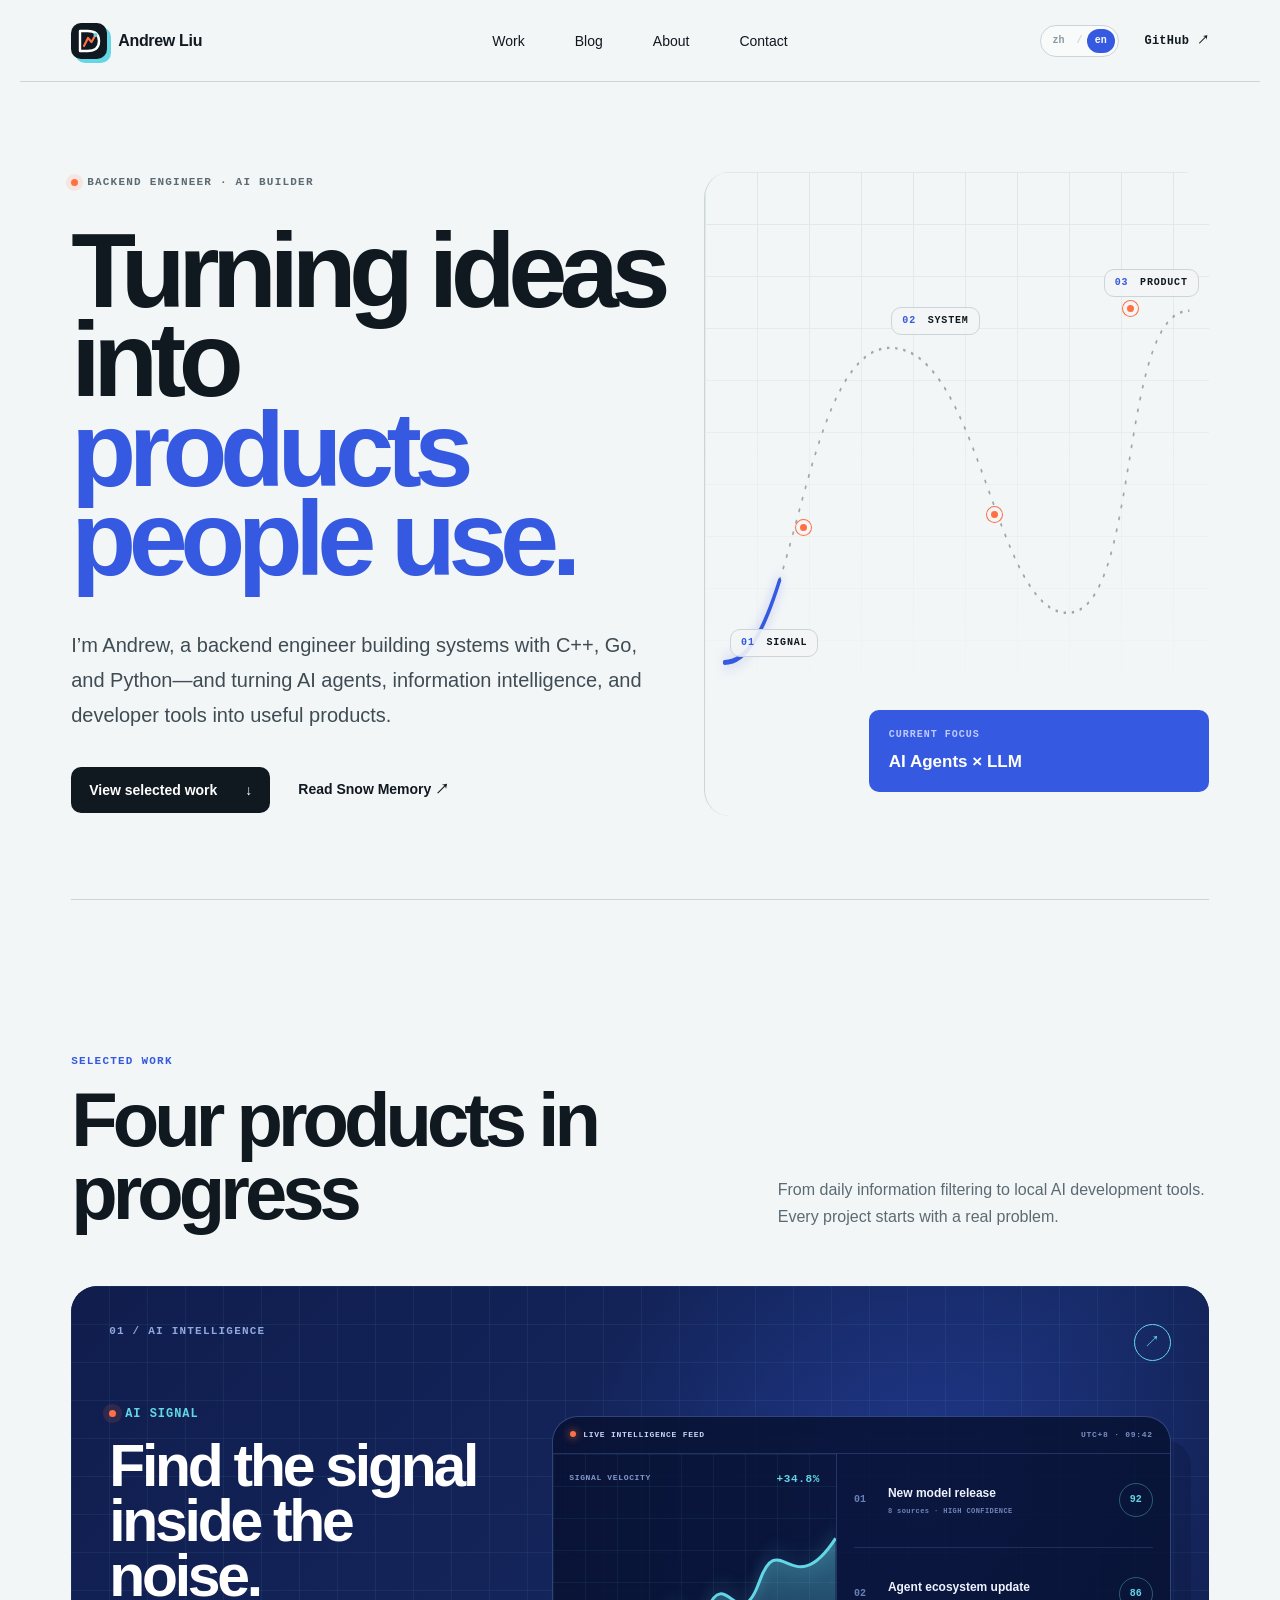
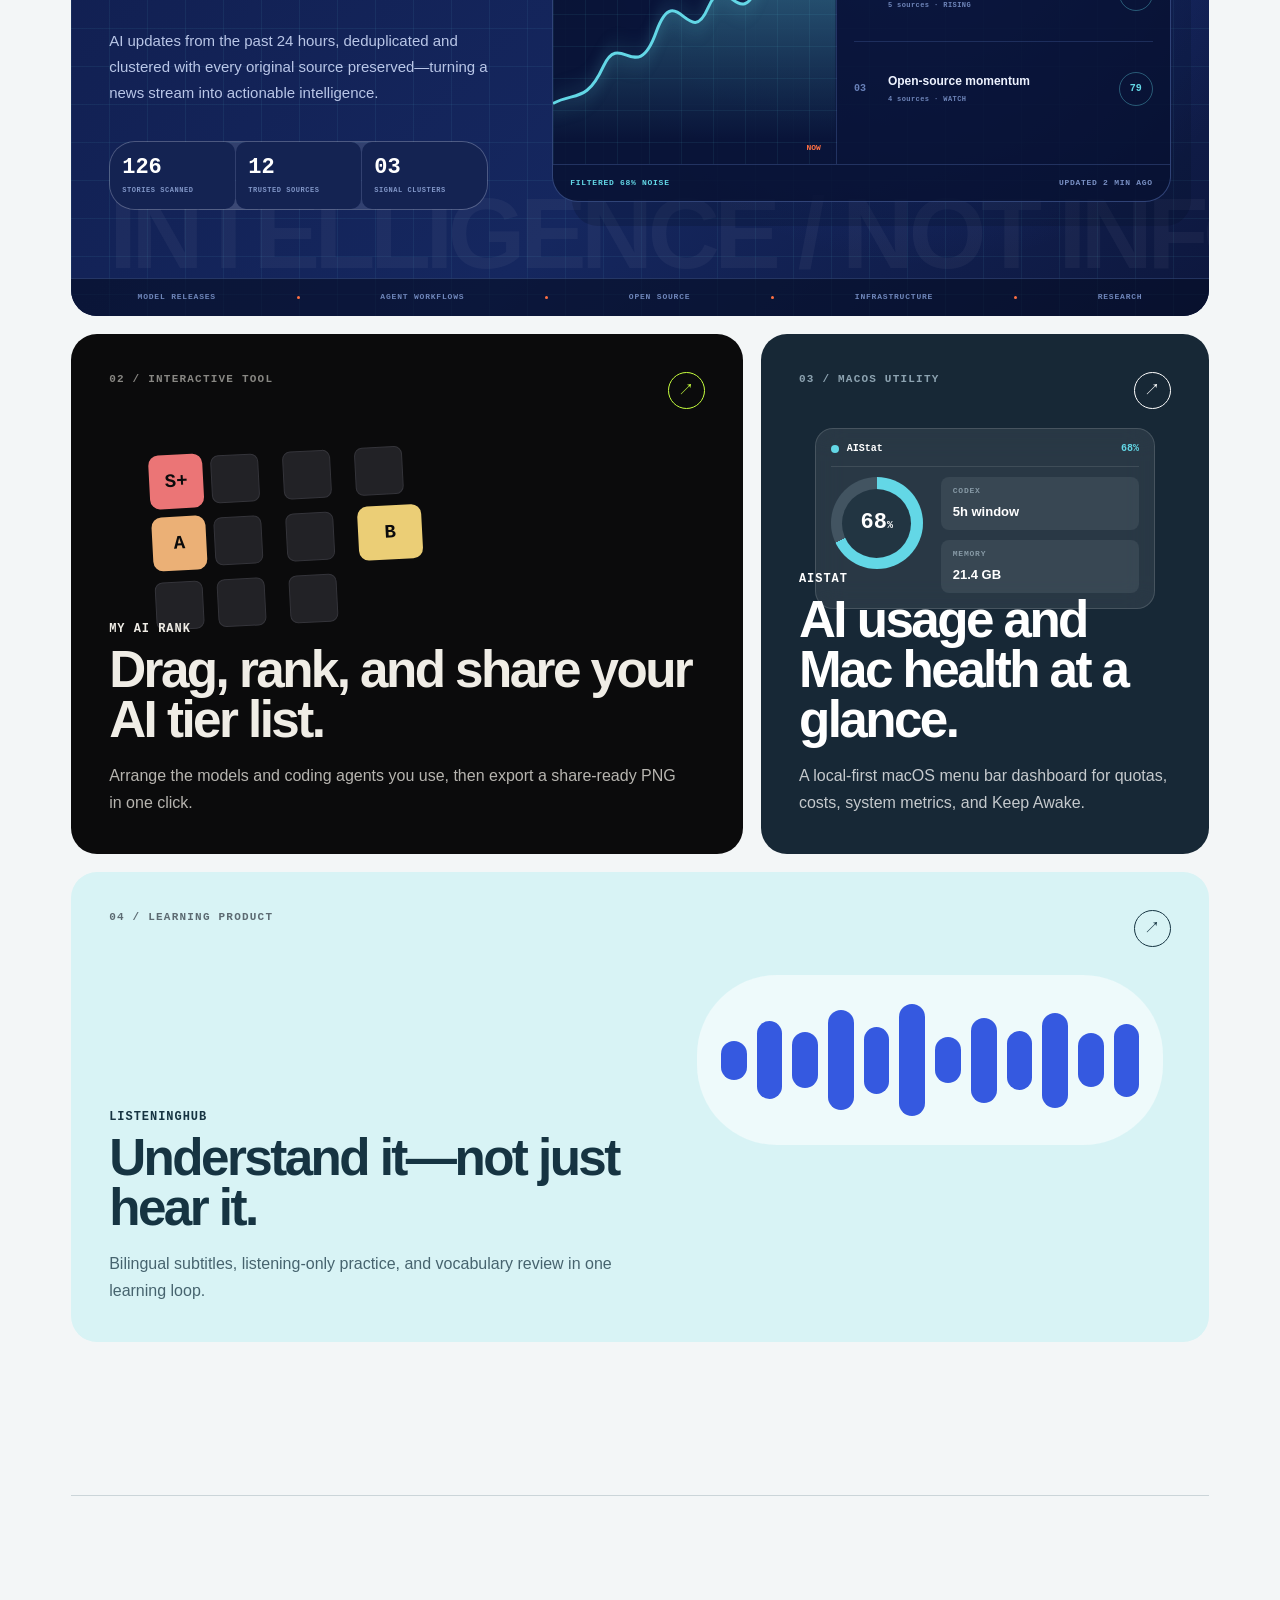
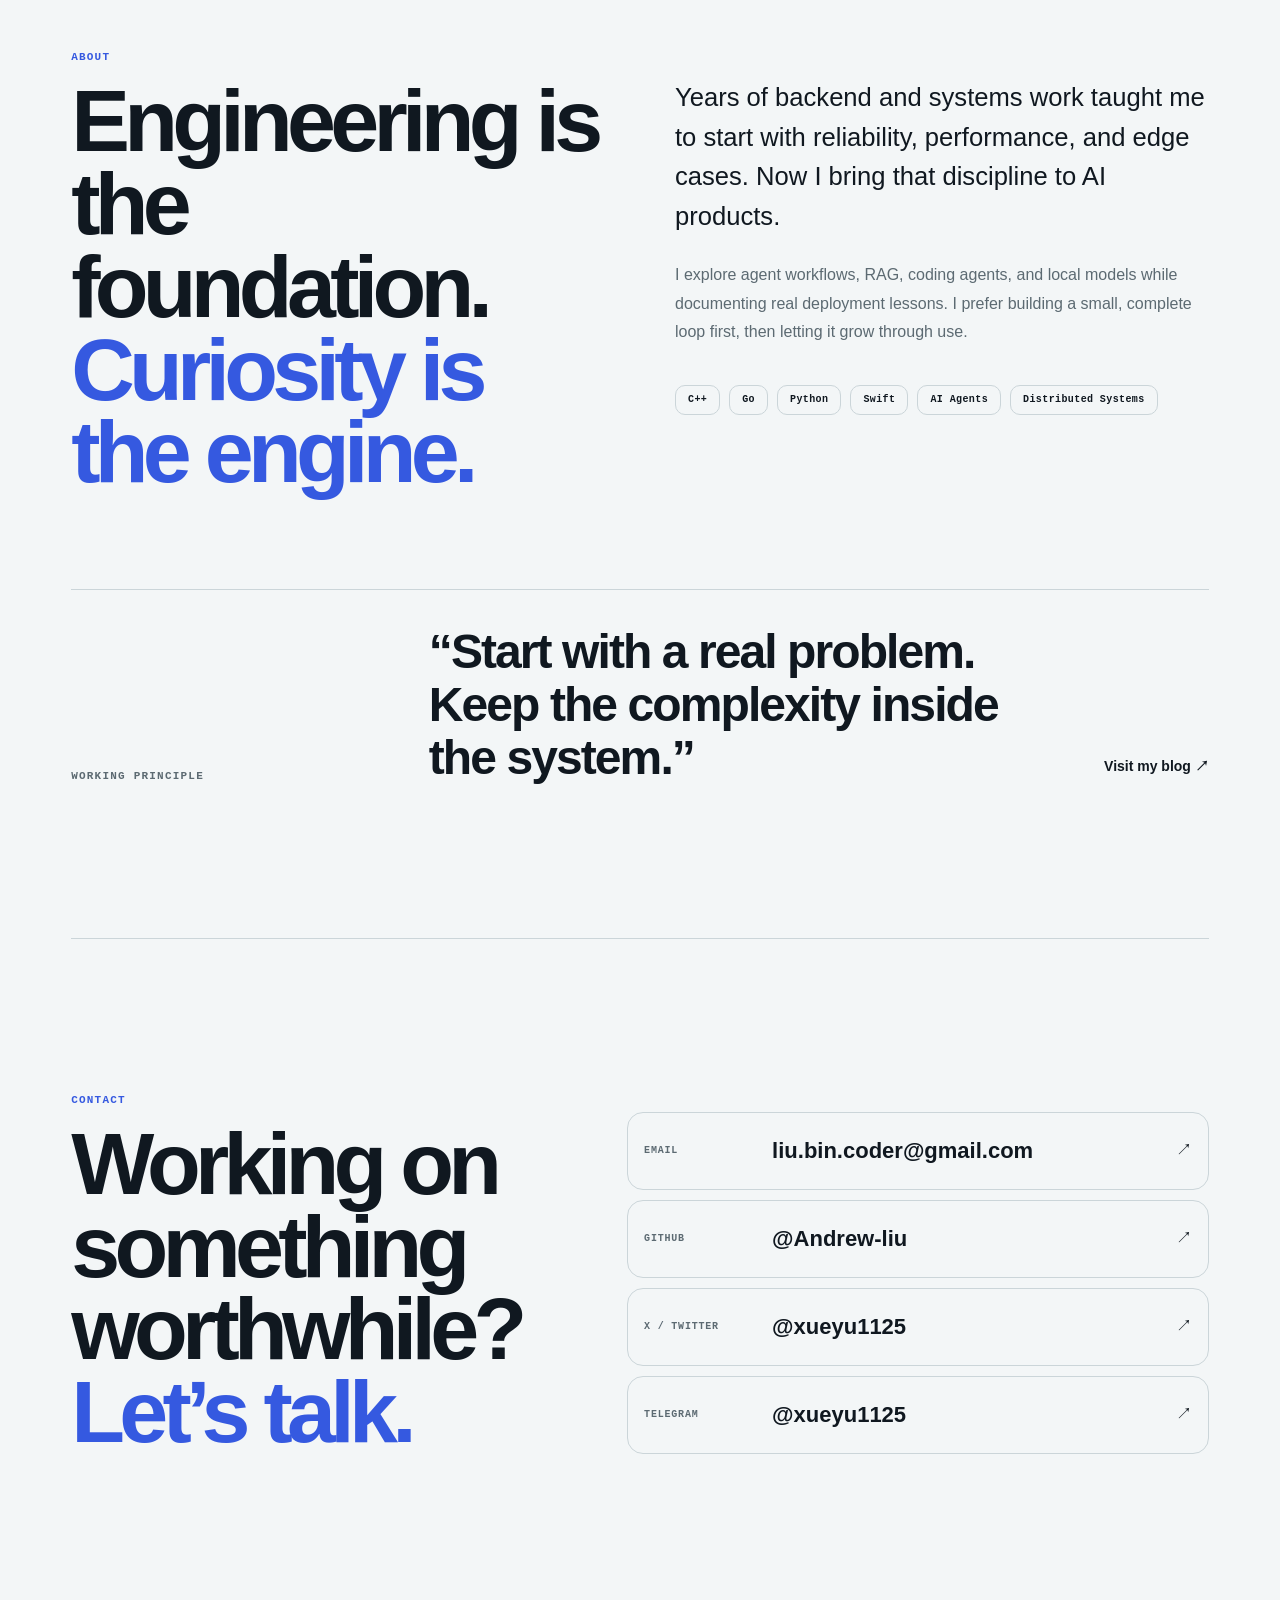
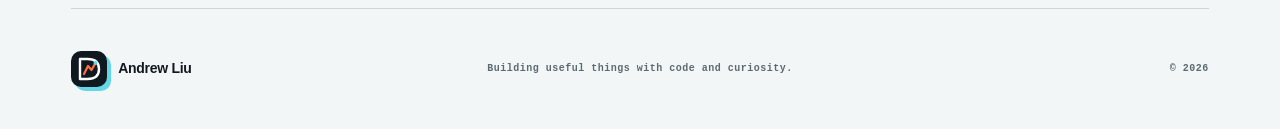
==== index.html @ 3fca2c78 "Deploy portfolio to GitHub Pages" ====
<!doctype html>
<html lang="zh-CN">
<head>
  <meta charset="UTF-8">
  <meta name="viewport" content="width=device-width, initial-scale=1">
  <meta name="description" content="Andrew Liu 的个人作品集：AI 产品、系统工程与技术写作。">
  <meta name="theme-color" content="#f3f6f7">
  <title>Andrew Liu — Builder of AI Tools</title>
  <link rel="icon" href="assets/favicon.svg?v=2" type="image/svg+xml" sizes="any">
  <link rel="shortcut icon" href="assets/favicon.svg?v=2" type="image/svg+xml">
  <link rel="stylesheet" href="styles.css">
  <script src="script.js" defer></script>
</head>
<body>
  <a class="skip-link" href="#main">跳到主要内容</a>
  <div class="progress" aria-hidden="true"><span id="progressBar"></span></div>

  <header class="site-header">
    <a class="brand" href="#top" aria-label="Andrew Liu 首页">
      <span class="brand-mark" aria-hidden="true">
        <svg viewBox="0 0 36 36" focusable="false">
          <path class="brand-d" d="M9 8h7.5C24 8 28 11.7 28 18s-4 10-11.5 10H9V8Z"/>
          <path class="brand-signal" d="m13 23 4-8 3.5 4 4-7"/>
          <circle cx="24.5" cy="12" r="2"/>
        </svg>
      </span>
      <span>Andrew Liu</span>
    </a>
    <nav class="main-nav" aria-label="主导航">
      <a href="#work">项目</a>
      <a href="https://blog.dinosaurliu.com/" target="_blank" rel="noopener noreferrer">博客</a>
      <a href="#about">关于</a>
      <a href="#contact">联系</a>
    </nav>
    <div class="header-actions">
      <div class="language-switch" role="group" aria-label="选择语言">
        <button type="button" data-language="zh" aria-pressed="true">zh</button>
        <span aria-hidden="true">/</span>
        <button type="button" data-language="en" aria-pressed="false">en</button>
      </div>
      <a class="header-link" href="https://github.com/Andrew-liu" target="_blank" rel="noopener noreferrer">GitHub <span aria-hidden="true">↗</span></a>
    </div>
  </header>

  <main id="main">
    <section class="hero" id="top" aria-labelledby="hero-title">
      <div class="hero-copy reveal">
        <p class="eyebrow"><span class="status-dot"></span> Backend engineer · AI builder</p>
        <h1 id="hero-title">把想法做成<br><span>能用的产品。</span></h1>
        <p class="hero-intro">我是 Andrew，一名后端工程师。用 C++、Go 和 Python 构建系统，也把 AI Agent、信息聚合与开发者工具做成真正可用的产品。</p>
        <div class="hero-actions">
          <a class="button button-primary" href="#work">查看作品 <span aria-hidden="true">↓</span></a>
          <a class="text-link" href="https://blog.dinosaurliu.com/" target="_blank" rel="noopener noreferrer">阅读 Snow Memory <span aria-hidden="true">↗</span></a>
        </div>
      </div>

      <div class="hero-stage reveal" aria-label="从信号到产品的工程路径">
        <div class="signal-map" aria-hidden="true">
          <svg viewBox="0 0 620 520" preserveAspectRatio="none">
            <path class="track track-base" d="M24 396 C112 396 118 142 228 142 S356 356 446 356 S508 112 596 112"/>
            <path class="track track-live" d="M24 396 C112 396 118 142 228 142 S356 356 446 356 S508 112 596 112"/>
          </svg>
          <span class="node node-one"><b>01</b> SIGNAL</span>
          <span class="node node-two"><b>02</b> SYSTEM</span>
          <span class="node node-three"><b>03</b> PRODUCT</span>
          <span class="pulse pulse-one"></span>
          <span class="pulse pulse-two"></span>
          <span class="pulse pulse-three"></span>
        </div>
        <div class="hero-note">
          <span>Current focus</span>
          <strong>AI Agents × LLM</strong>
        </div>
      </div>

      <div class="hero-meta reveal">
        <span>Shenzhen · China</span>
        <span>C++ / Go / Python / Swift</span>
        <span>Open source since 2014</span>
      </div>
    </section>

    <section class="work section" id="work" aria-labelledby="work-title">
      <div class="section-heading reveal">
        <div>
          <p class="section-kicker">Selected work</p>
          <h2 id="work-title">四个正在生长的产品</h2>
        </div>
        <p>从每天的信息筛选，到本地设备上的 AI 开发体验。每个项目都从一个真实问题开始。</p>
      </div>

      <div class="project-grid">
        <a class="project-card project-signal reveal" href="https://news.dinosaurliu.com/" target="_blank" rel="noopener noreferrer" aria-label="访问 AI Signal">
          <div class="project-topline">
            <span class="project-index">01 / AI intelligence</span>
            <span class="project-arrow" aria-hidden="true">↗</span>
          </div>
          <div class="signal-layout">
            <div class="signal-intro">
              <p class="project-label"><span></span> AI Signal</p>
              <h3>从信息洪流中，<br>识别真正的信号。</h3>
              <p>聚合过去 24 小时 AI 动态，合并重复报道，保留原始信源，把新闻流变成可判断的信号。</p>
              <div class="signal-stats" aria-hidden="true">
                <span><b>126</b><small>STORIES SCANNED</small></span>
                <span><b>12</b><small>TRUSTED SOURCES</small></span>
                <span><b>03</b><small>SIGNAL CLUSTERS</small></span>
              </div>
            </div>
            <div class="signal-console" aria-hidden="true">
              <div class="console-head">
                <span><i></i> LIVE INTELLIGENCE FEED</span>
                <span>UTC+8 · 09:42</span>
              </div>
              <div class="console-main">
                <div class="trend-chart">
                  <div class="chart-label"><span>SIGNAL VELOCITY</span><b>+34.8%</b></div>
                  <svg viewBox="0 0 460 150" preserveAspectRatio="none">
                    <defs><linearGradient id="signalFill" x1="0" y1="0" x2="0" y2="1"><stop offset="0" stop-color="#63d7e6" stop-opacity=".42"/><stop offset="1" stop-color="#63d7e6" stop-opacity="0"/></linearGradient></defs>
                    <path class="chart-area" d="M0 126 C36 118 54 126 82 101 S136 115 168 78 S222 91 252 62 S303 82 336 44 S389 60 460 15 L460 150 L0 150Z"/>
                    <path class="chart-line" d="M0 126 C36 118 54 126 82 101 S136 115 168 78 S222 91 252 62 S303 82 336 44 S389 60 460 15"/>
                  </svg>
                  <span class="chart-now">NOW</span>
                </div>
                <ol class="signal-feed">
                  <li><b>01</b><span><strong>New model release</strong><small>8 sources · HIGH CONFIDENCE</small></span><em>92</em></li>
                  <li><b>02</b><span><strong>Agent ecosystem update</strong><small>5 sources · RISING</small></span><em>86</em></li>
                  <li><b>03</b><span><strong>Open-source momentum</strong><small>4 sources · WATCH</small></span><em>79</em></li>
                </ol>
              </div>
              <div class="console-foot"><span>FILTERED 68% NOISE</span><span>UPDATED 2 MIN AGO</span></div>
            </div>
          </div>
          <div class="signal-ticker" aria-hidden="true"><span>MODEL RELEASES</span><i></i><span>AGENT WORKFLOWS</span><i></i><span>OPEN SOURCE</span><i></i><span>INFRASTRUCTURE</span><i></i><span>RESEARCH</span></div>
        </a>

        <a class="project-card project-rank reveal" href="https://airank.dinosaurliu.com/" target="_blank" rel="noopener noreferrer" aria-label="访问 My AI Rank">
          <div class="project-topline">
            <span class="project-index">02 / Interactive tool</span>
            <span class="project-arrow" aria-hidden="true">↗</span>
          </div>
          <div class="tier-preview" aria-hidden="true">
            <span class="tier tier-s">S+</span><i></i><i></i><i></i>
            <span class="tier tier-a">A</span><i></i><i></i>
            <span class="tier tier-b">B</span><i></i><i></i><i></i>
          </div>
          <div class="project-copy">
            <p class="project-label">My AI Rank</p>
            <h3>拖一拖，排出你的 AI 榜单。</h3>
            <p>排列常用模型与编程 Agent，并一键导出适合分享的 PNG。</p>
          </div>
        </a>

        <a class="project-card project-aistat reveal" href="https://github.com/Andrew-liu/AIStat" target="_blank" rel="noopener noreferrer" aria-label="访问 AIStat GitHub 仓库">
          <div class="project-topline">
            <span class="project-index">03 / macOS utility</span>
            <span class="project-arrow" aria-hidden="true">↗</span>
          </div>
          <div class="aistat-preview" aria-hidden="true">
            <div class="mac-pill"><span></span><b>AIStat</b><em>68%</em></div>
            <div class="usage-ring"><span>68<small>%</small></span></div>
            <div class="metric"><span>CODEX</span><b>5h window</b></div>
            <div class="metric"><span>MEMORY</span><b>21.4 GB</b></div>
          </div>
          <div class="project-copy">
            <p class="project-label">AIStat</p>
            <h3>AI 用量与 Mac 状态，一眼掌握。</h3>
            <p>本地优先的 macOS 菜单栏仪表盘，集中展示额度、成本、系统指标与 Keep Awake。</p>
          </div>
        </a>

        <a class="project-card project-listening reveal" href="https://eng.dinosaurliu.com/" target="_blank" rel="noopener noreferrer" aria-label="访问 ListeningHub">
          <div class="project-topline">
            <span class="project-index">04 / Learning product</span>
            <span class="project-arrow" aria-hidden="true">↗</span>
          </div>
          <div class="wave-preview" aria-hidden="true">
            <span style="--h:32%"></span><span style="--h:64%"></span><span style="--h:46%"></span><span style="--h:82%"></span><span style="--h:55%"></span><span style="--h:92%"></span><span style="--h:38%"></span><span style="--h:70%"></span><span style="--h:48%"></span><span style="--h:78%"></span><span style="--h:44%"></span><span style="--h:60%"></span>
          </div>
          <div class="project-copy">
            <p class="project-label">ListeningHub</p>
            <h3>听懂，而不只是听过。</h3>
            <p>把双语字幕、纯听模式与词汇复习放进同一个学习闭环。</p>
          </div>
        </a>
      </div>
    </section>

    <section class="about section" id="about" aria-labelledby="about-title">
      <div class="about-title reveal">
        <p class="section-kicker">About</p>
        <h2 id="about-title">工程是底色，<br><span>好奇心是驱动。</span></h2>
      </div>
      <div class="about-body reveal">
        <p class="about-lead">多年后端与系统开发经验，让我习惯从可靠性、性能和边界条件出发；现在，我把这套方法带进 AI 产品。</p>
        <p>我关注 Agent 工作流、RAG、Coding Agent 和本地模型，也持续记录真实的部署过程与踩坑经验。我更喜欢先做出一个小而完整的闭环，再让它在使用中长大。</p>
        <div class="skill-row" aria-label="技术栈">
          <span>C++</span><span>Go</span><span>Python</span><span>Swift</span><span>AI Agents</span><span>Distributed Systems</span>
        </div>
      </div>
      <aside class="about-aside reveal">
        <span class="aside-label">Working principle</span>
        <blockquote>“从真实问题出发，<br>把复杂留在系统里。”</blockquote>
        <a class="text-link" href="https://blog.dinosaurliu.com/" target="_blank" rel="noopener noreferrer">访问个人博客 <span aria-hidden="true">↗</span></a>
      </aside>
    </section>

    <section class="contact section" id="contact" aria-labelledby="contact-title">
      <div class="contact-copy reveal">
        <p class="section-kicker">Contact</p>
        <h2 id="contact-title">有值得做的事？<br><span>一起聊聊。</span></h2>
      </div>
      <div class="contact-links reveal">
        <a href="mailto:liu.bin.coder@gmail.com"><span>Email</span><strong>liu.bin.coder@gmail.com</strong><i aria-hidden="true">↗</i></a>
        <a href="https://github.com/Andrew-liu" target="_blank" rel="noopener noreferrer"><span>GitHub</span><strong>@Andrew-liu</strong><i aria-hidden="true">↗</i></a>
        <a href="https://x.com/xueyu1125" target="_blank" rel="noopener noreferrer"><span>X / Twitter</span><strong>@xueyu1125</strong><i aria-hidden="true">↗</i></a>
        <a href="https://t.me/xueyu1125" target="_blank" rel="noopener noreferrer"><span>Telegram</span><strong>@xueyu1125</strong><i aria-hidden="true">↗</i></a>
      </div>
    </section>
  </main>

  <footer class="site-footer">
    <a class="brand" href="#top" aria-label="Andrew Liu 首页">
      <span class="brand-mark" aria-hidden="true">
        <svg viewBox="0 0 36 36" focusable="false">
          <path class="brand-d" d="M9 8h7.5C24 8 28 11.7 28 18s-4 10-11.5 10H9V8Z"/>
          <path class="brand-signal" d="m13 23 4-8 3.5 4 4-7"/>
          <circle cx="24.5" cy="12" r="2"/>
        </svg>
      </span>
      <span>Andrew Liu</span>
    </a>
    <p>Building useful things with code and curiosity.</p>
    <span>© <span id="year">2026</span></span>
  </footer>

  <button class="back-to-top" id="backToTop" type="button" aria-label="回到页面顶部">
    <span aria-hidden="true">↑</span>
    <small>TOP</small>
  </button>
</body>
</html>
---- styles.css ----
:root {
  --paper: #f3f6f7;
  --paper-2: #e7edef;
  --ink: #101820;
  --muted: #5c6a72;
  --line: #cbd5d9;
  --blue: #3559e0;
  --cyan: #63d7e6;
  --orange: #ff7043;
  --lime: #c6ff3e;
  --white: #ffffff;
  --max: 1240px;
  --pad: clamp(20px, 4vw, 56px);
  --radius-sm: 10px;
  --radius-md: 16px;
  --radius-lg: 26px;
  --radius-pill: 999px;
  --display: "Arial Narrow", "Aptos Display", "PingFang SC", "Microsoft YaHei", sans-serif;
  --body: "Aptos", "Segoe UI", "PingFang SC", "Microsoft YaHei", sans-serif;
  --mono: "Cascadia Mono", "SFMono-Regular", Consolas, monospace;
}

* { box-sizing: border-box; }
html { scroll-behavior: smooth; }
body {
  margin: 0;
  color: var(--ink);
  background: var(--paper);
  font-family: var(--body);
  text-rendering: optimizeLegibility;
  overflow-x: hidden;
}
a { color: inherit; text-decoration: none; }
button, input { font: inherit; }
::selection { color: var(--white); background: var(--blue); }
.skip-link {
  position: fixed;
  z-index: 100;
  left: 16px;
  top: 12px;
  padding: 10px 14px;
  color: white;
  background: var(--ink);
  transform: translateY(-150%);
}
.skip-link:focus { transform: translateY(0); }
.progress { position: fixed; inset: 0 0 auto; z-index: 90; height: 3px; pointer-events: none; }
.progress span { display: block; width: 0; height: 100%; background: var(--orange); }

.site-header,
.site-footer {
  width: min(100%, var(--max));
  margin-inline: auto;
  padding-inline: var(--pad);
}
.site-header {
  height: 82px;
  display: grid;
  grid-template-columns: 1fr auto 1fr;
  align-items: center;
  border-bottom: 1px solid var(--line);
}
.brand { display: inline-flex; align-items: center; gap: 11px; width: max-content; font-weight: 750; letter-spacing: -.02em; }
.brand-mark {
  display: grid;
  width: 36px;
  height: 36px;
  place-items: center;
  border-radius: 11px 11px 11px 3px;
  color: white;
  background: var(--ink);
  box-shadow: 4px 4px 0 var(--cyan);
  transition: transform .25s ease, box-shadow .25s ease;
}
.brand:hover .brand-mark { transform: translate(-2px, -2px); box-shadow: 6px 6px 0 var(--orange); }
.brand-mark svg { display: block; width: 100%; height: 100%; overflow: visible; }
.brand-d { fill: none; stroke: var(--white); stroke-width: 2.4; stroke-linejoin: round; }
.brand-signal { fill: none; stroke: var(--orange); stroke-width: 2.2; stroke-linecap: round; stroke-linejoin: round; }
.brand-mark circle { fill: var(--cyan); }
.main-nav { display: flex; gap: clamp(22px, 4vw, 50px); font-size: 14px; }
.main-nav a, .header-link { position: relative; padding-block: 8px; }
.main-nav a::after, .header-link::after, .text-link::after {
  content: "";
  position: absolute;
  left: 0;
  right: 100%;
  bottom: 2px;
  height: 1px;
  background: currentColor;
  transition: right .25s ease;
}
.main-nav a:hover::after, .header-link:hover::after, .text-link:hover::after { right: 0; }
.header-actions { justify-self: end; display: flex; align-items: center; gap: clamp(16px, 2vw, 28px); }
.header-link { font: 650 12px/1 var(--mono); letter-spacing: .02em; }
.language-switch { display: flex; align-items: center; gap: 4px; padding: 3px; border: 1px solid var(--line); border-radius: var(--radius-pill); color: #8b989f; background: rgb(255 255 255 / .55); font: 700 10px/1 var(--mono); letter-spacing: .04em; }
.language-switch > span { color: var(--line); }
.language-switch button { padding: 7px 8px; border: 0; border-radius: var(--radius-pill); color: inherit; background: transparent; cursor: pointer; transition: color .2s ease, background .2s ease; }
.language-switch button:hover, .language-switch button[aria-pressed="true"] { color: white; background: var(--blue); }
.language-switch button:focus-visible { outline: 2px solid var(--orange); outline-offset: 2px; }
html[lang="en"] .hero h1 { letter-spacing: -.07em; }
html[lang="en"] .signal-intro h3 { max-width: 560px; }

.skip-link,
.button,
.node,
.hero-note,
.skill-row span { border-radius: var(--radius-sm); }

.brand-mark { border-radius: var(--radius-sm); }
.hero-stage,
.project-card,
.signal-console,
.signal-stats,
.aistat-preview,
.wave-preview { border-radius: var(--radius-lg); }
.hero-stage,
.signal-stats,
.signal-console { overflow: hidden; }
.project-card::before,
.project-card::after { border-radius: inherit; }
.signal-stats span,
.metric,
.tier-preview .tier,
.tier-preview i { border-radius: var(--radius-sm); }
.contact-links { display: grid; gap: 10px; border-top: 0; }
.contact-links a { border: 1px solid var(--line); border-radius: var(--radius-md); }
.contact-links a:hover { background: var(--white); }

main { width: min(100%, var(--max)); margin-inline: auto; padding-inline: var(--pad); }
.hero {
  min-height: calc(100vh - 82px);
  min-height: calc(100svh - 82px);
  display: grid;
  grid-template-columns: minmax(0, 1.08fr) minmax(350px, .92fr);
  grid-template-rows: 1fr auto;
  gap: 20px 40px;
  padding-block: clamp(66px, 10vh, 120px) 28px;
  border-bottom: 1px solid var(--line);
}
.hero-copy { align-self: center; position: relative; z-index: 2; }
.eyebrow, .section-kicker, .project-index, .aside-label {
  margin: 0;
  color: var(--muted);
  font: 650 11px/1.4 var(--mono);
  letter-spacing: .11em;
  text-transform: uppercase;
}
.eyebrow { display: flex; align-items: center; gap: 9px; margin-bottom: clamp(24px, 4vh, 44px); }
.status-dot { width: 7px; height: 7px; border-radius: 50%; background: var(--orange); box-shadow: 0 0 0 5px rgb(255 112 67 / .12); }
.hero h1, .section-heading h2, .about h2, .contact h2 {
  margin: 0;
  font-family: var(--display);
  font-weight: 800;
  letter-spacing: -.065em;
}
.hero h1 { font-size: clamp(58px, 8.3vw, 118px); line-height: .84; max-width: 760px; }
.hero h1 span { color: var(--blue); }
.hero-intro { max-width: 600px; margin: clamp(30px, 5vh, 54px) 0 0; color: #3f4c53; font-size: clamp(16px, 1.6vw, 20px); line-height: 1.75; }
.hero-actions { display: flex; align-items: center; gap: 28px; margin-top: 34px; }
.button { display: inline-flex; align-items: center; justify-content: space-between; gap: 28px; padding: 15px 18px; min-width: 158px; font-weight: 700; font-size: 14px; transition: transform .25s ease, background .25s ease; }
.button-primary { color: white; background: var(--ink); }
.button-primary:hover { transform: translateY(-3px); background: var(--blue); }
.text-link { position: relative; font-weight: 700; font-size: 14px; padding-block: 8px; }

.hero-stage { align-self: stretch; min-height: 520px; position: relative; border-left: 1px solid var(--line); overflow: hidden; }
.hero-stage::before {
  content: "";
  position: absolute;
  inset: 0;
  opacity: .48;
  background-image: linear-gradient(var(--line) 1px, transparent 1px), linear-gradient(90deg, var(--line) 1px, transparent 1px);
  background-size: 52px 52px;
  mask-image: linear-gradient(to bottom, black, transparent 90%);
}
.signal-map { position: absolute; inset: 0; }
.signal-map svg { width: 100%; height: 100%; overflow: visible; }
.track { fill: none; stroke-width: 2; }
.track-base { stroke: #9ba9af; stroke-dasharray: 3 7; }
.track-live { stroke: var(--blue); stroke-width: 4; stroke-linecap: round; stroke-dasharray: 100 1000; animation: signal 4s linear infinite; filter: drop-shadow(0 0 6px rgb(53 89 224 / .4)); }
.node { position: absolute; padding: 8px 10px; border: 1px solid var(--line); background: rgb(243 246 247 / .9); font: 650 10px/1 var(--mono); letter-spacing: .08em; }
.node b { color: var(--blue); margin-right: 5px; }
.node-one { left: 5%; top: 71%; }
.node-two { left: 37%; top: 21%; }
.node-three { right: 2%; top: 15%; }
.pulse { position: absolute; width: 15px; height: 15px; border: 4px solid var(--paper); border-radius: 50%; background: var(--orange); box-shadow: 0 0 0 1px var(--orange); }
.pulse-one { left: 18%; top: 54%; }
.pulse-two { left: 56%; top: 52%; }
.pulse-three { right: 14%; top: 20%; }
.hero-note { position: absolute; right: 0; bottom: 24px; width: min(84%, 340px); padding: 20px; color: white; background: var(--blue); }
.hero-note span { display: block; margin-bottom: 12px; color: #bfcbff; font: 600 10px/1 var(--mono); letter-spacing: .1em; text-transform: uppercase; }
.hero-note strong { font-size: 17px; }
.hero-meta { grid-column: 1 / -1; display: flex; justify-content: space-between; padding-top: 24px; border-top: 1px solid var(--line); color: var(--muted); font: 600 10px/1 var(--mono); letter-spacing: .07em; text-transform: uppercase; }
@keyframes signal { to { stroke-dashoffset: -1100; } }

.section { padding-block: clamp(90px, 12vw, 160px); border-bottom: 1px solid var(--line); }
.section-heading { display: grid; grid-template-columns: 1.2fr .8fr; gap: 60px; align-items: end; margin-bottom: 56px; }
.section-kicker { color: var(--blue); margin-bottom: 15px; }
.section-heading h2 { font-size: clamp(42px, 6vw, 76px); line-height: .96; }
.section-heading > p { max-width: 460px; justify-self: end; margin: 0; color: var(--muted); font-size: 16px; line-height: 1.7; }
.project-grid { display: grid; grid-template-columns: 1.2fr .8fr; gap: 18px; }
.project-card { position: relative; min-height: 520px; padding: clamp(24px, 3vw, 38px); overflow: hidden; transition: transform .35s cubic-bezier(.2,.8,.2,1), box-shadow .35s ease; }
.project-card:hover { transform: translateY(-6px); box-shadow: 0 18px 46px rgb(16 24 32 / .12); }
.project-card:focus-visible { outline: 3px solid var(--orange); outline-offset: 4px; }
.project-topline { display: flex; justify-content: space-between; position: relative; z-index: 3; }
.project-arrow { display: grid; place-items: center; width: 37px; height: 37px; border: 1px solid currentColor; border-radius: 50%; transition: transform .25s ease, color .25s ease, background .25s ease; }
.project-card:hover .project-arrow { transform: rotate(45deg); }
.project-copy { position: absolute; z-index: 2; left: clamp(24px, 3vw, 38px); right: clamp(24px, 3vw, 38px); bottom: clamp(24px, 3vw, 38px); }
.project-label { margin: 0 0 10px; font: 700 12px/1 var(--mono); letter-spacing: .08em; text-transform: uppercase; }
.project-copy h3 { max-width: 690px; margin: 0; font-family: var(--display); font-size: clamp(34px, 4vw, 56px); line-height: .98; letter-spacing: -.05em; }
.project-copy > p:last-child { max-width: 580px; margin: 18px 0 0; line-height: 1.65; opacity: .75; }
.project-signal {
  isolation: isolate;
  grid-column: 1 / -1;
  min-height: 630px;
  padding-bottom: 76px;
  color: white;
  background: #101d4d;
}
.project-signal::before {
  content: "";
  position: absolute;
  z-index: -2;
  inset: 0;
  background:
    linear-gradient(rgb(99 215 230 / .07) 1px, transparent 1px),
    linear-gradient(90deg, rgb(99 215 230 / .07) 1px, transparent 1px),
    radial-gradient(circle at 75% 35%, rgb(53 89 224 / .34), transparent 38%),
    linear-gradient(135deg, #101d4d, #15275f 58%, #0d173d);
  background-size: 38px 38px, 38px 38px, auto, auto;
}
.project-signal::after {
  content: "INTELLIGENCE / NOT INFORMATION";
  position: absolute;
  z-index: -1;
  left: 38px;
  bottom: 42px;
  color: rgb(255 255 255 / .045);
  font: 800 clamp(48px, 7.8vw, 106px)/.8 var(--display);
  letter-spacing: -.055em;
  white-space: nowrap;
}
.project-signal .project-index { color: #8fa8df; }
.project-signal .project-arrow { color: var(--cyan); }
.signal-layout { position: absolute; inset: 92px clamp(24px, 3vw, 38px) 76px; display: grid; grid-template-columns: minmax(280px, .76fr) minmax(480px, 1.24fr); gap: clamp(30px, 5vw, 70px); align-items: center; }
.signal-intro { position: relative; z-index: 2; }
.signal-intro .project-label { display: flex; align-items: center; gap: 9px; color: var(--cyan); }
.signal-intro .project-label span { width: 7px; height: 7px; border-radius: 50%; background: var(--orange); box-shadow: 0 0 0 6px rgb(255 112 67 / .13); }
.signal-intro h3 { max-width: 520px; margin: 18px 0 0; font-family: var(--display); font-size: clamp(40px, 4.6vw, 64px); line-height: .94; letter-spacing: -.055em; }
.signal-intro > p:last-of-type { max-width: 510px; margin: 24px 0 0; color: #b9c6e7; font-size: 15px; line-height: 1.75; }
.signal-stats { display: grid; grid-template-columns: repeat(3, 1fr); gap: 1px; margin-top: 34px; border: 1px solid rgb(255 255 255 / .13); background: rgb(255 255 255 / .13); }
.signal-stats span { display: grid; gap: 7px; padding: 15px 12px; background: #142352; }
.signal-stats b { color: white; font: 700 22px/1 var(--mono); }
.signal-stats small { color: #8196c7; font: 650 7px/1.2 var(--mono); letter-spacing: .08em; }
.signal-console { position: relative; z-index: 2; min-width: 0; border: 1px solid rgb(122 159 240 / .35); color: #d9e2f8; background: rgb(8 17 49 / .84); box-shadow: 20px 24px 0 rgb(4 10 31 / .2); transition: transform .35s ease, border-color .35s ease; }
.project-signal:hover .signal-console { transform: translateY(-6px); border-color: rgb(99 215 230 / .65); }
.console-head, .console-foot { display: flex; justify-content: space-between; gap: 18px; padding: 14px 17px; color: #7990c4; font: 650 8px/1 var(--mono); letter-spacing: .09em; }
.console-head { border-bottom: 1px solid rgb(122 159 240 / .22); }
.console-head span:first-child { color: #c7d4f2; }
.console-head i { display: inline-block; width: 6px; height: 6px; margin-right: 7px; border-radius: 50%; background: var(--orange); box-shadow: 0 0 8px var(--orange); }
.console-main { display: grid; grid-template-columns: .92fr 1.08fr; min-height: 310px; }
.trend-chart { position: relative; min-width: 0; padding: 20px 16px 17px; border-right: 1px solid rgb(122 159 240 / .22); overflow: hidden; background-image: linear-gradient(rgb(99 215 230 / .07) 1px, transparent 1px), linear-gradient(90deg, rgb(99 215 230 / .07) 1px, transparent 1px); background-size: 32px 32px; }
.chart-label { display: flex; justify-content: space-between; position: relative; z-index: 2; color: #8298c9; font: 650 8px/1 var(--mono); letter-spacing: .08em; }
.chart-label b { color: var(--cyan); font-size: 11px; }
.trend-chart svg { position: absolute; left: 0; right: 0; bottom: 25px; width: 100%; height: 72%; overflow: visible; }
.chart-area { fill: url(#signalFill); }
.chart-line { fill: none; stroke: var(--cyan); stroke-width: 3; vector-effect: non-scaling-stroke; filter: drop-shadow(0 0 7px rgb(99 215 230 / .52)); }
.chart-now { position: absolute; right: 15px; bottom: 12px; color: var(--orange); font: 700 8px/1 var(--mono); }
.signal-feed { list-style: none; margin: 0; padding: 0 17px; }
.signal-feed li { display: grid; grid-template-columns: 24px 1fr auto; gap: 10px; align-items: center; min-height: 94px; border-bottom: 1px solid rgb(122 159 240 / .18); }
.signal-feed li:last-child { border-bottom: 0; }
.signal-feed b, .signal-feed em { font: 700 10px/1 var(--mono); font-style: normal; }
.signal-feed b { color: #6881b9; }
.signal-feed em { display: grid; width: 34px; height: 34px; place-items: center; border: 1px solid rgb(99 215 230 / .36); border-radius: 50%; color: var(--cyan); }
.signal-feed span { display: grid; gap: 8px; min-width: 0; }
.signal-feed strong { overflow: hidden; color: #eef3ff; font-size: 12px; text-overflow: ellipsis; white-space: nowrap; }
.signal-feed small { color: #6f86ba; font: 600 7px/1 var(--mono); letter-spacing: .06em; }
.console-foot { border-top: 1px solid rgb(122 159 240 / .22); }
.console-foot span:first-child { color: var(--cyan); }
.signal-ticker { position: absolute; z-index: 3; left: 0; right: 0; bottom: 0; display: flex; justify-content: space-around; align-items: center; height: 38px; padding-inline: 26px; border-top: 1px solid rgb(122 159 240 / .24); color: #6f86ba; background: rgb(6 13 38 / .62); font: 650 8px/1 var(--mono); letter-spacing: .1em; }
.signal-ticker i { width: 3px; height: 3px; border-radius: 50%; background: var(--orange); }
.project-rank { color: #f0ede6; background: #0b0b0c; }
.project-rank .project-index { color: #888783; }
.project-rank .project-arrow { color: var(--lime); }
.tier-preview { position: absolute; top: 105px; left: 12%; right: -8%; display: grid; grid-template-columns: 54px repeat(3, 64px); grid-auto-rows: 54px; gap: 8px; align-items: center; transform: rotate(-3deg); opacity: .92; }
.tier-preview .tier { align-self: stretch; display: grid; place-items: center; color: #0b0b0c; font: 900 19px/1 var(--mono); }
.tier-s { background: #ff7f7f; }
.tier-a { background: #ffbf7f; }
.tier-b { background: #ffdf7f; }
.tier-preview i { width: 48px; height: 48px; border-radius: 8px; background: #242429; border: 1px solid #38383e; }
.project-aistat { color: white; background: #172836; }
.project-aistat .project-index { color: #8da3b1; }
.aistat-preview { position: absolute; top: 94px; left: 12%; right: 12%; display: grid; grid-template-columns: 100px 1fr; gap: 10px; padding: 15px; border: 1px solid rgb(255 255 255 / .14); border-radius: 18px; background: rgb(255 255 255 / .08); backdrop-filter: blur(14px); }
.mac-pill { grid-column: 1 / -1; display: flex; align-items: center; gap: 8px; padding-bottom: 12px; border-bottom: 1px solid rgb(255 255 255 / .1); font: 600 10px/1 var(--mono); }
.mac-pill span { width: 8px; height: 8px; border-radius: 50%; background: var(--cyan); }
.mac-pill em { margin-left: auto; color: var(--cyan); font-style: normal; }
.usage-ring { grid-row: span 2; display: grid; place-items: center; width: 92px; height: 92px; border-radius: 50%; background: conic-gradient(var(--cyan) 0 68%, #425461 68%); }
.usage-ring::before { content: ""; position: absolute; width: 69px; height: 69px; border-radius: 50%; background: #223542; }
.usage-ring span { position: relative; font: 700 22px/1 var(--mono); }
.usage-ring small { font-size: 10px; }
.metric { padding: 10px 12px; border-radius: 8px; background: rgb(255 255 255 / .07); }
.metric span { display: block; margin-bottom: 7px; color: #879aa6; font: 600 8px/1 var(--mono); letter-spacing: .1em; }
.metric b { font-size: 13px; }
.project-listening { grid-column: 1 / -1; min-height: 470px; color: #163442; background: #d8f3f5; }
.project-listening .project-copy { right: 48%; }
.wave-preview { position: absolute; right: 4%; top: 22%; width: 41%; height: 170px; display: flex; align-items: center; gap: clamp(4px, .8vw, 10px); padding: 24px; border-radius: 80px; background: #eefafb; }
.wave-preview span { flex: 1; height: var(--h); border-radius: 20px; background: var(--blue); transform-origin: center; animation: wave 1.8s ease-in-out infinite alternate; animation-delay: calc(var(--h) * -0.02); }
@keyframes wave { to { transform: scaleY(.55); opacity: .65; } }

.about { display: grid; grid-template-columns: 1fr 1fr; gap: 70px; }
.about-title h2, .contact h2 { font-size: clamp(48px, 7vw, 88px); line-height: .94; }
.about-title h2 span, .contact h2 span { color: var(--blue); }
.about-body { padding-top: 28px; }
.about-body p { margin: 0 0 24px; color: var(--muted); font-size: 16px; line-height: 1.8; }
.about-body .about-lead { color: var(--ink); font-size: clamp(20px, 2vw, 26px); line-height: 1.55; }
.skill-row { display: flex; flex-wrap: wrap; gap: 9px; margin-top: 38px; }
.skill-row span { padding: 9px 12px; border: 1px solid var(--line); font: 600 10px/1 var(--mono); letter-spacing: .04em; }
.about-aside { grid-column: 1 / -1; display: grid; grid-template-columns: 1fr 2fr auto; gap: 40px; align-items: end; margin-top: 25px; padding: 36px 0 0; border-top: 1px solid var(--line); }
.about-aside blockquote { margin: 0; font-family: var(--display); font-size: clamp(30px, 4vw, 48px); font-weight: 750; line-height: 1.1; letter-spacing: -.04em; }

.contact { display: grid; grid-template-columns: .9fr 1.1fr; gap: 80px; align-items: end; }
.contact-links { display: grid; gap: 10px; }
.contact-links a { display: grid; grid-template-columns: 110px 1fr auto; gap: 18px; align-items: center; padding: 25px 16px; border: 1px solid var(--line); border-radius: var(--radius-md); transition: padding .25s ease, color .25s ease, background .25s ease; }
.contact-links a:hover { padding-inline: 22px; color: var(--blue); background: var(--white); }
.contact-links span { color: var(--muted); font: 600 10px/1 var(--mono); letter-spacing: .08em; text-transform: uppercase; }
.contact-links strong { font-size: clamp(16px, 2vw, 22px); overflow-wrap: anywhere; }
.contact-links i { font-style: normal; }
.site-footer { min-height: 120px; display: grid; grid-template-columns: 1fr auto 1fr; align-items: center; gap: 20px; color: var(--muted); font: 600 10px/1.4 var(--mono); letter-spacing: .05em; }
.site-footer > span { justify-self: end; }
.site-footer .brand { color: var(--ink); font-family: var(--body); font-size: 14px; }
.back-to-top {
  position: fixed;
  z-index: 80;
  right: clamp(18px, 3vw, 38px);
  bottom: clamp(18px, 3vw, 38px);
  display: grid;
  width: 54px;
  height: 54px;
  padding: 7px 0 6px;
  place-items: center;
  border: 1px solid rgb(255 255 255 / .3);
  border-radius: 50%;
  color: white;
  background: var(--ink);
  box-shadow: 0 10px 30px rgb(16 24 32 / .2);
  cursor: pointer;
  opacity: 0;
  pointer-events: none;
  transform: translateY(16px) scale(.9);
  transition: opacity .25s ease, transform .25s ease, background .25s ease;
}
.back-to-top.is-visible { opacity: 1; pointer-events: auto; transform: none; }
.back-to-top:hover { background: var(--blue); transform: translateY(-3px); }
.back-to-top:focus-visible { outline: 3px solid var(--orange); outline-offset: 3px; }
.back-to-top span { font: 500 20px/.8 var(--mono); }
.back-to-top small { font: 700 7px/1 var(--mono); letter-spacing: .1em; }

.reveal { opacity: 0; transform: translateY(22px); transition: opacity .7s ease, transform .7s cubic-bezier(.2,.8,.2,1); }
.reveal.is-visible { opacity: 1; transform: none; }

@media (max-width: 900px) {
  .site-header { grid-template-columns: 1fr auto; }
  .main-nav { display: none; }
  .hero { grid-template-columns: 1fr; padding-top: 74px; }
  .hero-stage { min-height: 420px; border-left: 0; border-top: 1px solid var(--line); }
  .hero-meta { gap: 18px; flex-wrap: wrap; }
  .section-heading, .about, .contact { grid-template-columns: 1fr; }
  .section-heading > p { justify-self: start; }
  .project-grid { grid-template-columns: 1fr; }
  .project-signal, .project-listening { grid-column: auto; }
  .project-listening .project-copy { right: clamp(24px, 3vw, 38px); }
  .project-signal { min-height: 820px; }
  .signal-layout { grid-template-columns: 1fr; gap: 34px; align-content: start; }
  .signal-intro > p:last-of-type { max-width: 620px; }
  .signal-console { width: 100%; }
  .project-listening { padding-bottom: 250px; }
  .wave-preview { top: auto; bottom: 32px; width: 50%; opacity: .5; }
  .about-aside { grid-template-columns: 1fr; align-items: start; }
  .contact { align-items: start; }
}

@media (max-width: 600px) {
  :root { --pad: 20px; }
  .site-header { position: relative; height: 70px; }
  .header-actions { position: absolute; top: 50%; right: var(--pad); gap: 0; transform: translateY(-50%); }
  .header-link { display: none; }
  .language-switch { gap: 5px; }
  .language-switch button { padding-inline: 3px; }
  .brand > span:last-child { font-size: 14px; }
  .hero { min-height: auto; padding-top: 66px; }
  .hero-copy { min-width: 0; overflow: hidden; }
  .hero h1 { font-size: clamp(48px, 15.5vw, 66px); line-height: .88; letter-spacing: -.075em; }
  .hero-intro { max-width: 100%; font-size: 15px; line-height: 1.72; overflow-wrap: anywhere; word-break: break-word; }
  .hero-actions { align-items: flex-start; flex-direction: column; gap: 13px; }
  .hero-stage { min-height: 340px; }
  .node-two { left: 30%; }
  .hero-meta { display: grid; }
  .section { padding-block: 86px; }
  .section-heading { gap: 24px; margin-bottom: 34px; }
  .project-card { min-height: 500px; }
  .project-signal { min-height: 910px; padding-bottom: 64px; }
  .project-signal::after { display: none; }
  .signal-layout { inset: 82px 20px 58px; gap: 26px; }
  .signal-intro h3 { font-size: 39px; }
  .signal-intro > p:last-of-type { margin-top: 18px; font-size: 14px; }
  .signal-stats { margin-top: 24px; }
  .signal-stats span { padding: 12px 8px; }
  .signal-stats b { font-size: 18px; }
  .signal-stats small { font-size: 6px; }
  .console-head span:last-child, .console-foot span:last-child { display: none; }
  .console-main { grid-template-columns: 1fr; }
  .trend-chart { min-height: 205px; border-right: 0; border-bottom: 1px solid rgb(122 159 240 / .22); }
  .signal-feed li { min-height: 76px; }
  .signal-ticker { justify-content: space-between; padding-inline: 16px; }
  .signal-ticker span:nth-of-type(n+4), .signal-ticker i:nth-of-type(n+3) { display: none; }
  .back-to-top { width: 48px; height: 48px; }
  .project-copy h3 { font-size: 38px; }
  .project-listening { min-height: 490px; }
  .wave-preview { left: 24px; right: 24px; width: auto; opacity: .45; }
  .about { gap: 38px; }
  .contact { gap: 44px; }
  .contact-links a { grid-template-columns: 80px 1fr auto; }
  .site-footer { grid-template-columns: 1fr auto; padding-block: 30px; }
  .site-footer p { grid-column: 1 / -1; grid-row: 2; }
}

@media (prefers-reduced-motion: reduce) {
  html { scroll-behavior: auto; }
  *, *::before, *::after { animation-duration: .01ms !important; animation-iteration-count: 1 !important; transition-duration: .01ms !important; }
  .reveal { opacity: 1; transform: none; }
}
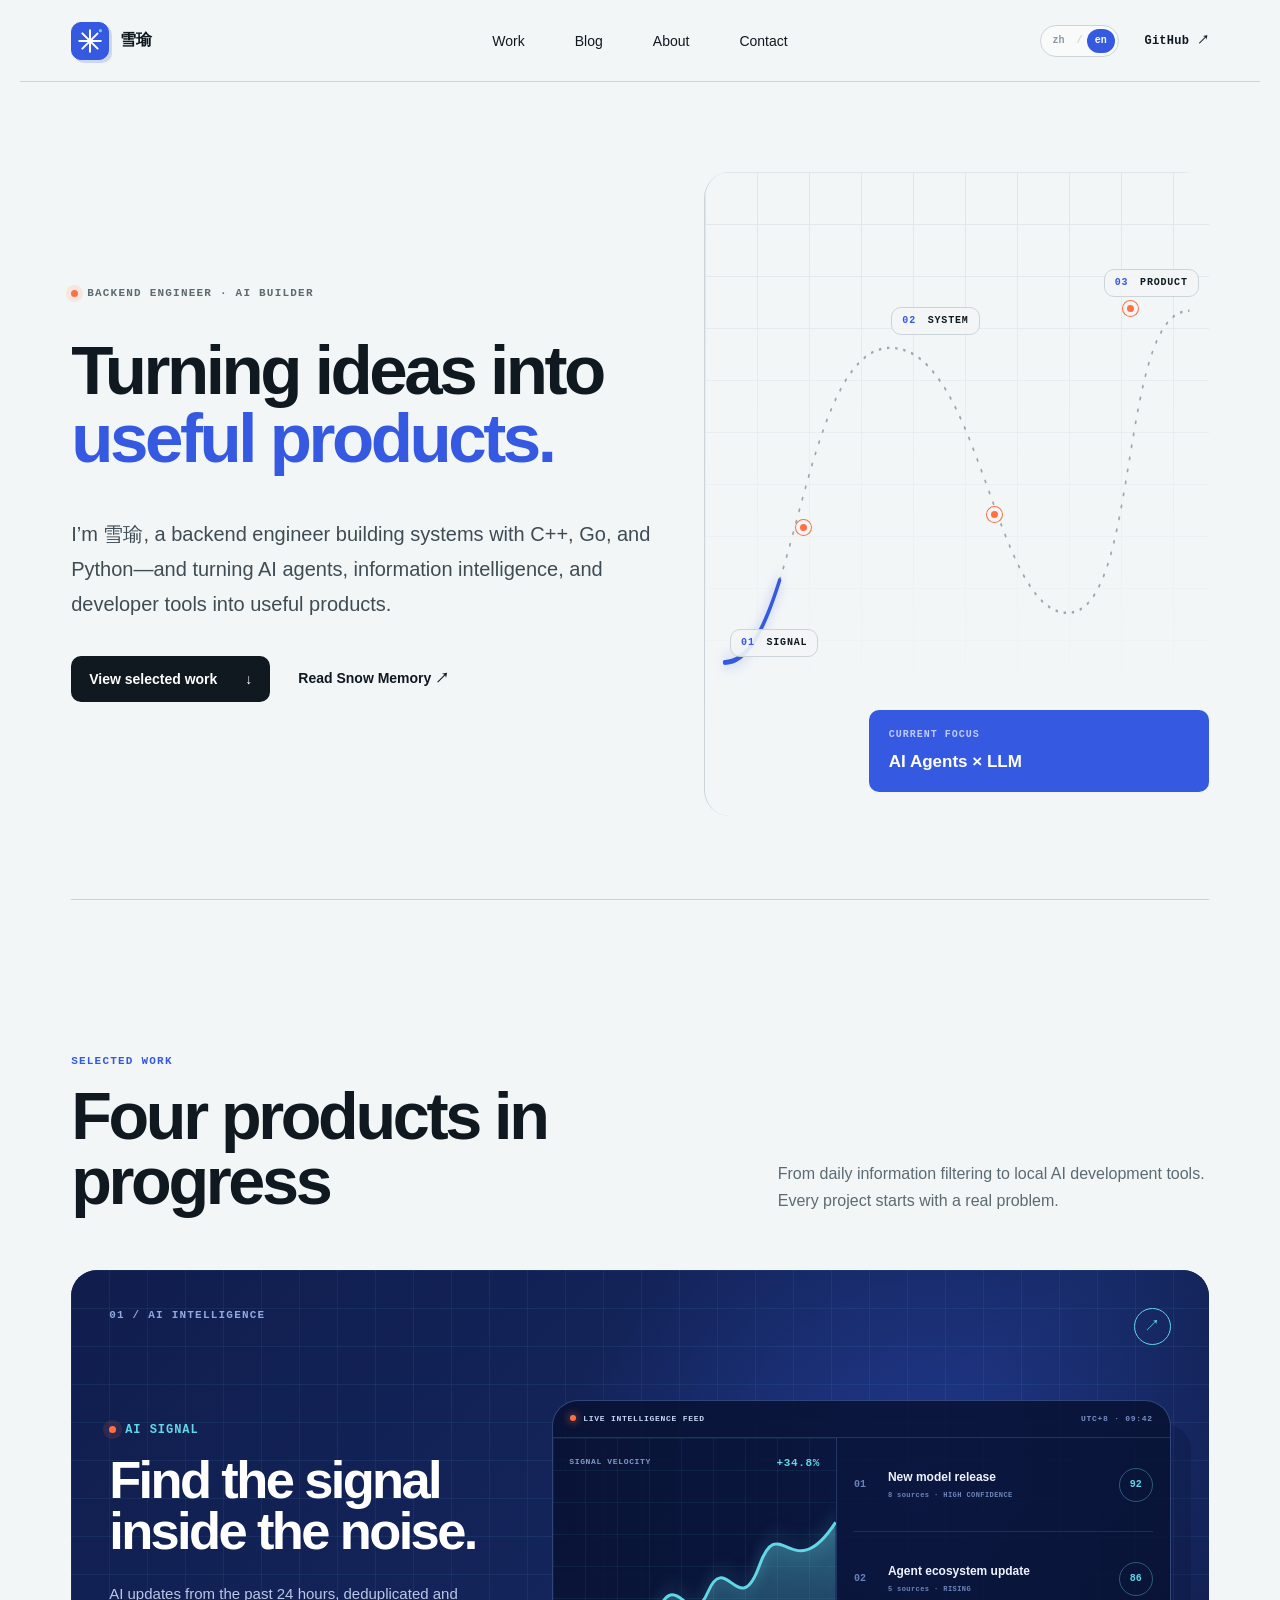
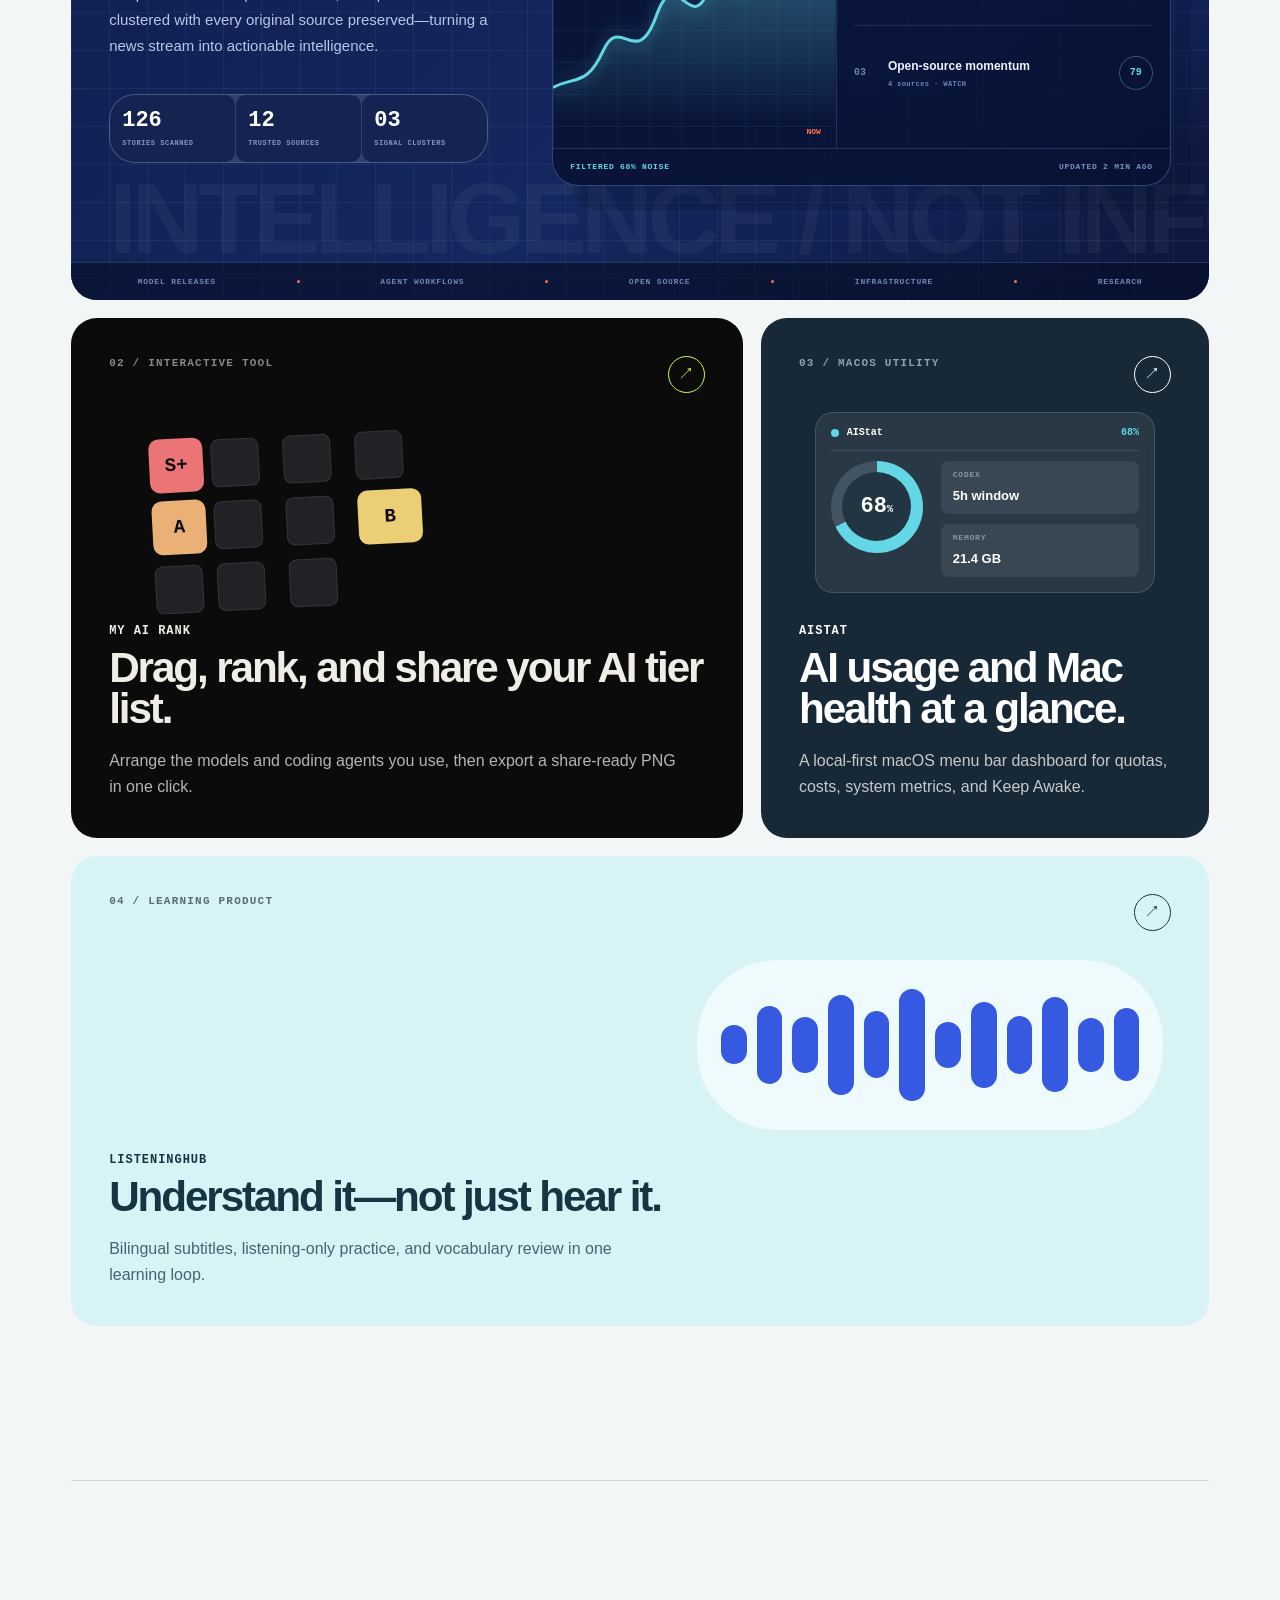
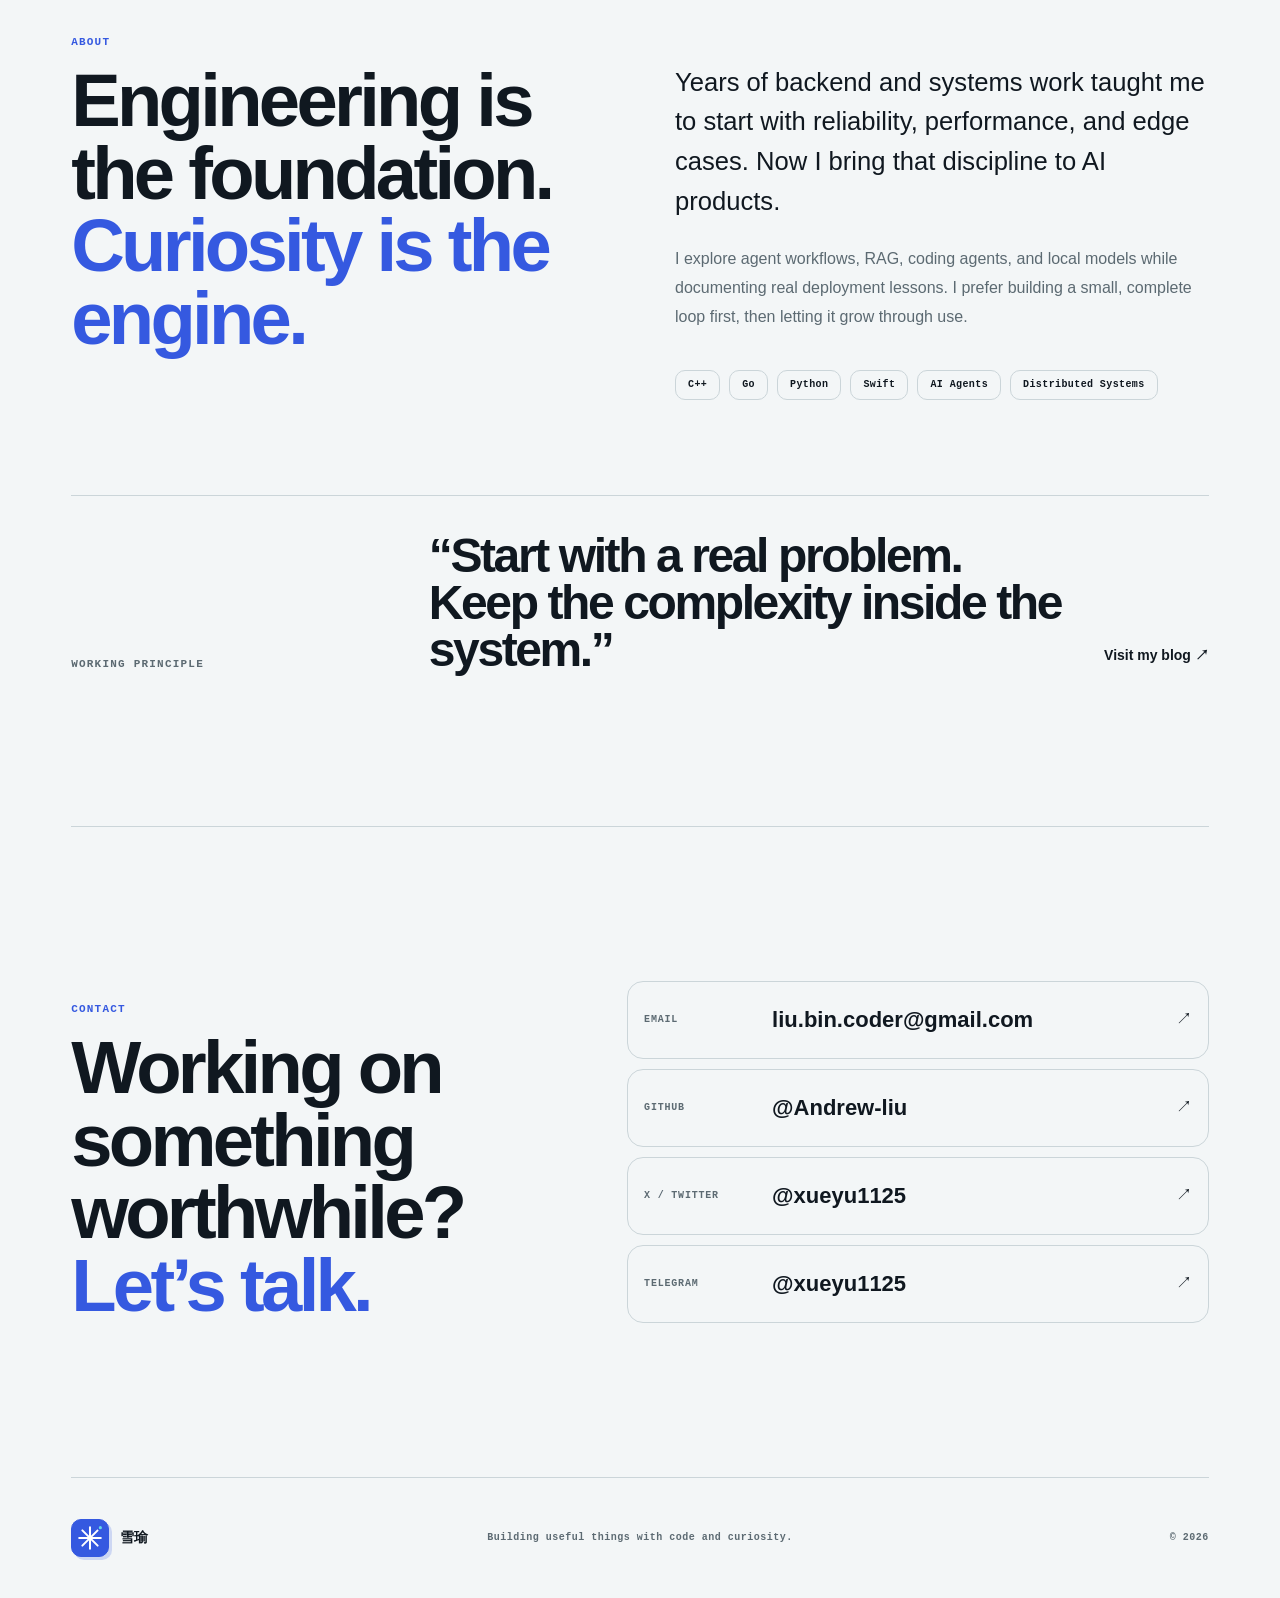
==== commit 41fba2a6: "refine portfolio branding and typography" ====
--- a/index.html
+++ b/index.html
@@ -3,11 +3,11 @@
 <head>
   <meta charset="UTF-8">
   <meta name="viewport" content="width=device-width, initial-scale=1">
-  <meta name="description" content="Andrew Liu 的个人作品集：AI 产品、系统工程与技术写作。">
+  <meta name="description" content="雪瑜的个人作品集：AI 产品、系统工程与技术写作。">
   <meta name="theme-color" content="#f3f6f7">
-  <title>Andrew Liu — Builder of AI Tools</title>
-  <link rel="icon" href="assets/favicon.svg?v=2" type="image/svg+xml" sizes="any">
-  <link rel="shortcut icon" href="assets/favicon.svg?v=2" type="image/svg+xml">
+  <title>雪瑜 — Builder of AI Tools</title>
+  <link rel="icon" href="assets/favicon.svg?v=4" type="image/svg+xml" sizes="any">
+  <link rel="shortcut icon" href="assets/favicon.svg?v=4" type="image/svg+xml">
   <link rel="stylesheet" href="styles.css">
   <script src="script.js" defer></script>
 </head>
@@ -16,15 +16,14 @@
   <div class="progress" aria-hidden="true"><span id="progressBar"></span></div>
 
   <header class="site-header">
-    <a class="brand" href="#top" aria-label="Andrew Liu 首页">
+    <a class="brand" href="#top" aria-label="雪瑜首页">
       <span class="brand-mark" aria-hidden="true">
-        <svg viewBox="0 0 36 36" focusable="false">
-          <path class="brand-d" d="M9 8h7.5C24 8 28 11.7 28 18s-4 10-11.5 10H9V8Z"/>
-          <path class="brand-signal" d="m13 23 4-8 3.5 4 4-7"/>
-          <circle cx="24.5" cy="12" r="2"/>
+        <svg viewBox="0 0 40 40" focusable="false">
+          <path class="brand-spark" d="M20 8v24M8 20h24M11.5 11.5l17 17M28.5 11.5l-17 17"/>
+          <circle cx="31.5" cy="8.5" r="2.5"/>
         </svg>
       </span>
-      <span>Andrew Liu</span>
+      <span>雪瑜</span>
     </a>
     <nav class="main-nav" aria-label="主导航">
       <a href="#work">项目</a>
@@ -47,7 +46,7 @@
       <div class="hero-copy reveal">
         <p class="eyebrow"><span class="status-dot"></span> Backend engineer · AI builder</p>
         <h1 id="hero-title">把想法做成<br><span>能用的产品。</span></h1>
-        <p class="hero-intro">我是 Andrew，一名后端工程师。用 C++、Go 和 Python 构建系统，也把 AI Agent、信息聚合与开发者工具做成真正可用的产品。</p>
+        <p class="hero-intro">我是雪瑜，一名后端工程师。用 C++、Go 和 Python 构建系统，也把 AI Agent、信息聚合与开发者工具做成真正可用的产品。</p>
         <div class="hero-actions">
           <a class="button button-primary" href="#work">查看作品 <span aria-hidden="true">↓</span></a>
           <a class="text-link" href="https://blog.dinosaurliu.com/" target="_blank" rel="noopener noreferrer">阅读 Snow Memory <span aria-hidden="true">↗</span></a>
@@ -219,15 +218,14 @@
   </main>
 
   <footer class="site-footer">
-    <a class="brand" href="#top" aria-label="Andrew Liu 首页">
+    <a class="brand" href="#top" aria-label="雪瑜首页">
       <span class="brand-mark" aria-hidden="true">
-        <svg viewBox="0 0 36 36" focusable="false">
-          <path class="brand-d" d="M9 8h7.5C24 8 28 11.7 28 18s-4 10-11.5 10H9V8Z"/>
-          <path class="brand-signal" d="m13 23 4-8 3.5 4 4-7"/>
-          <circle cx="24.5" cy="12" r="2"/>
+        <svg viewBox="0 0 40 40" focusable="false">
+          <path class="brand-spark" d="M20 8v24M8 20h24M11.5 11.5l17 17M28.5 11.5l-17 17"/>
+          <circle cx="31.5" cy="8.5" r="2.5"/>
         </svg>
       </span>
-      <span>Andrew Liu</span>
+      <span>雪瑜</span>
     </a>
     <p>Building useful things with code and curiosity.</p>
     <span>© <span id="year">2026</span></span>
--- a/styles.css
+++ b/styles.css
@@ -63,20 +63,19 @@
 .brand { display: inline-flex; align-items: center; gap: 11px; width: max-content; font-weight: 750; letter-spacing: -.02em; }
 .brand-mark {
   display: grid;
-  width: 36px;
-  height: 36px;
+  width: 38px;
+  height: 38px;
   place-items: center;
-  border-radius: 11px 11px 11px 3px;
+  border: 1px solid var(--blue);
   color: white;
-  background: var(--ink);
-  box-shadow: 4px 4px 0 var(--cyan);
+  background: var(--blue);
+  box-shadow: 3px 3px 0 rgb(53 89 224 / .2);
   transition: transform .25s ease, box-shadow .25s ease;
 }
-.brand:hover .brand-mark { transform: translate(-2px, -2px); box-shadow: 6px 6px 0 var(--orange); }
+.brand:hover .brand-mark { transform: translate(-2px, -2px); box-shadow: 5px 5px 0 var(--cyan); }
 .brand-mark svg { display: block; width: 100%; height: 100%; overflow: visible; }
-.brand-d { fill: none; stroke: var(--white); stroke-width: 2.4; stroke-linejoin: round; }
-.brand-signal { fill: none; stroke: var(--orange); stroke-width: 2.2; stroke-linecap: round; stroke-linejoin: round; }
-.brand-mark circle { fill: var(--cyan); }
+.brand-spark { fill: none; stroke: currentColor; stroke-width: 2.25; stroke-linecap: round; }
+.brand-mark circle { fill: var(--cyan); stroke: var(--blue); stroke-width: 1.5; }
 .main-nav { display: flex; gap: clamp(22px, 4vw, 50px); font-size: 14px; }
 .main-nav a, .header-link { position: relative; padding-block: 8px; }
 .main-nav a::after, .header-link::after, .text-link::after {
@@ -97,8 +96,30 @@
 .language-switch button { padding: 7px 8px; border: 0; border-radius: var(--radius-pill); color: inherit; background: transparent; cursor: pointer; transition: color .2s ease, background .2s ease; }
 .language-switch button:hover, .language-switch button[aria-pressed="true"] { color: white; background: var(--blue); }
 .language-switch button:focus-visible { outline: 2px solid var(--orange); outline-offset: 2px; }
-html[lang="en"] .hero h1 { letter-spacing: -.07em; }
-html[lang="en"] .signal-intro h3 { max-width: 560px; }
+html[lang="en"] .hero h1 {
+  max-width: 820px;
+  font-family: "Aptos Display", "Segoe UI Variable Display", "Segoe UI", sans-serif;
+  font-size: clamp(52px, 5.4vw, 78px);
+  line-height: .98;
+  letter-spacing: -.05em;
+  white-space: nowrap;
+}
+html[lang="en"] .section-heading h2,
+html[lang="en"] .about-title h2,
+html[lang="en"] .contact h2,
+html[lang="en"] .project-copy h3,
+html[lang="en"] .signal-intro h3,
+html[lang="en"] .about-aside blockquote {
+  font-family: "Aptos Display", "Segoe UI Variable Display", "Segoe UI", sans-serif;
+  font-weight: 800;
+  line-height: .98;
+  letter-spacing: -.05em;
+}
+html[lang="en"] .section-heading h2 { font-size: clamp(42px, 5.2vw, 68px); }
+html[lang="en"] .about-title h2,
+html[lang="en"] .contact h2 { font-size: clamp(46px, 5.8vw, 76px); }
+html[lang="en"] .project-copy h3 { font-size: clamp(32px, 3.3vw, 48px); }
+html[lang="en"] .signal-intro h3 { max-width: 560px; font-size: clamp(38px, 4.1vw, 58px); }
 
 .skip-link,
 .button,
@@ -153,8 +174,10 @@
   font-weight: 800;
   letter-spacing: -.065em;
 }
-.hero h1 { font-size: clamp(58px, 8.3vw, 118px); line-height: .84; max-width: 760px; }
+.hero h1 { font-size: clamp(56px, 7.2vw, 104px); line-height: .96; max-width: 760px; }
 .hero h1 span { color: var(--blue); }
+html[lang="en"] .hero h1 br,
+html[lang="en"] .hero h1 span { white-space: nowrap; }
 .hero-intro { max-width: 600px; margin: clamp(30px, 5vh, 54px) 0 0; color: #3f4c53; font-size: clamp(16px, 1.6vw, 20px); line-height: 1.75; }
 .hero-actions { display: flex; align-items: center; gap: 28px; margin-top: 34px; }
 .button { display: inline-flex; align-items: center; justify-content: space-between; gap: 28px; padding: 15px 18px; min-width: 158px; font-weight: 700; font-size: 14px; transition: transform .25s ease, background .25s ease; }
@@ -389,6 +412,7 @@
   .hero { min-height: auto; padding-top: 66px; }
   .hero-copy { min-width: 0; overflow: hidden; }
   .hero h1 { font-size: clamp(48px, 15.5vw, 66px); line-height: .88; letter-spacing: -.075em; }
+  html[lang="en"] .hero h1 { font-size: clamp(40px, 11.5vw, 52px); line-height: .98; letter-spacing: -.045em; white-space: normal; }
   .hero-intro { max-width: 100%; font-size: 15px; line-height: 1.72; overflow-wrap: anywhere; word-break: break-word; }
   .hero-actions { align-items: flex-start; flex-direction: column; gap: 13px; }
   .hero-stage { min-height: 340px; }
@@ -401,6 +425,7 @@
   .project-signal::after { display: none; }
   .signal-layout { inset: 82px 20px 58px; gap: 26px; }
   .signal-intro h3 { font-size: 39px; }
+  html[lang="en"] .signal-intro h3 { font-size: clamp(34px, 10.5vw, 42px); }
   .signal-intro > p:last-of-type { margin-top: 18px; font-size: 14px; }
   .signal-stats { margin-top: 24px; }
   .signal-stats span { padding: 12px 8px; }
@@ -414,6 +439,7 @@
   .signal-ticker span:nth-of-type(n+4), .signal-ticker i:nth-of-type(n+3) { display: none; }
   .back-to-top { width: 48px; height: 48px; }
   .project-copy h3 { font-size: 38px; }
+  html[lang="en"] .project-copy h3 { font-size: clamp(31px, 9.5vw, 38px); }
   .project-listening { min-height: 490px; }
   .wave-preview { left: 24px; right: 24px; width: auto; opacity: .45; }
   .about { gap: 38px; }
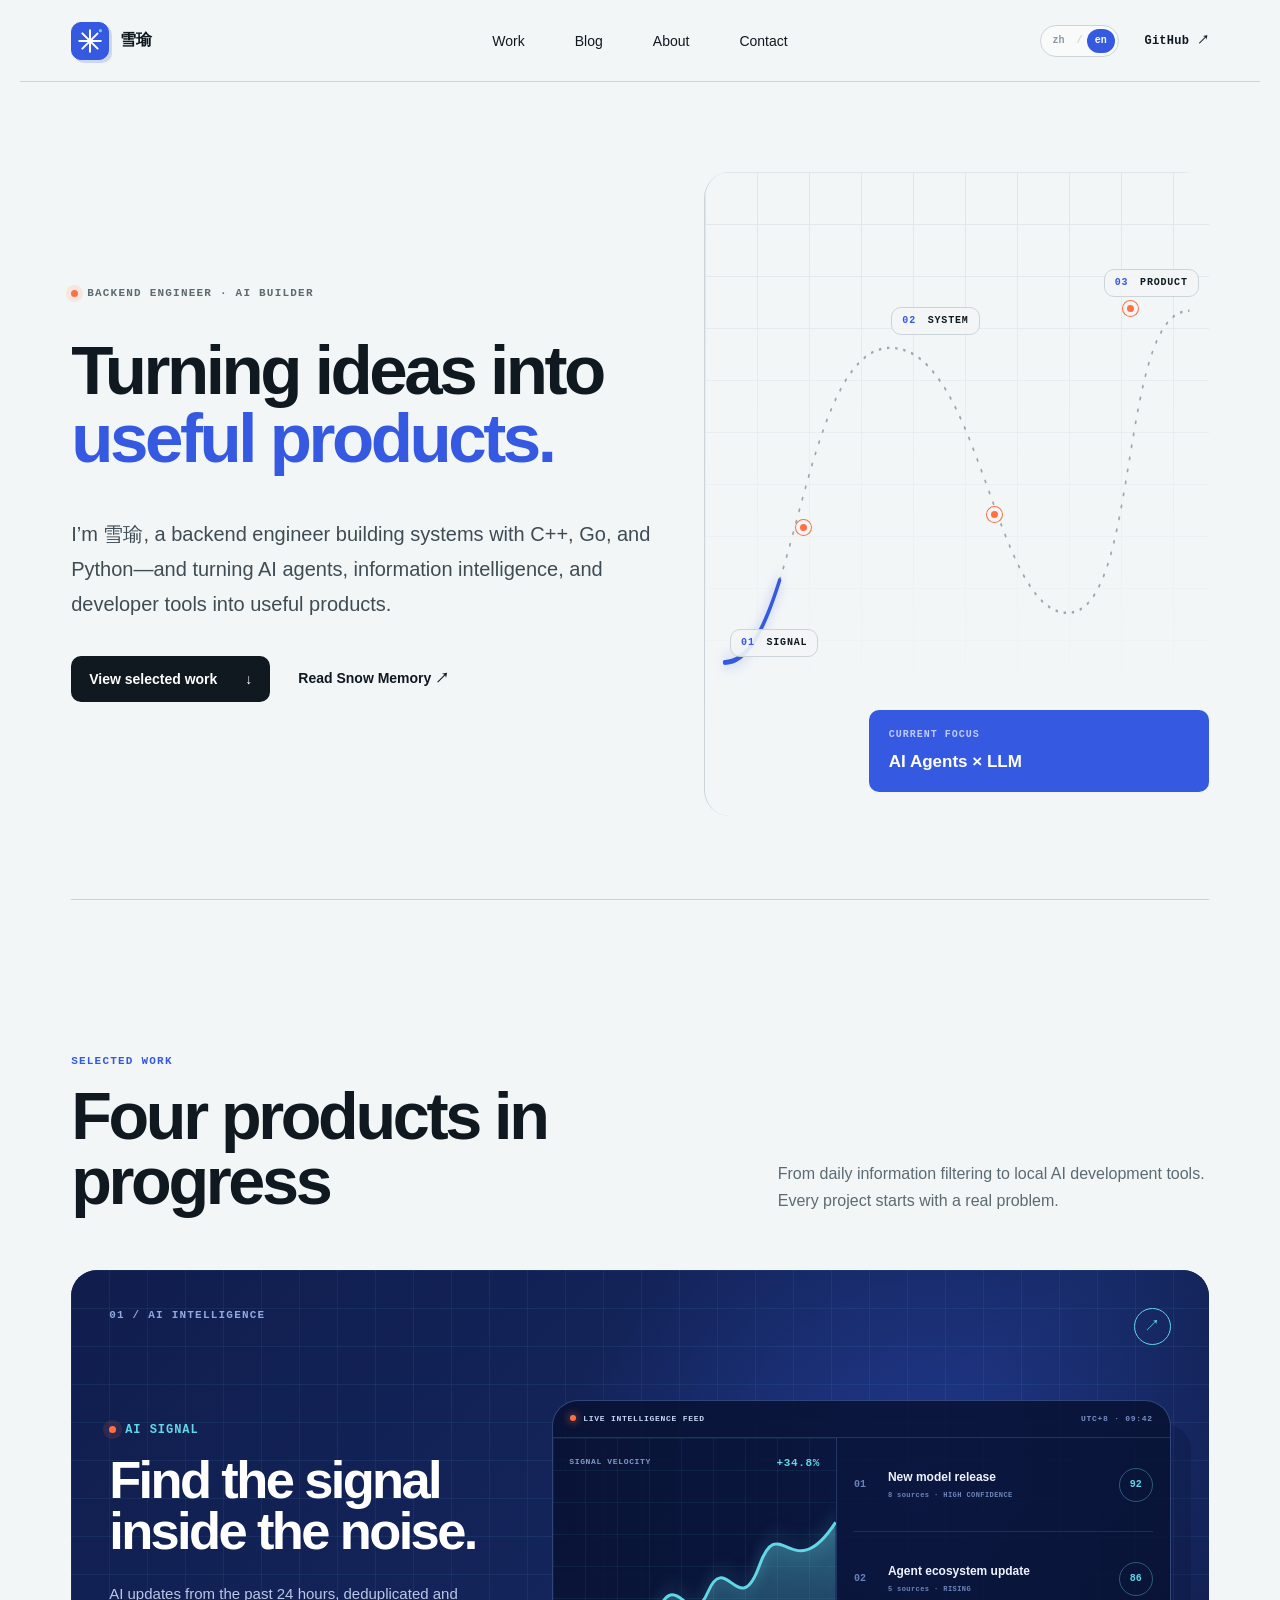
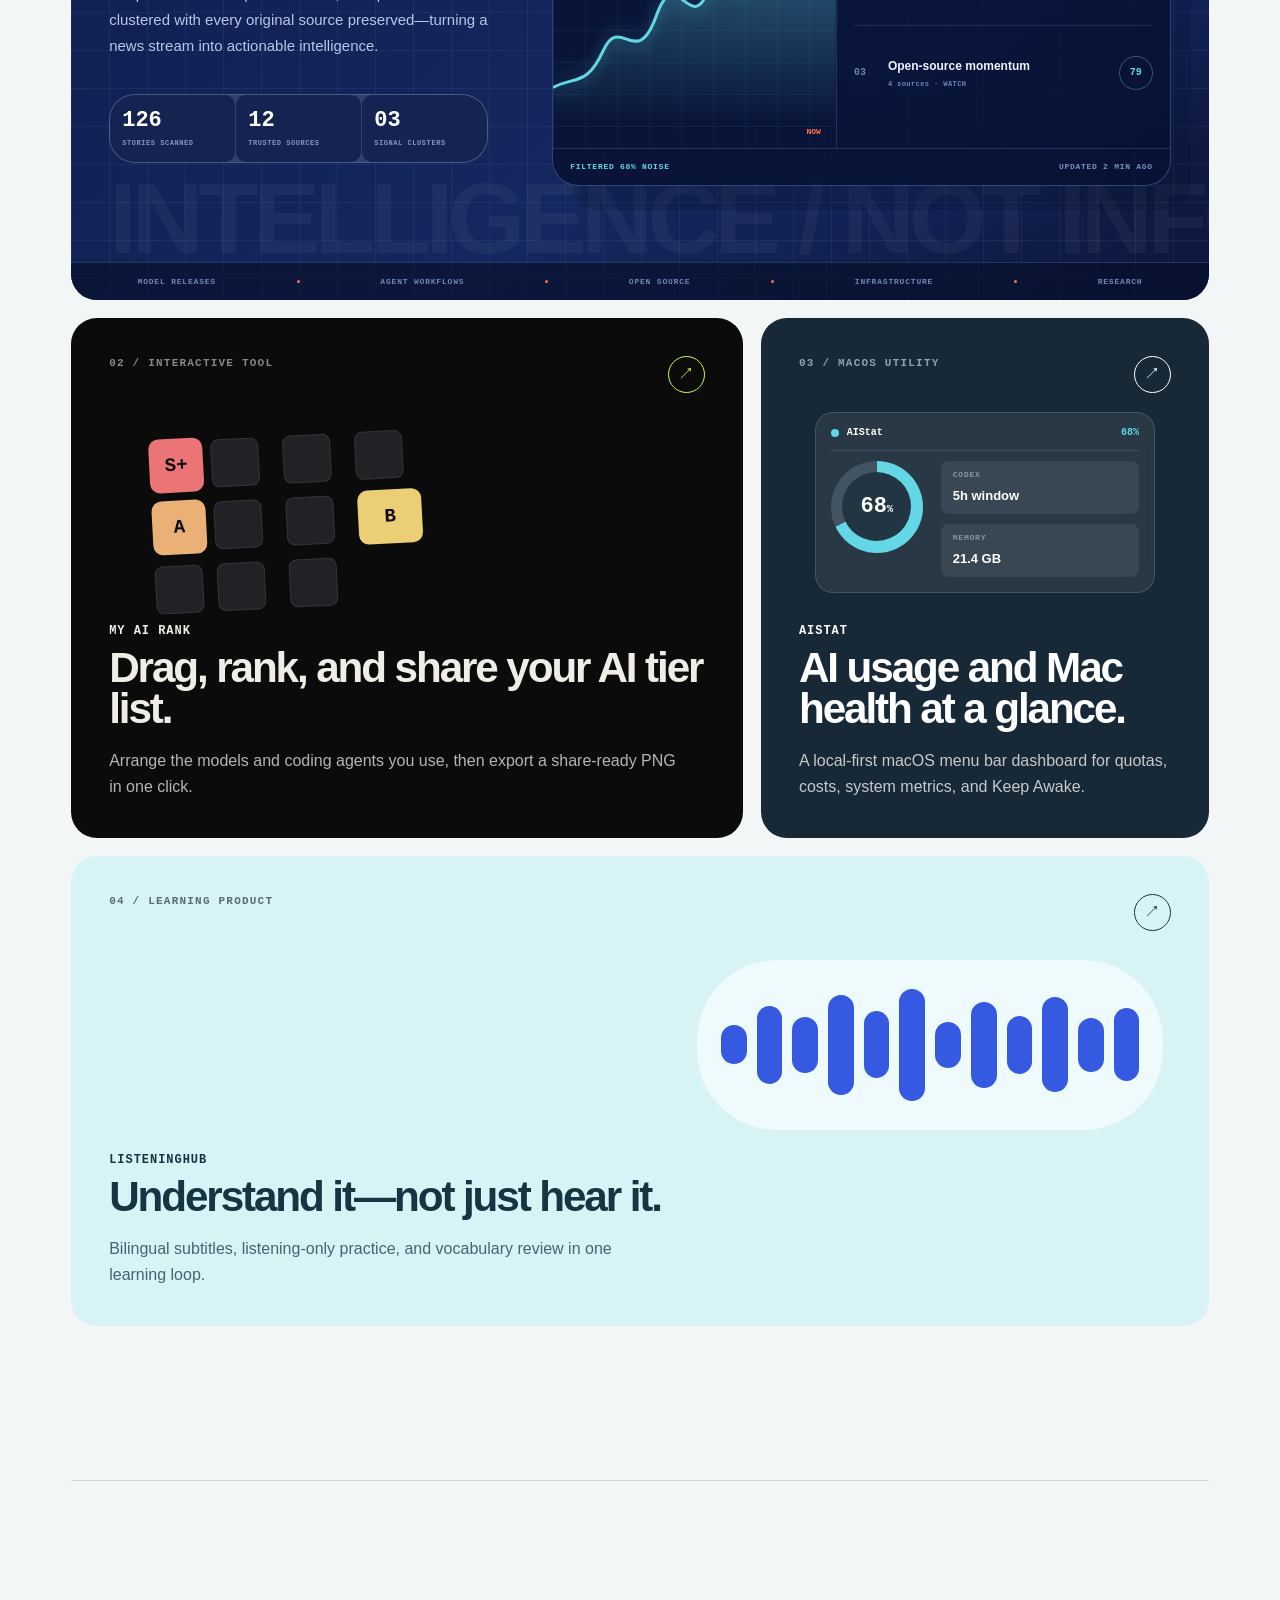
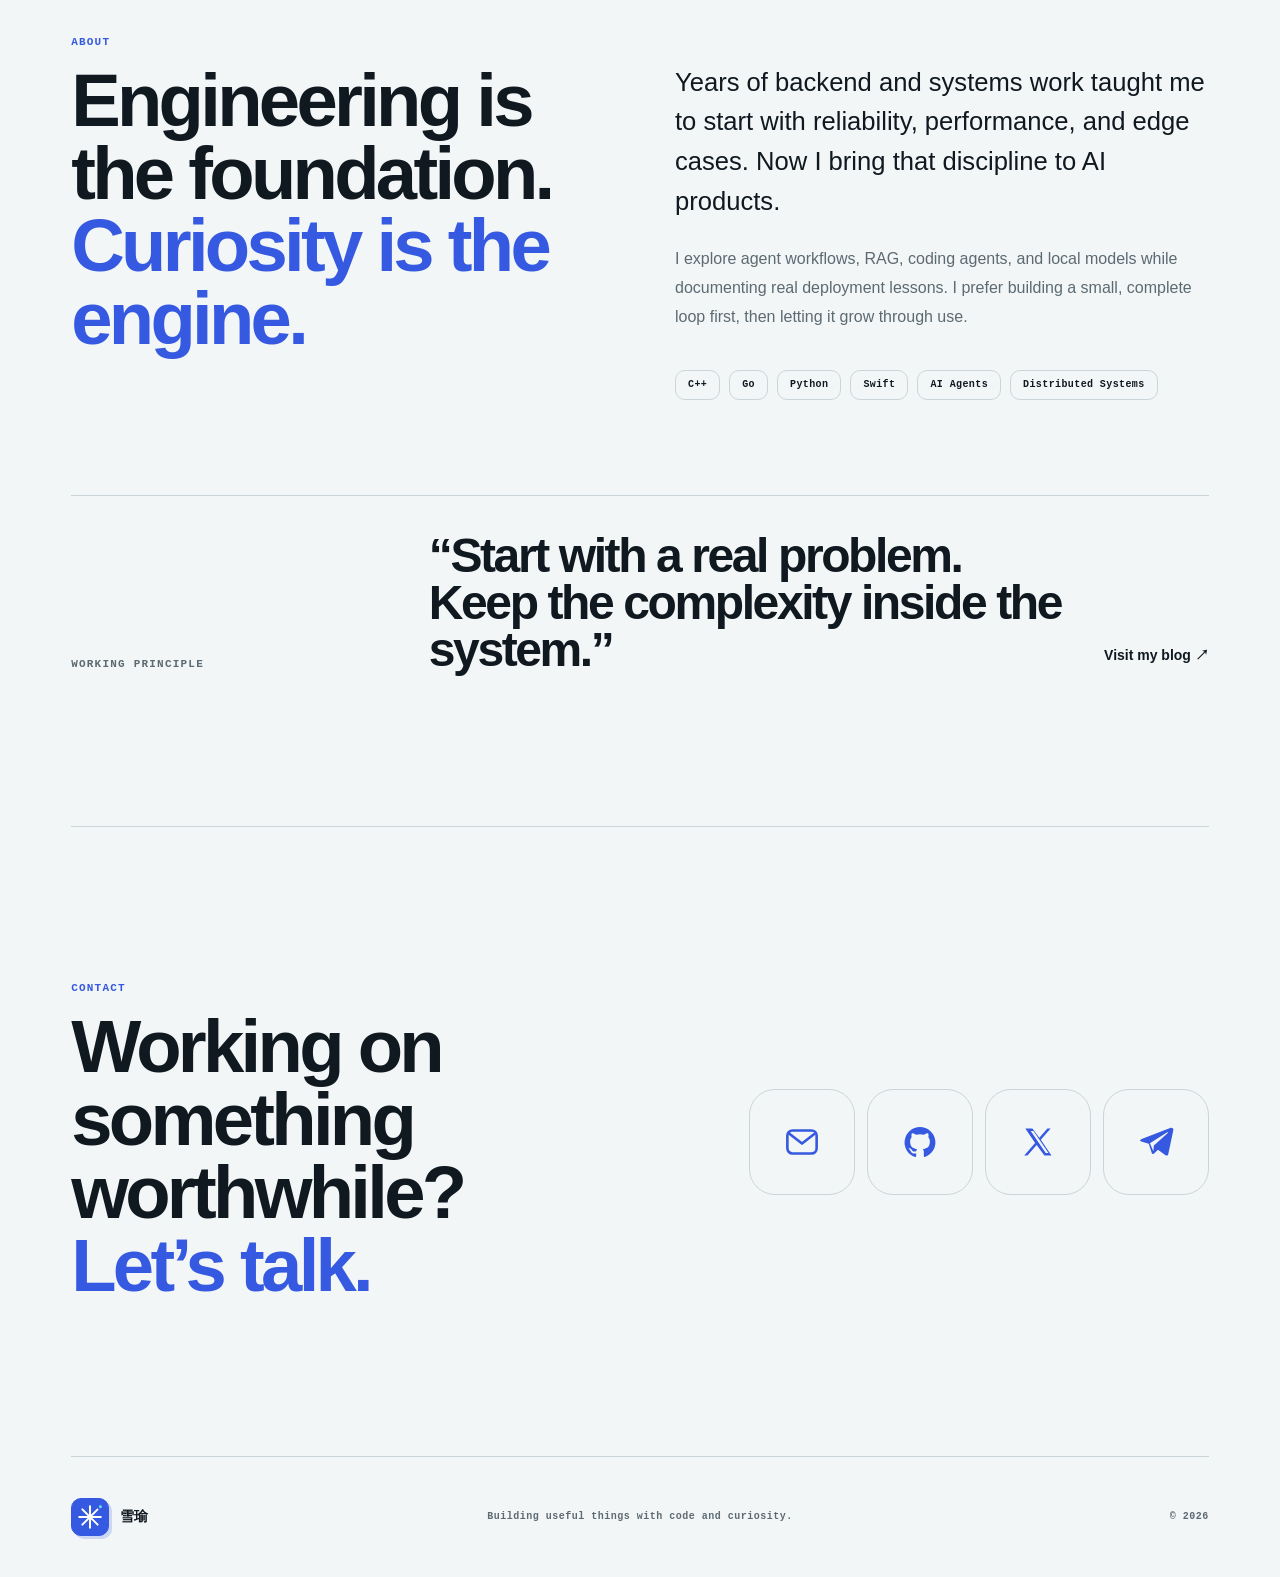
==== commit 75c9302b: "refine contact icon links" ====
--- a/index.html
+++ b/index.html
@@ -208,11 +208,28 @@
         <p class="section-kicker">Contact</p>
         <h2 id="contact-title">有值得做的事？<br><span>一起聊聊。</span></h2>
       </div>
-      <div class="contact-links reveal">
-        <a href="mailto:liu.bin.coder@gmail.com"><span>Email</span><strong>liu.bin.coder@gmail.com</strong><i aria-hidden="true">↗</i></a>
-        <a href="https://github.com/Andrew-liu" target="_blank" rel="noopener noreferrer"><span>GitHub</span><strong>@Andrew-liu</strong><i aria-hidden="true">↗</i></a>
-        <a href="https://x.com/xueyu1125" target="_blank" rel="noopener noreferrer"><span>X / Twitter</span><strong>@xueyu1125</strong><i aria-hidden="true">↗</i></a>
-        <a href="https://t.me/xueyu1125" target="_blank" rel="noopener noreferrer"><span>Telegram</span><strong>@xueyu1125</strong><i aria-hidden="true">↗</i></a>
+      <div class="contact-links reveal" aria-label="联系方式">
+        <a href="mailto:liu.bin.coder@gmail.com" aria-label="Email" title="Email">
+          <svg viewBox="0 0 24 24" aria-hidden="true" focusable="false">
+            <rect x="2.75" y="4.75" width="18.5" height="14.5" rx="3.25"></rect>
+            <path d="m4.25 7 7.75 6 7.75-6"></path>
+          </svg>
+        </a>
+        <a href="https://github.com/Andrew-liu" target="_blank" rel="noopener noreferrer" aria-label="GitHub" title="GitHub">
+          <svg viewBox="0 0 24 24" aria-hidden="true" focusable="false">
+            <path d="M12 2.5a9.75 9.75 0 0 0-3.08 19c.49.09.67-.21.67-.47v-1.86c-2.74.6-3.32-1.16-3.32-1.16-.45-1.14-1.09-1.44-1.09-1.44-.89-.61.07-.6.07-.6.99.07 1.51 1.01 1.51 1.01.88 1.51 2.3 1.07 2.86.82.09-.64.35-1.07.63-1.32-2.18-.25-4.48-1.09-4.48-4.82 0-1.07.38-1.94 1.01-2.62-.1-.25-.44-1.24.1-2.58 0 0 .82-.26 2.68 1a9.3 9.3 0 0 1 4.88 0c1.86-1.26 2.68-1 2.68-1 .54 1.34.2 2.33.1 2.58.63.68 1.01 1.55 1.01 2.62 0 3.74-2.3 4.57-4.49 4.81.35.31.67.91.67 1.83v2.72c0 .26.18.56.68.47A9.75 9.75 0 0 0 12 2.5Z"></path>
+          </svg>
+        </a>
+        <a href="https://x.com/xueyu1125" target="_blank" rel="noopener noreferrer" aria-label="X / Twitter" title="X / Twitter">
+          <svg viewBox="0 0 24 24" aria-hidden="true" focusable="false">
+            <path d="M4 3.5h4.45l4.37 5.84 5.1-5.84H20l-6.23 7.13L20.5 20.5h-4.44l-4.93-6.59-5.76 6.59H3.29l6.89-7.88L4 3.5Zm3.4 1.62 9.48 13.76h1.72L9.12 5.12H7.4Z"></path>
+          </svg>
+        </a>
+        <a href="https://t.me/xueyu1125" target="_blank" rel="noopener noreferrer" aria-label="Telegram" title="Telegram">
+          <svg viewBox="0 0 24 24" aria-hidden="true" focusable="false">
+            <path d="M21.35 3.04 2.92 10.15c-1.26.5-1.25 1.18-.23 1.49l4.73 1.48 1.81 5.56c.22.62.11.87.75.87.49 0 .71-.23.98-.49l2.3-2.24 4.78 3.53c.88.49 1.51.24 1.73-.82l3.13-14.75c.32-1.29-.49-1.88-1.55-1.74ZM8.16 12.78l10.67-6.73c.53-.32 1.01-.15.61.21l-8.8 7.94-.34 3.63-2.14-5.05Z"></path>
+          </svg>
+        </a>
       </div>
     </section>
   </main>
--- a/styles.css
+++ b/styles.css
@@ -143,9 +143,8 @@
 .metric,
 .tier-preview .tier,
 .tier-preview i { border-radius: var(--radius-sm); }
-.contact-links { display: grid; gap: 10px; border-top: 0; }
-.contact-links a { border: 1px solid var(--line); border-radius: var(--radius-md); }
-.contact-links a:hover { background: var(--white); }
+.contact-links { display: grid; gap: 14px; border-top: 0; }
+.contact-links a { border: 1px solid var(--line); border-radius: var(--radius-lg); }
 
 main { width: min(100%, var(--max)); margin-inline: auto; padding-inline: var(--pad); }
 .hero {
@@ -340,13 +339,31 @@
 .about-aside { grid-column: 1 / -1; display: grid; grid-template-columns: 1fr 2fr auto; gap: 40px; align-items: end; margin-top: 25px; padding: 36px 0 0; border-top: 1px solid var(--line); }
 .about-aside blockquote { margin: 0; font-family: var(--display); font-size: clamp(30px, 4vw, 48px); font-weight: 750; line-height: 1.1; letter-spacing: -.04em; }
 
-.contact { display: grid; grid-template-columns: .9fr 1.1fr; gap: 80px; align-items: end; }
-.contact-links { display: grid; gap: 10px; }
-.contact-links a { display: grid; grid-template-columns: 110px 1fr auto; gap: 18px; align-items: center; padding: 25px 16px; border: 1px solid var(--line); border-radius: var(--radius-md); transition: padding .25s ease, color .25s ease, background .25s ease; }
-.contact-links a:hover { padding-inline: 22px; color: var(--blue); background: var(--white); }
-.contact-links span { color: var(--muted); font: 600 10px/1 var(--mono); letter-spacing: .08em; text-transform: uppercase; }
-.contact-links strong { font-size: clamp(16px, 2vw, 22px); overflow-wrap: anywhere; }
-.contact-links i { font-style: normal; }
+.contact { display: grid; grid-template-columns: .9fr 1.1fr; gap: 80px; align-items: center; }
+.contact-links { display: grid; grid-template-columns: repeat(4, minmax(0, 1fr)); gap: 12px; width: 100%; max-width: 460px; justify-self: end; align-self: center; }
+.contact-links a {
+  position: relative;
+  display: grid;
+  aspect-ratio: 1;
+  place-items: center;
+  min-width: 0;
+  border: 1px solid var(--line);
+  border-radius: var(--radius-lg);
+  color: var(--blue);
+  background: transparent;
+  transition: color .25s ease, border-color .25s ease, box-shadow .25s ease, transform .25s ease;
+}
+.contact-links a:hover {
+  color: var(--blue);
+  border-color: var(--blue);
+  box-shadow: 5px 5px 0 rgb(53 89 224 / .14);
+  transform: translate(-3px, -3px);
+}
+.contact-links a:focus-visible { outline: 3px solid var(--orange); outline-offset: 4px; }
+.contact-links svg { display: block; width: clamp(28px, 3vw, 38px); height: auto; overflow: visible; }
+.contact-links rect,
+.contact-links path { stroke: currentColor; stroke-width: 1.65; stroke-linecap: round; stroke-linejoin: round; fill: none; }
+.contact-links a:nth-child(n+2) path { stroke: none; fill: currentColor; }
 .site-footer { min-height: 120px; display: grid; grid-template-columns: 1fr auto 1fr; align-items: center; gap: 20px; color: var(--muted); font: 600 10px/1.4 var(--mono); letter-spacing: .05em; }
 .site-footer > span { justify-self: end; }
 .site-footer .brand { color: var(--ink); font-family: var(--body); font-size: 14px; }
@@ -444,7 +461,8 @@
   .wave-preview { left: 24px; right: 24px; width: auto; opacity: .45; }
   .about { gap: 38px; }
   .contact { gap: 44px; }
-  .contact-links a { grid-template-columns: 80px 1fr auto; }
+  .contact-links { grid-template-columns: repeat(2, minmax(0, 1fr)); max-width: 320px; justify-self: start; }
+  .contact-links svg { width: 32px; }
   .site-footer { grid-template-columns: 1fr auto; padding-block: 30px; }
   .site-footer p { grid-column: 1 / -1; grid-row: 2; }
 }
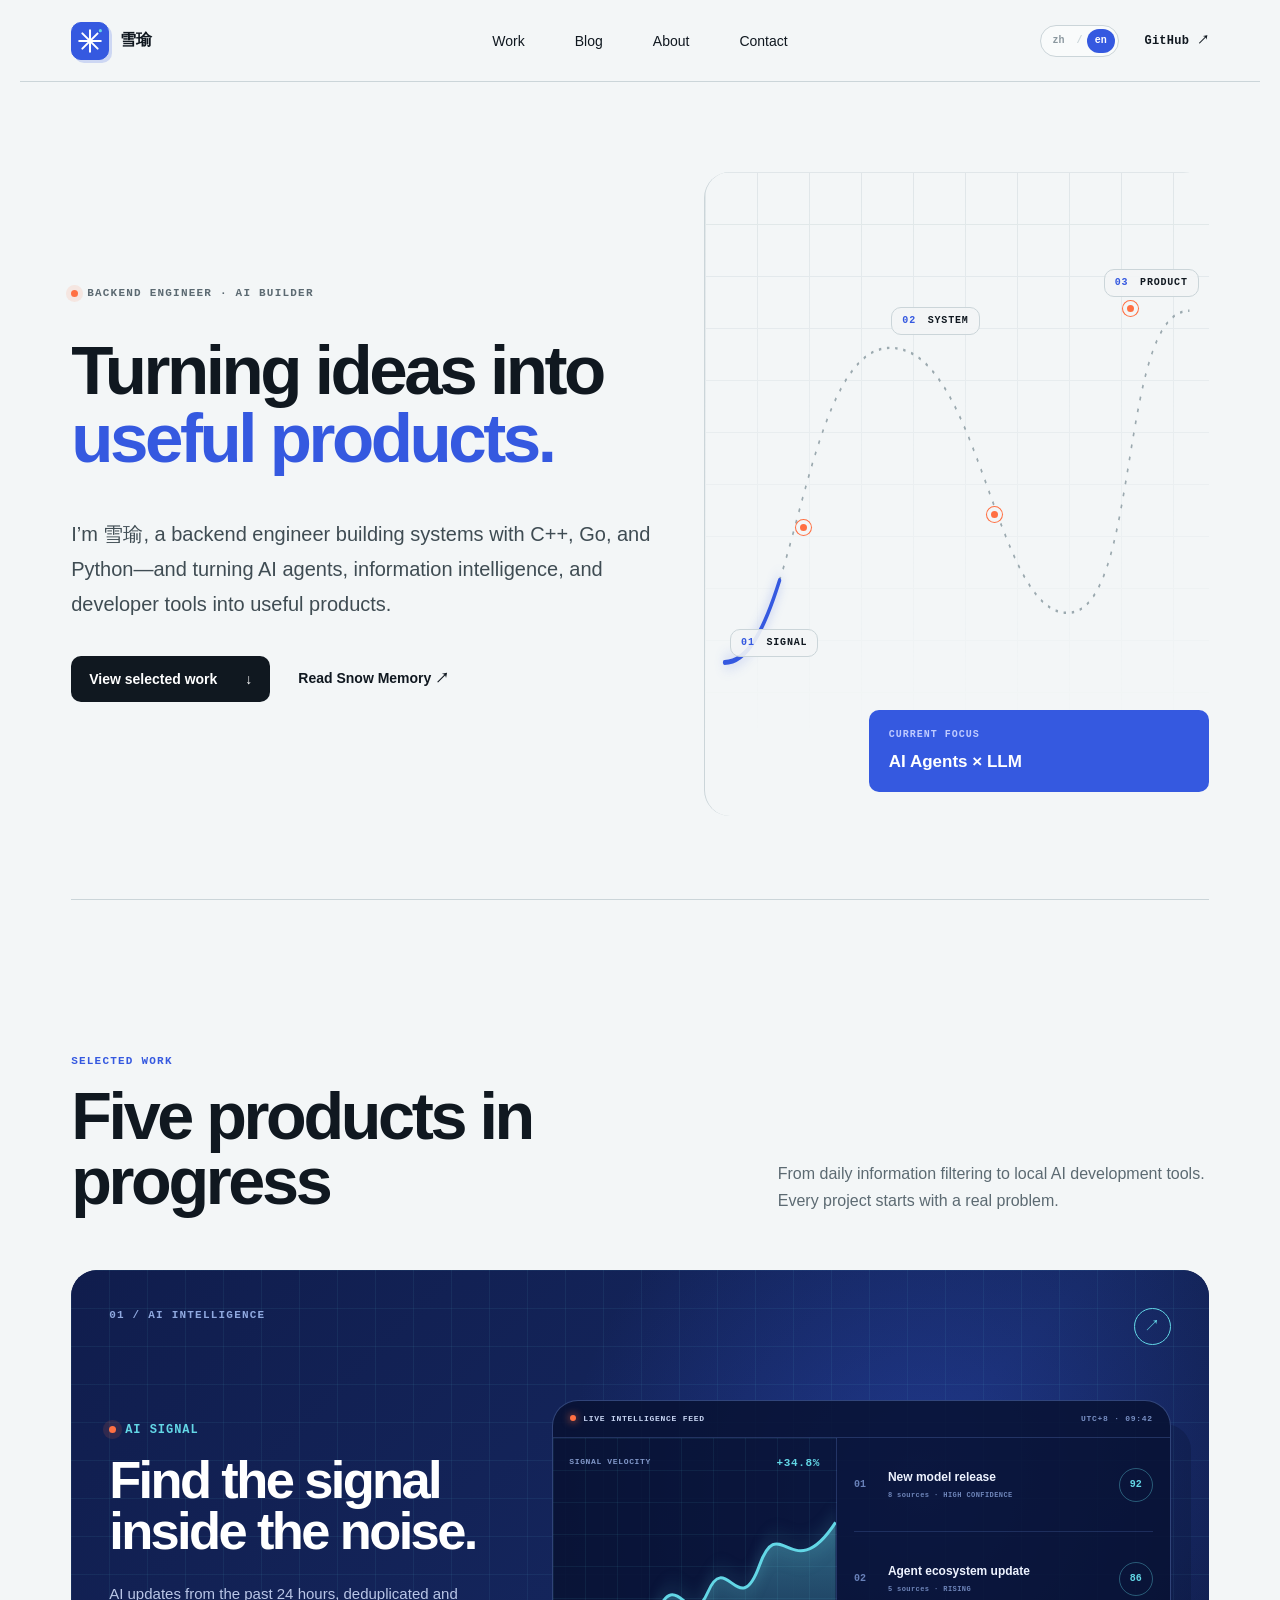
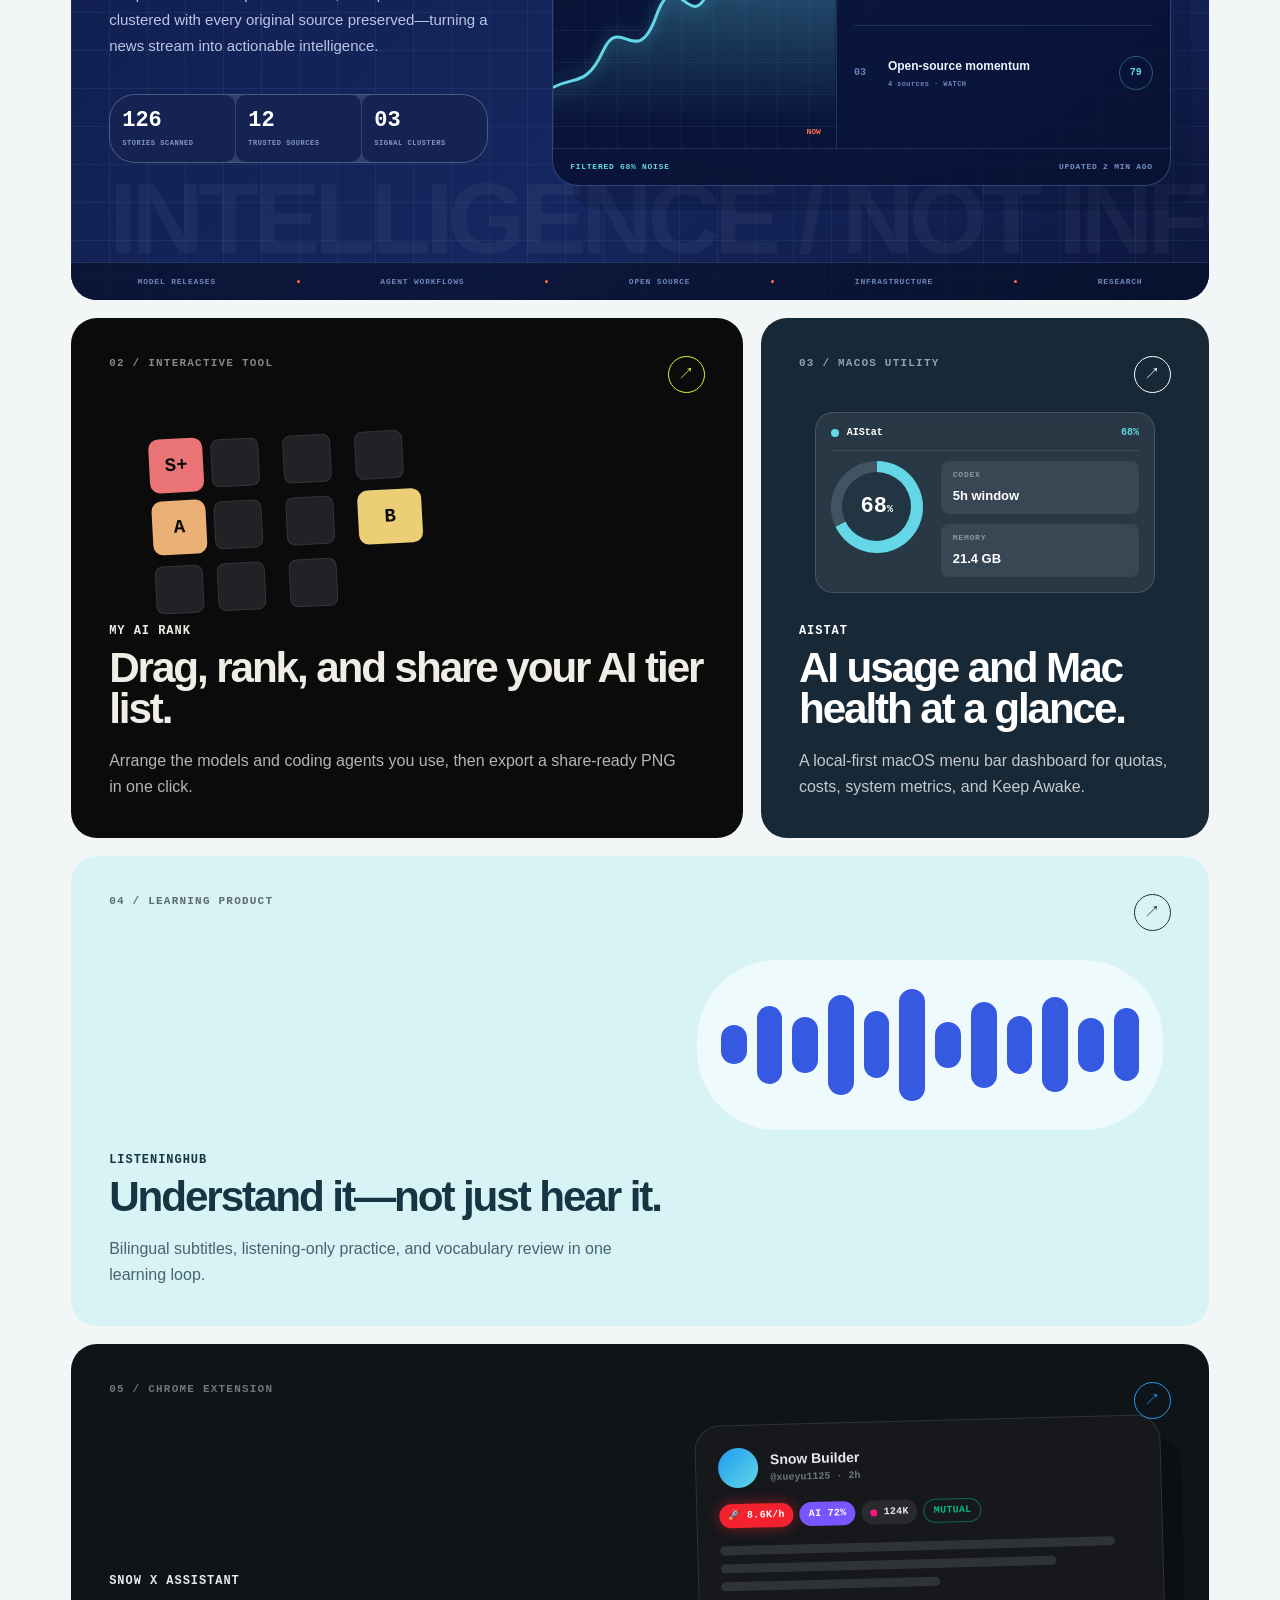
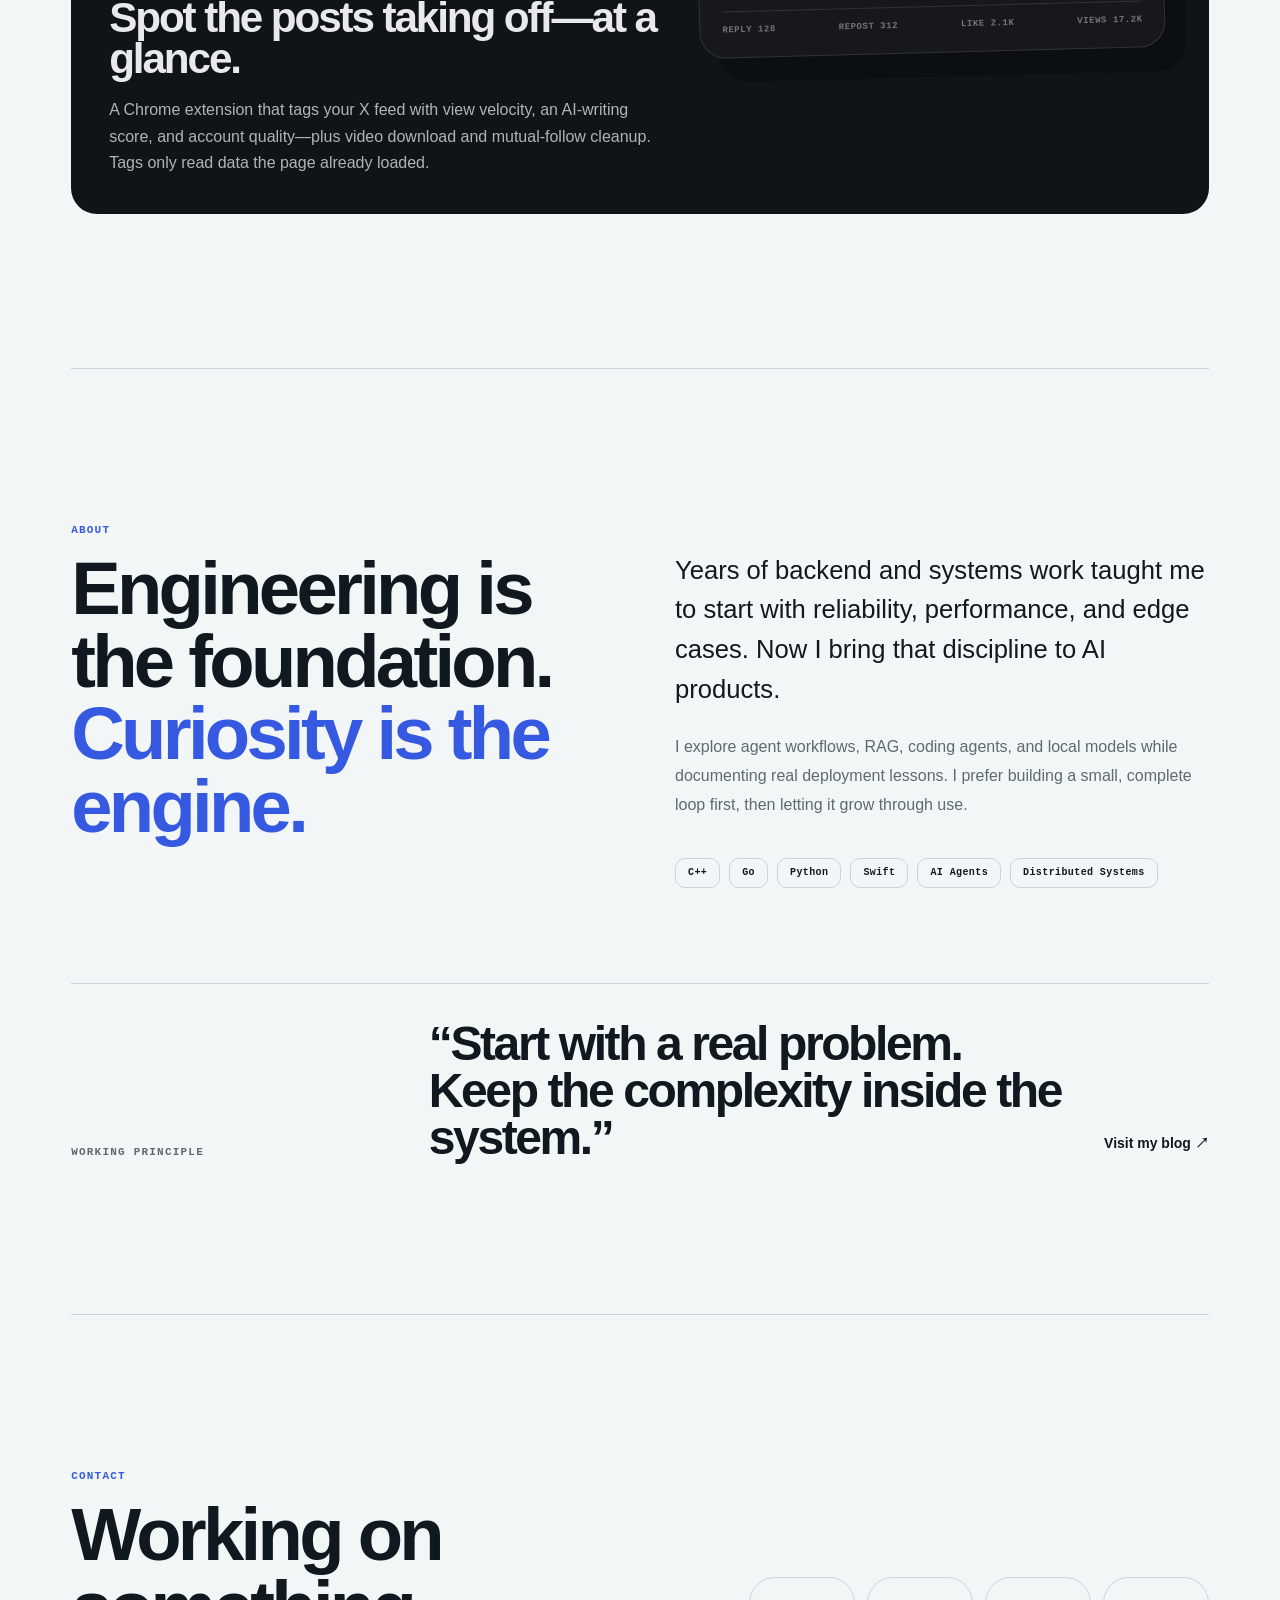
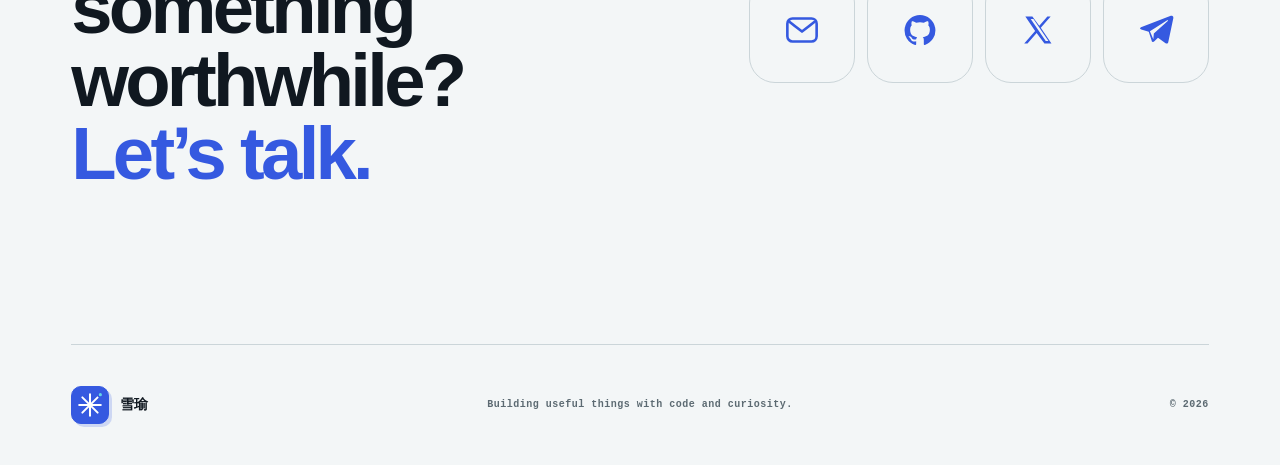
==== commit efd33838: "feat: 新增 Snow X Assistant 作品卡片与产品介绍页" ====
--- a/index.html
+++ b/index.html
@@ -83,7 +83,7 @@
       <div class="section-heading reveal">
         <div>
           <p class="section-kicker">Selected work</p>
-          <h2 id="work-title">四个正在生长的产品</h2>
+<h2 id="work-title">五个正在生长的产品</h2>
         </div>
         <p>从每天的信息筛选，到本地设备上的 AI 开发体验。每个项目都从一个真实问题开始。</p>
       </div>
@@ -181,6 +181,34 @@
             <p>把双语字幕、纯听模式与词汇复习放进同一个学习闭环。</p>
           </div>
         </a>
+
+<a class="project-card project-snowx reveal" href="snow-x-assistant/" aria-label="查看 Snow X Assistant 产品介绍">
+          <div class="project-topline">
+            <span class="project-index">05 / Chrome extension</span>
+            <span class="project-arrow" aria-hidden="true">↗</span>
+          </div>
+          <div class="snowx-preview" aria-hidden="true">
+            <div class="snowx-tweet">
+              <div class="tweet-head">
+                <span class="tweet-avatar"></span>
+                <span class="tweet-meta"><b>Snow Builder</b><small>@xueyu1125 · 2h</small></span>
+              </div>
+              <div class="tweet-badges">
+                <span class="badge-velocity">🚀 8.6K/h</span>
+                <span class="badge-ai">AI 72%</span>
+                <span class="badge-followers"><em></em>124K</span>
+                <span class="badge-tag">MUTUAL</span>
+              </div>
+              <div class="tweet-lines"><span style="--w:94%"></span><span style="--w:80%"></span><span style="--w:52%"></span></div>
+              <div class="tweet-actions"><span>REPLY 128</span><span>REPOST 312</span><span>LIKE 2.1K</span><span>VIEWS 17.2K</span></div>
+            </div>
+          </div>
+          <div class="project-copy">
+            <p class="project-label">Snow X Assistant</p>
+            <h3>看清哪条推文正在起飞。</h3>
+            <p>为 X 信息流标出推文流速、AI 腔指数与账号质量，附带视频下载和互关清理。标签只读页面已有数据，不额外请求接口。</p>
+          </div>
+        </a>
       </div>
     </section>
 
--- a/styles.css
+++ b/styles.css
@@ -327,6 +327,29 @@
 .wave-preview { position: absolute; right: 4%; top: 22%; width: 41%; height: 170px; display: flex; align-items: center; gap: clamp(4px, .8vw, 10px); padding: 24px; border-radius: 80px; background: #eefafb; }
 .wave-preview span { flex: 1; height: var(--h); border-radius: 20px; background: var(--blue); transform-origin: center; animation: wave 1.8s ease-in-out infinite alternate; animation-delay: calc(var(--h) * -0.02); }
 @keyframes wave { to { transform: scaleY(.55); opacity: .65; } }
+.project-snowx { grid-column: 1 / -1; min-height: 470px; color: #e7e9ea; background: #0f1419; }
+.project-snowx .project-index { color: #71767b; }
+.project-snowx .project-arrow { color: #1d9bf0; }
+.project-snowx .project-copy { right: 48%; }
+.snowx-preview { position: absolute; right: 4%; top: 16%; width: 41%; max-width: 520px; }
+.snowx-tweet { padding: 22px; border: 1px solid #2f3336; border-radius: var(--radius-lg); background: #16181c; box-shadow: 20px 24px 0 rgb(0 0 0 / .28); transform: rotate(-1.5deg); transition: transform .35s ease, border-color .35s ease; }
+.project-snowx:hover .snowx-tweet { transform: translateY(-6px) rotate(0); border-color: rgb(29 155 240 / .6); }
+.tweet-head { display: flex; align-items: center; gap: 12px; }
+.tweet-avatar { flex: none; width: 40px; height: 40px; border-radius: 50%; background: linear-gradient(135deg, #1d9bf0, var(--cyan)); }
+.tweet-meta { display: grid; gap: 6px; }
+.tweet-meta b { font-size: 14px; }
+.tweet-meta small { color: #71767b; font: 600 10px/1 var(--mono); }
+.tweet-badges { display: flex; flex-wrap: wrap; gap: 6px; margin-top: 16px; font: 700 10px/1 var(--mono); letter-spacing: .03em; }
+.tweet-badges > span { display: inline-flex; align-items: center; gap: 6px; padding: 6px 9px; border-radius: var(--radius-pill); }
+.badge-velocity { color: white; background: #f4212e; box-shadow: 0 0 14px rgb(244 33 46 / .5); animation: snowx-glow 2.2s ease-in-out infinite alternate; }
+.badge-ai { color: white; background: #7856ff; }
+.badge-followers { background: rgb(255 255 255 / .08); }
+.badge-followers em { width: 7px; height: 7px; border-radius: 50%; background: #f91880; }
+.badge-tag { color: #00ba7c; border: 1px solid rgb(0 186 124 / .5); }
+.tweet-lines { display: grid; gap: 9px; margin-top: 18px; }
+.tweet-lines span { width: var(--w); height: 9px; border-radius: 6px; background: #2f3336; }
+.tweet-actions { display: flex; justify-content: space-between; gap: 10px; margin-top: 20px; padding-top: 14px; border-top: 1px solid #2f3336; color: #71767b; font: 600 9px/1 var(--mono); letter-spacing: .06em; }
+@keyframes snowx-glow { to { box-shadow: 0 0 24px rgb(244 33 46 / .8); } }
 
 .about { display: grid; grid-template-columns: 1fr 1fr; gap: 70px; }
 .about-title h2, .contact h2 { font-size: clamp(48px, 7vw, 88px); line-height: .94; }
@@ -414,6 +437,9 @@
   .signal-console { width: 100%; }
   .project-listening { padding-bottom: 250px; }
   .wave-preview { top: auto; bottom: 32px; width: 50%; opacity: .5; }
+  .project-snowx { grid-column: auto; min-height: 660px; }
+  .project-snowx .project-copy { right: clamp(24px, 3vw, 38px); }
+  .snowx-preview { top: 96px; left: clamp(24px, 3vw, 38px); right: clamp(24px, 3vw, 38px); width: auto; }
   .about-aside { grid-template-columns: 1fr; align-items: start; }
   .contact { align-items: start; }
 }
@@ -459,6 +485,10 @@
   html[lang="en"] .project-copy h3 { font-size: clamp(31px, 9.5vw, 38px); }
   .project-listening { min-height: 490px; }
   .wave-preview { left: 24px; right: 24px; width: auto; opacity: .45; }
+  .project-snowx { min-height: 700px; }
+  .snowx-preview { top: 82px; left: 20px; right: 20px; }
+  .snowx-tweet { padding: 18px; }
+  .tweet-actions span:nth-child(n+3) { display: none; }
   .about { gap: 38px; }
   .contact { gap: 44px; }
   .contact-links { grid-template-columns: repeat(2, minmax(0, 1fr)); max-width: 320px; justify-self: start; }
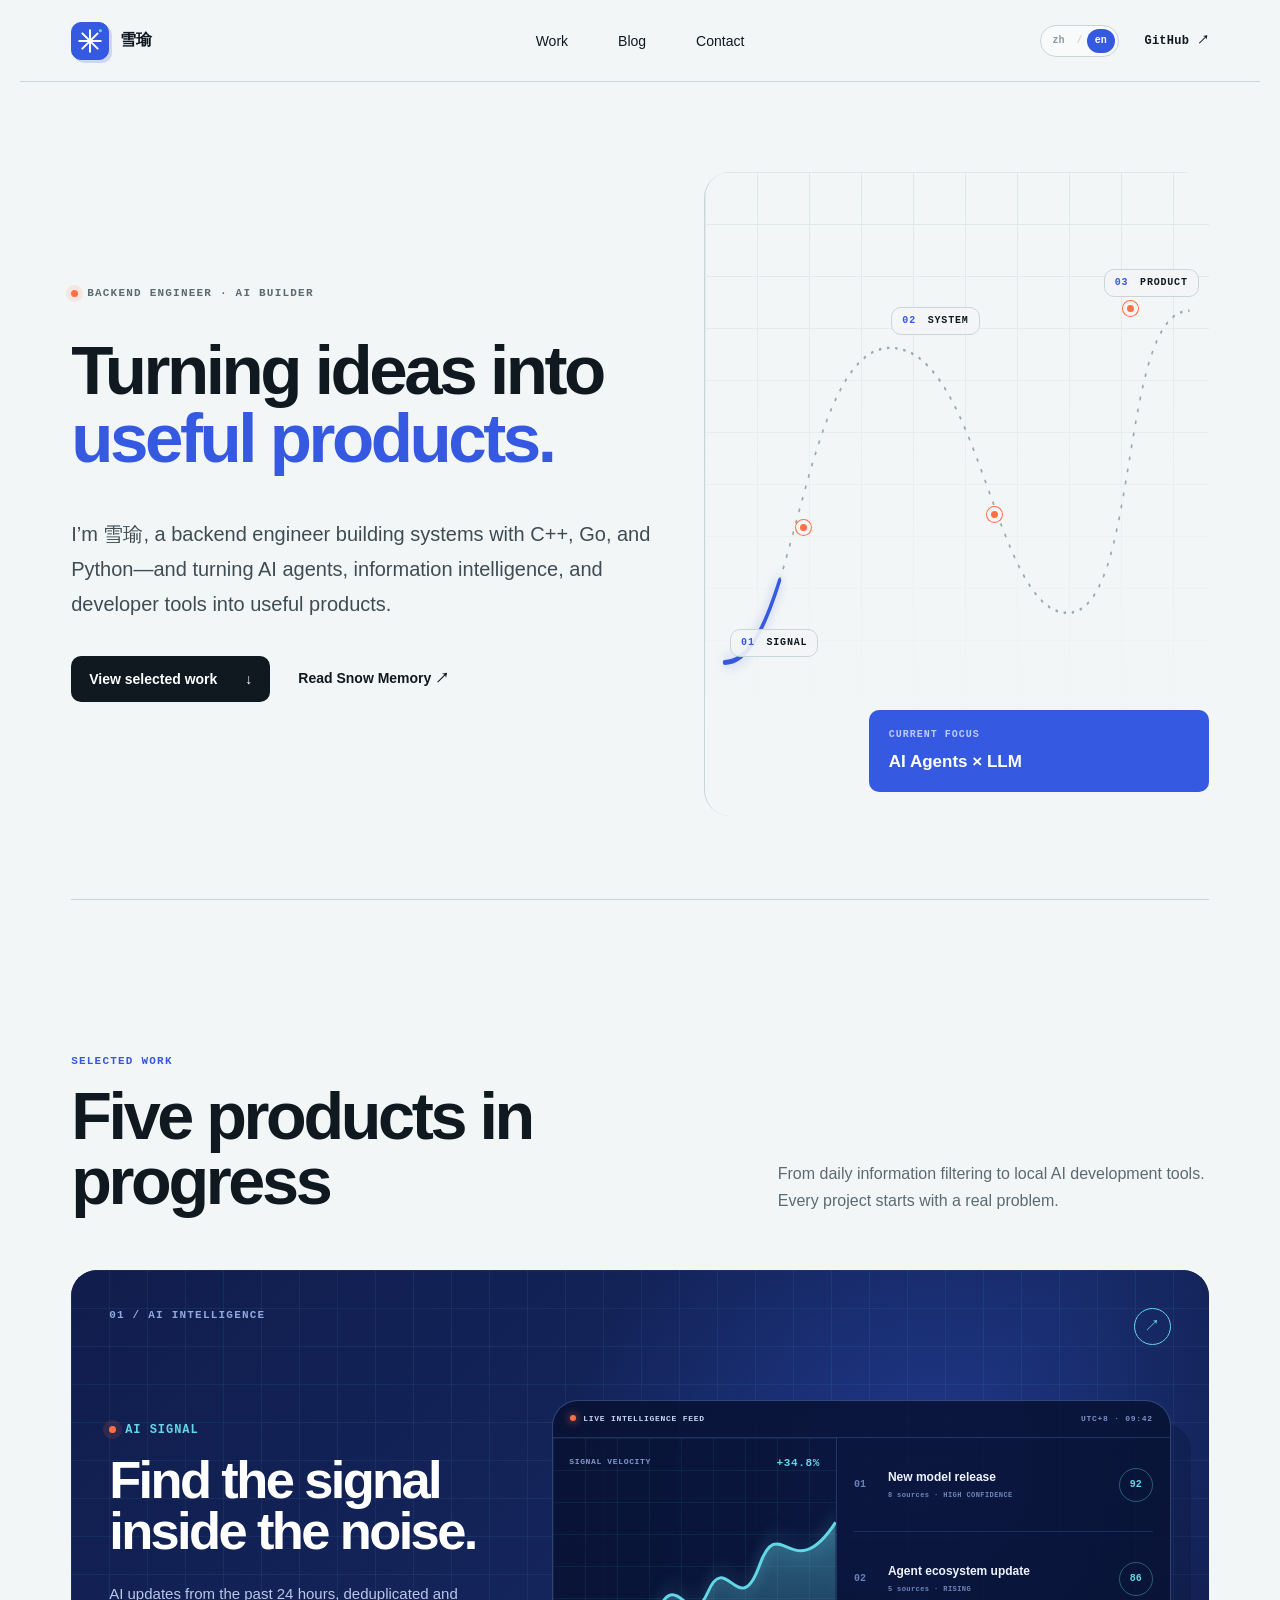
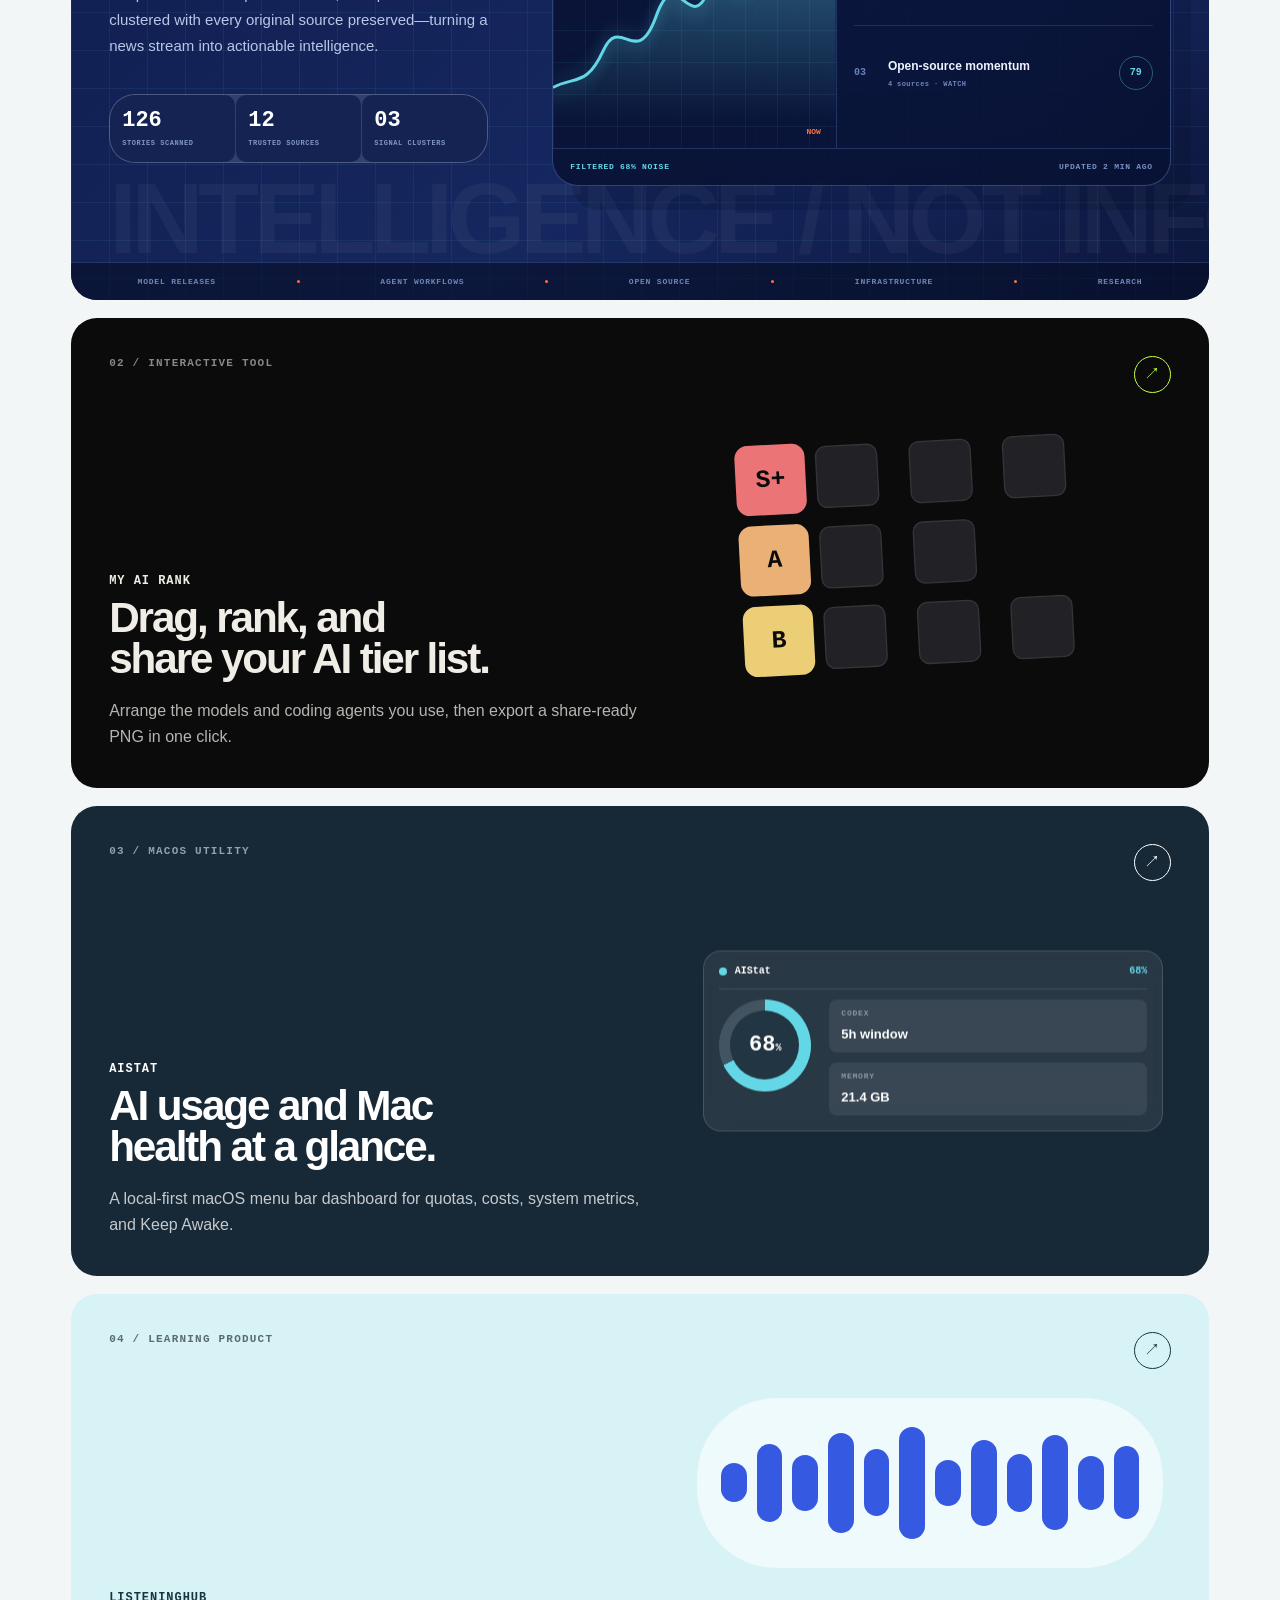
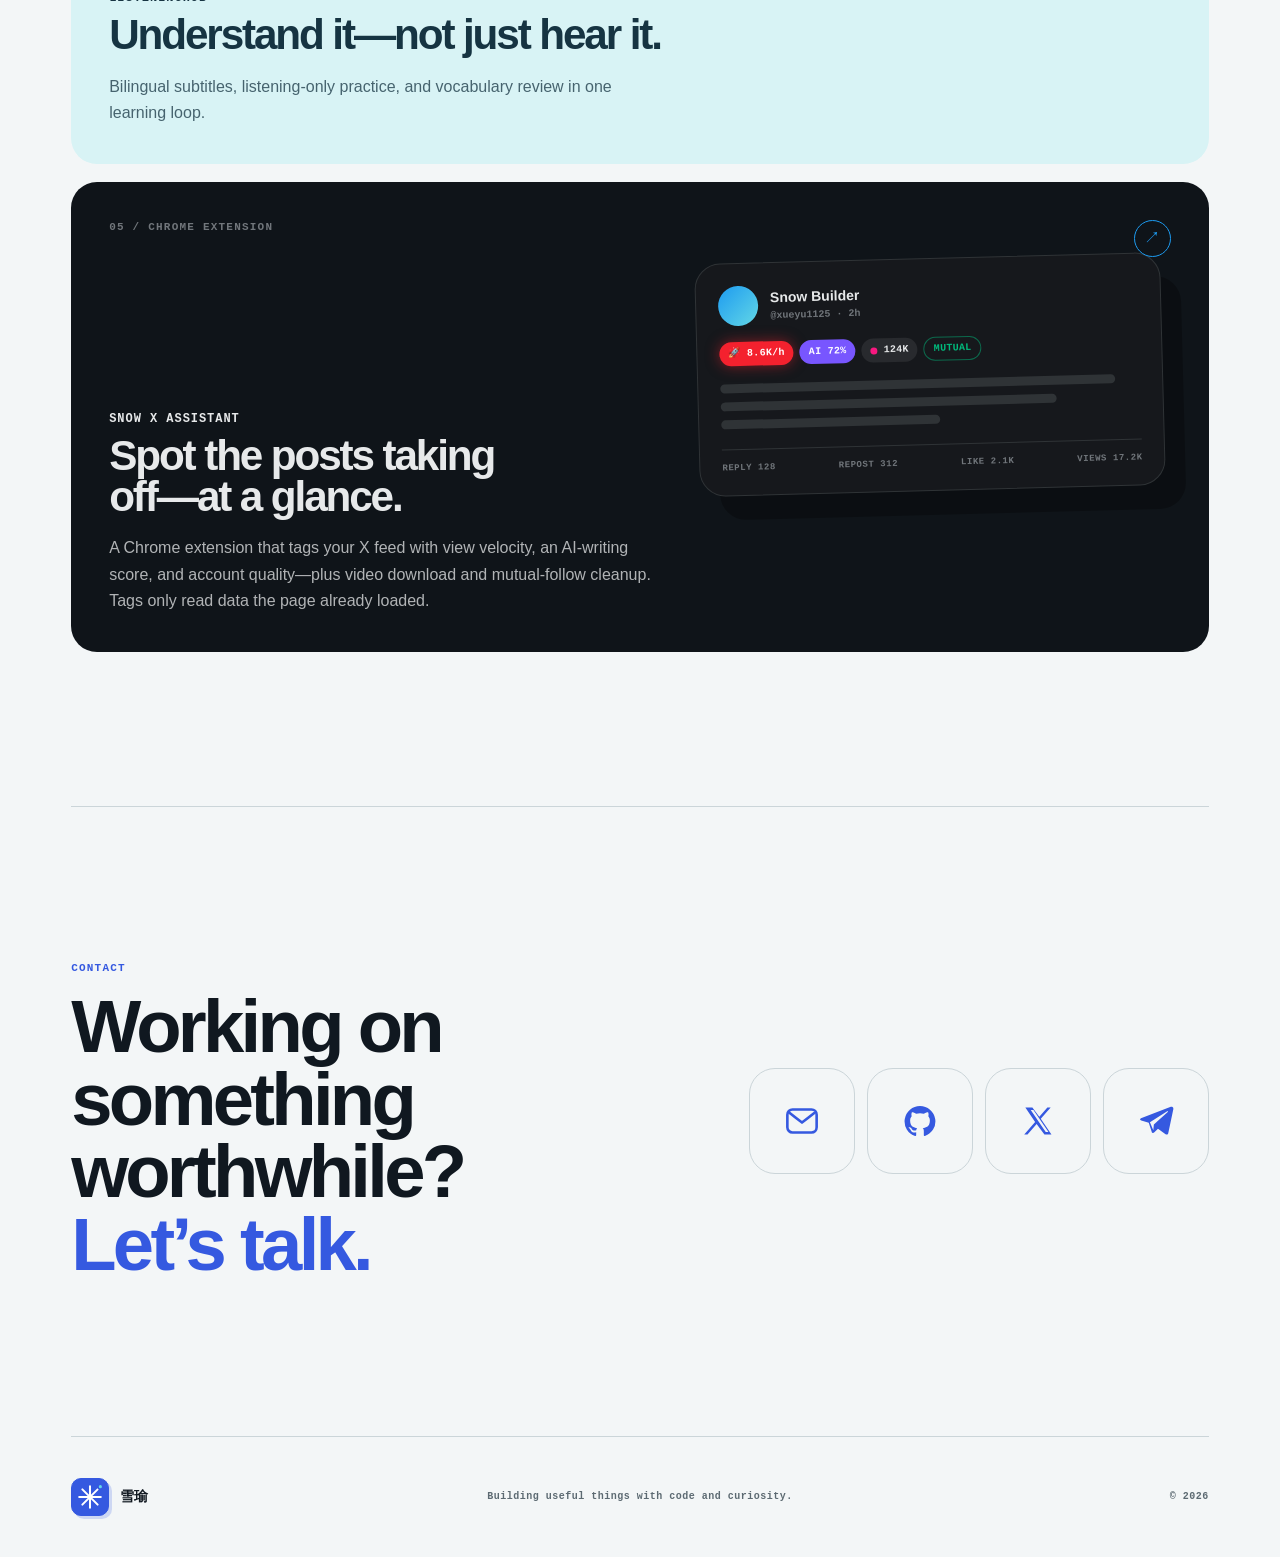
==== commit 61bb30a6: "feat: 每个作品新增产品介绍页，整行展示 AI 排行榜与 AIStat，移除 About 区" ====
--- a/index.html
+++ b/index.html
@@ -28,7 +28,6 @@
     <nav class="main-nav" aria-label="主导航">
       <a href="#work">项目</a>
       <a href="https://blog.dinosaurliu.com/" target="_blank" rel="noopener noreferrer">博客</a>
-      <a href="#about">关于</a>
       <a href="#contact">联系</a>
     </nav>
     <div class="header-actions">
@@ -89,7 +88,7 @@
       </div>
 
       <div class="project-grid">
-        <a class="project-card project-signal reveal" href="https://news.dinosaurliu.com/" target="_blank" rel="noopener noreferrer" aria-label="访问 AI Signal">
+<a class="project-card project-signal reveal" href="ai-signal/" aria-label="查看 AI Signal 产品介绍">
           <div class="project-topline">
             <span class="project-index">01 / AI intelligence</span>
             <span class="project-arrow" aria-hidden="true">↗</span>
@@ -132,7 +131,7 @@
           <div class="signal-ticker" aria-hidden="true"><span>MODEL RELEASES</span><i></i><span>AGENT WORKFLOWS</span><i></i><span>OPEN SOURCE</span><i></i><span>INFRASTRUCTURE</span><i></i><span>RESEARCH</span></div>
         </a>
 
-        <a class="project-card project-rank reveal" href="https://airank.dinosaurliu.com/" target="_blank" rel="noopener noreferrer" aria-label="访问 My AI Rank">
+<a class="project-card project-rank reveal" href="ai-rank/" aria-label="查看 My AI Rank 产品介绍">
           <div class="project-topline">
             <span class="project-index">02 / Interactive tool</span>
             <span class="project-arrow" aria-hidden="true">↗</span>
@@ -149,7 +148,7 @@
           </div>
         </a>
 
-        <a class="project-card project-aistat reveal" href="https://github.com/Andrew-liu/AIStat" target="_blank" rel="noopener noreferrer" aria-label="访问 AIStat GitHub 仓库">
+<a class="project-card project-aistat reveal" href="aistat/" aria-label="查看 AIStat 产品介绍">
           <div class="project-topline">
             <span class="project-index">03 / macOS utility</span>
             <span class="project-arrow" aria-hidden="true">↗</span>
@@ -167,7 +166,7 @@
           </div>
         </a>
 
-        <a class="project-card project-listening reveal" href="https://eng.dinosaurliu.com/" target="_blank" rel="noopener noreferrer" aria-label="访问 ListeningHub">
+<a class="project-card project-listening reveal" href="listeninghub/" aria-label="查看 ListeningHub 产品介绍">
           <div class="project-topline">
             <span class="project-index">04 / Learning product</span>
             <span class="project-arrow" aria-hidden="true">↗</span>
@@ -210,25 +209,6 @@
           </div>
         </a>
       </div>
-    </section>
-
-    <section class="about section" id="about" aria-labelledby="about-title">
-      <div class="about-title reveal">
-        <p class="section-kicker">About</p>
-        <h2 id="about-title">工程是底色，<br><span>好奇心是驱动。</span></h2>
-      </div>
-      <div class="about-body reveal">
-        <p class="about-lead">多年后端与系统开发经验，让我习惯从可靠性、性能和边界条件出发；现在，我把这套方法带进 AI 产品。</p>
-        <p>我关注 Agent 工作流、RAG、Coding Agent 和本地模型，也持续记录真实的部署过程与踩坑经验。我更喜欢先做出一个小而完整的闭环，再让它在使用中长大。</p>
-        <div class="skill-row" aria-label="技术栈">
-          <span>C++</span><span>Go</span><span>Python</span><span>Swift</span><span>AI Agents</span><span>Distributed Systems</span>
-        </div>
-      </div>
-      <aside class="about-aside reveal">
-        <span class="aside-label">Working principle</span>
-        <blockquote>“从真实问题出发，<br>把复杂留在系统里。”</blockquote>
-        <a class="text-link" href="https://blog.dinosaurliu.com/" target="_blank" rel="noopener noreferrer">访问个人博客 <span aria-hidden="true">↗</span></a>
-      </aside>
     </section>
 
     <section class="contact section" id="contact" aria-labelledby="contact-title">
--- a/styles.css
+++ b/styles.css
@@ -105,18 +105,15 @@
   white-space: nowrap;
 }
 html[lang="en"] .section-heading h2,
-html[lang="en"] .about-title h2,
 html[lang="en"] .contact h2,
 html[lang="en"] .project-copy h3,
-html[lang="en"] .signal-intro h3,
-html[lang="en"] .about-aside blockquote {
+html[lang="en"] .signal-intro h3 {
   font-family: "Aptos Display", "Segoe UI Variable Display", "Segoe UI", sans-serif;
   font-weight: 800;
   line-height: .98;
   letter-spacing: -.05em;
 }
 html[lang="en"] .section-heading h2 { font-size: clamp(42px, 5.2vw, 68px); }
-html[lang="en"] .about-title h2,
 html[lang="en"] .contact h2 { font-size: clamp(46px, 5.8vw, 76px); }
 html[lang="en"] .project-copy h3 { font-size: clamp(32px, 3.3vw, 48px); }
 html[lang="en"] .signal-intro h3 { max-width: 560px; font-size: clamp(38px, 4.1vw, 58px); }
@@ -124,8 +121,7 @@
 .skip-link,
 .button,
 .node,
-.hero-note,
-.skill-row span { border-radius: var(--radius-sm); }
+.hero-note { border-radius: var(--radius-sm); }
 
 .brand-mark { border-radius: var(--radius-sm); }
 .hero-stage,
@@ -158,7 +154,7 @@
   border-bottom: 1px solid var(--line);
 }
 .hero-copy { align-self: center; position: relative; z-index: 2; }
-.eyebrow, .section-kicker, .project-index, .aside-label {
+.eyebrow, .section-kicker, .project-index {
   margin: 0;
   color: var(--muted);
   font: 650 11px/1.4 var(--mono);
@@ -167,7 +163,7 @@
 }
 .eyebrow { display: flex; align-items: center; gap: 9px; margin-bottom: clamp(24px, 4vh, 44px); }
 .status-dot { width: 7px; height: 7px; border-radius: 50%; background: var(--orange); box-shadow: 0 0 0 5px rgb(255 112 67 / .12); }
-.hero h1, .section-heading h2, .about h2, .contact h2 {
+.hero h1, .section-heading h2, .contact h2 {
   margin: 0;
   font-family: var(--display);
   font-weight: 800;
@@ -228,7 +224,7 @@
 .project-card:hover .project-arrow { transform: rotate(45deg); }
 .project-copy { position: absolute; z-index: 2; left: clamp(24px, 3vw, 38px); right: clamp(24px, 3vw, 38px); bottom: clamp(24px, 3vw, 38px); }
 .project-label { margin: 0 0 10px; font: 700 12px/1 var(--mono); letter-spacing: .08em; text-transform: uppercase; }
-.project-copy h3 { max-width: 690px; margin: 0; font-family: var(--display); font-size: clamp(34px, 4vw, 56px); line-height: .98; letter-spacing: -.05em; }
+.project-copy h3 { max-width: 690px; margin: 0; font-family: var(--display); font-size: clamp(34px, 4vw, 56px); line-height: .98; letter-spacing: -.05em; text-wrap: balance; }
 .project-copy > p:last-child { max-width: 580px; margin: 18px 0 0; line-height: 1.65; opacity: .75; }
 .project-signal {
   isolation: isolate;
@@ -300,18 +296,22 @@
 .console-foot span:first-child { color: var(--cyan); }
 .signal-ticker { position: absolute; z-index: 3; left: 0; right: 0; bottom: 0; display: flex; justify-content: space-around; align-items: center; height: 38px; padding-inline: 26px; border-top: 1px solid rgb(122 159 240 / .24); color: #6f86ba; background: rgb(6 13 38 / .62); font: 650 8px/1 var(--mono); letter-spacing: .1em; }
 .signal-ticker i { width: 3px; height: 3px; border-radius: 50%; background: var(--orange); }
-.project-rank { color: #f0ede6; background: #0b0b0c; }
+.project-rank { grid-column: 1 / -1; min-height: 470px; color: #f0ede6; background: #0b0b0c; }
 .project-rank .project-index { color: #888783; }
 .project-rank .project-arrow { color: var(--lime); }
-.tier-preview { position: absolute; top: 105px; left: 12%; right: -8%; display: grid; grid-template-columns: 54px repeat(3, 64px); grid-auto-rows: 54px; gap: 8px; align-items: center; transform: rotate(-3deg); opacity: .92; }
-.tier-preview .tier { align-self: stretch; display: grid; place-items: center; color: #0b0b0c; font: 900 19px/1 var(--mono); }
+.project-rank .project-copy { right: 48%; }
+.tier-preview { position: absolute; top: 50%; right: 14%; display: grid; grid-template-columns: 54px repeat(3, 64px); grid-auto-rows: 54px; gap: 8px; align-items: center; transform: translateY(-50%) rotate(-3deg) scale(1.3); transform-origin: center; opacity: .92; transition: transform .35s ease; }
+.project-rank:hover .tier-preview { transform: translateY(-50%) rotate(0) scale(1.34); }
+.tier-preview .tier { grid-column: 1; align-self: stretch; display: grid; place-items: center; color: #0b0b0c; font: 900 19px/1 var(--mono); }
 .tier-s { background: #ff7f7f; }
 .tier-a { background: #ffbf7f; }
 .tier-b { background: #ffdf7f; }
 .tier-preview i { width: 48px; height: 48px; border-radius: 8px; background: #242429; border: 1px solid #38383e; }
-.project-aistat { color: white; background: #172836; }
+.project-aistat { grid-column: 1 / -1; min-height: 470px; color: white; background: #172836; }
 .project-aistat .project-index { color: #8da3b1; }
-.aistat-preview { position: absolute; top: 94px; left: 12%; right: 12%; display: grid; grid-template-columns: 100px 1fr; gap: 10px; padding: 15px; border: 1px solid rgb(255 255 255 / .14); border-radius: 18px; background: rgb(255 255 255 / .08); backdrop-filter: blur(14px); }
+.project-aistat .project-copy { right: 48%; }
+.aistat-preview { position: absolute; top: 50%; right: 4%; width: 41%; max-width: 460px; display: grid; grid-template-columns: 100px 1fr; gap: 10px; padding: 15px; border: 1px solid rgb(255 255 255 / .14); border-radius: 18px; background: rgb(255 255 255 / .08); backdrop-filter: blur(14px); transform: translateY(-50%); transition: transform .35s ease; }
+.project-aistat:hover .aistat-preview { transform: translateY(calc(-50% - 6px)); }
 .mac-pill { grid-column: 1 / -1; display: flex; align-items: center; gap: 8px; padding-bottom: 12px; border-bottom: 1px solid rgb(255 255 255 / .1); font: 600 10px/1 var(--mono); }
 .mac-pill span { width: 8px; height: 8px; border-radius: 50%; background: var(--cyan); }
 .mac-pill em { margin-left: auto; color: var(--cyan); font-style: normal; }
@@ -351,16 +351,10 @@
 .tweet-actions { display: flex; justify-content: space-between; gap: 10px; margin-top: 20px; padding-top: 14px; border-top: 1px solid #2f3336; color: #71767b; font: 600 9px/1 var(--mono); letter-spacing: .06em; }
 @keyframes snowx-glow { to { box-shadow: 0 0 24px rgb(244 33 46 / .8); } }
 
-.about { display: grid; grid-template-columns: 1fr 1fr; gap: 70px; }
-.about-title h2, .contact h2 { font-size: clamp(48px, 7vw, 88px); line-height: .94; }
-.about-title h2 span, .contact h2 span { color: var(--blue); }
-.about-body { padding-top: 28px; }
-.about-body p { margin: 0 0 24px; color: var(--muted); font-size: 16px; line-height: 1.8; }
-.about-body .about-lead { color: var(--ink); font-size: clamp(20px, 2vw, 26px); line-height: 1.55; }
-.skill-row { display: flex; flex-wrap: wrap; gap: 9px; margin-top: 38px; }
-.skill-row span { padding: 9px 12px; border: 1px solid var(--line); font: 600 10px/1 var(--mono); letter-spacing: .04em; }
-.about-aside { grid-column: 1 / -1; display: grid; grid-template-columns: 1fr 2fr auto; gap: 40px; align-items: end; margin-top: 25px; padding: 36px 0 0; border-top: 1px solid var(--line); }
-.about-aside blockquote { margin: 0; font-family: var(--display); font-size: clamp(30px, 4vw, 48px); font-weight: 750; line-height: 1.1; letter-spacing: -.04em; }
+.contact h2 { font-size: clamp(48px, 7vw, 88px); line-height: .94; }
+.contact h2 span { color: var(--blue); }
+
+
 
 .contact { display: grid; grid-template-columns: .9fr 1.1fr; gap: 80px; align-items: center; }
 .contact-links { display: grid; grid-template-columns: repeat(4, minmax(0, 1fr)); gap: 12px; width: 100%; max-width: 460px; justify-self: end; align-self: center; }
@@ -426,11 +420,18 @@
   .hero { grid-template-columns: 1fr; padding-top: 74px; }
   .hero-stage { min-height: 420px; border-left: 0; border-top: 1px solid var(--line); }
   .hero-meta { gap: 18px; flex-wrap: wrap; }
-  .section-heading, .about, .contact { grid-template-columns: 1fr; }
+  .section-heading, .contact { grid-template-columns: 1fr; }
   .section-heading > p { justify-self: start; }
   .project-grid { grid-template-columns: 1fr; }
-  .project-signal, .project-listening { grid-column: auto; }
-  .project-listening .project-copy { right: clamp(24px, 3vw, 38px); }
+  .project-signal, .project-listening, .project-rank, .project-aistat { grid-column: auto; }
+  .project-listening .project-copy,
+  .project-rank .project-copy,
+  .project-aistat .project-copy { right: clamp(24px, 3vw, 38px); }
+  .project-rank, .project-aistat { min-height: 540px; }
+  .tier-preview { top: 105px; left: 12%; right: auto; transform: rotate(-3deg); }
+  .project-rank:hover .tier-preview { transform: rotate(0); }
+  .aistat-preview { top: 94px; left: 12%; right: 12%; width: auto; max-width: none; transform: none; }
+  .project-aistat:hover .aistat-preview { transform: translateY(-6px); }
   .project-signal { min-height: 820px; }
   .signal-layout { grid-template-columns: 1fr; gap: 34px; align-content: start; }
   .signal-intro > p:last-of-type { max-width: 620px; }
@@ -440,7 +441,6 @@
   .project-snowx { grid-column: auto; min-height: 660px; }
   .project-snowx .project-copy { right: clamp(24px, 3vw, 38px); }
   .snowx-preview { top: 96px; left: clamp(24px, 3vw, 38px); right: clamp(24px, 3vw, 38px); width: auto; }
-  .about-aside { grid-template-columns: 1fr; align-items: start; }
   .contact { align-items: start; }
 }
 
@@ -489,7 +489,6 @@
   .snowx-preview { top: 82px; left: 20px; right: 20px; }
   .snowx-tweet { padding: 18px; }
   .tweet-actions span:nth-child(n+3) { display: none; }
-  .about { gap: 38px; }
   .contact { gap: 44px; }
   .contact-links { grid-template-columns: repeat(2, minmax(0, 1fr)); max-width: 320px; justify-self: start; }
   .contact-links svg { width: 32px; }
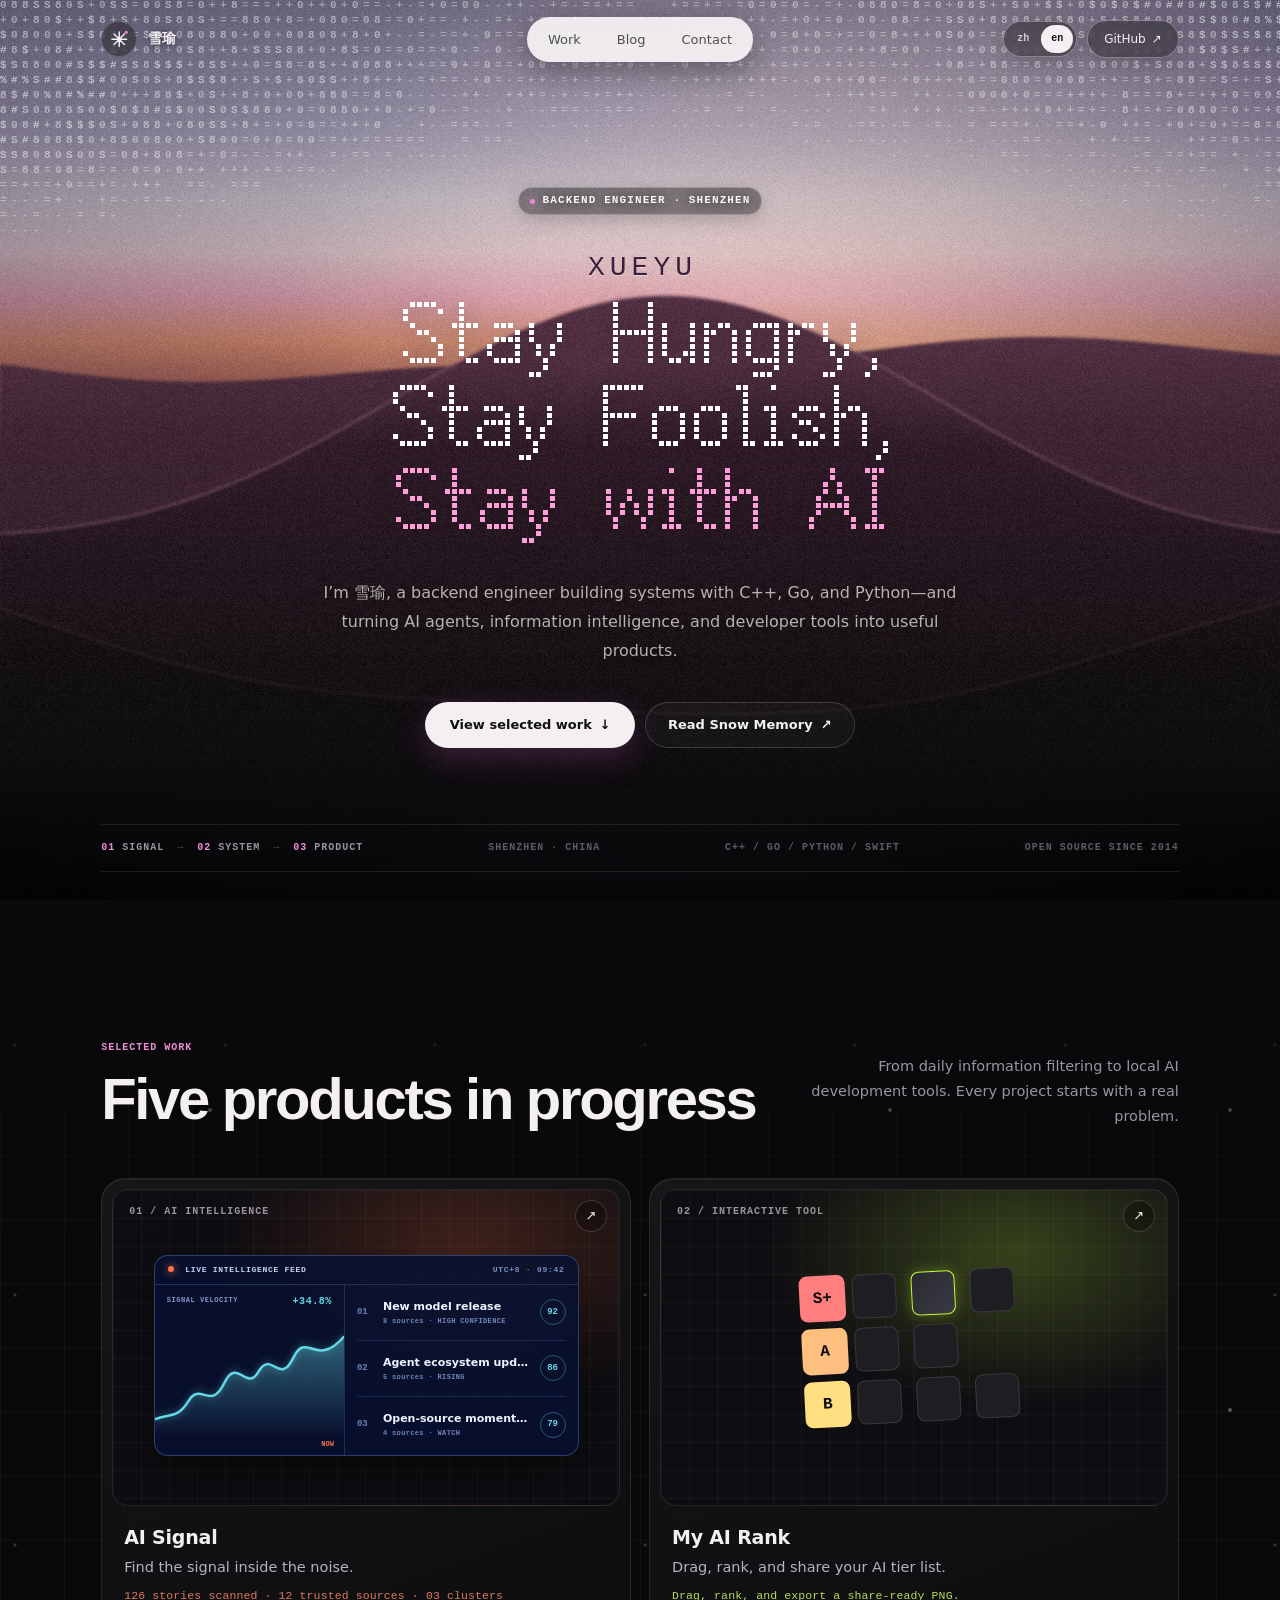
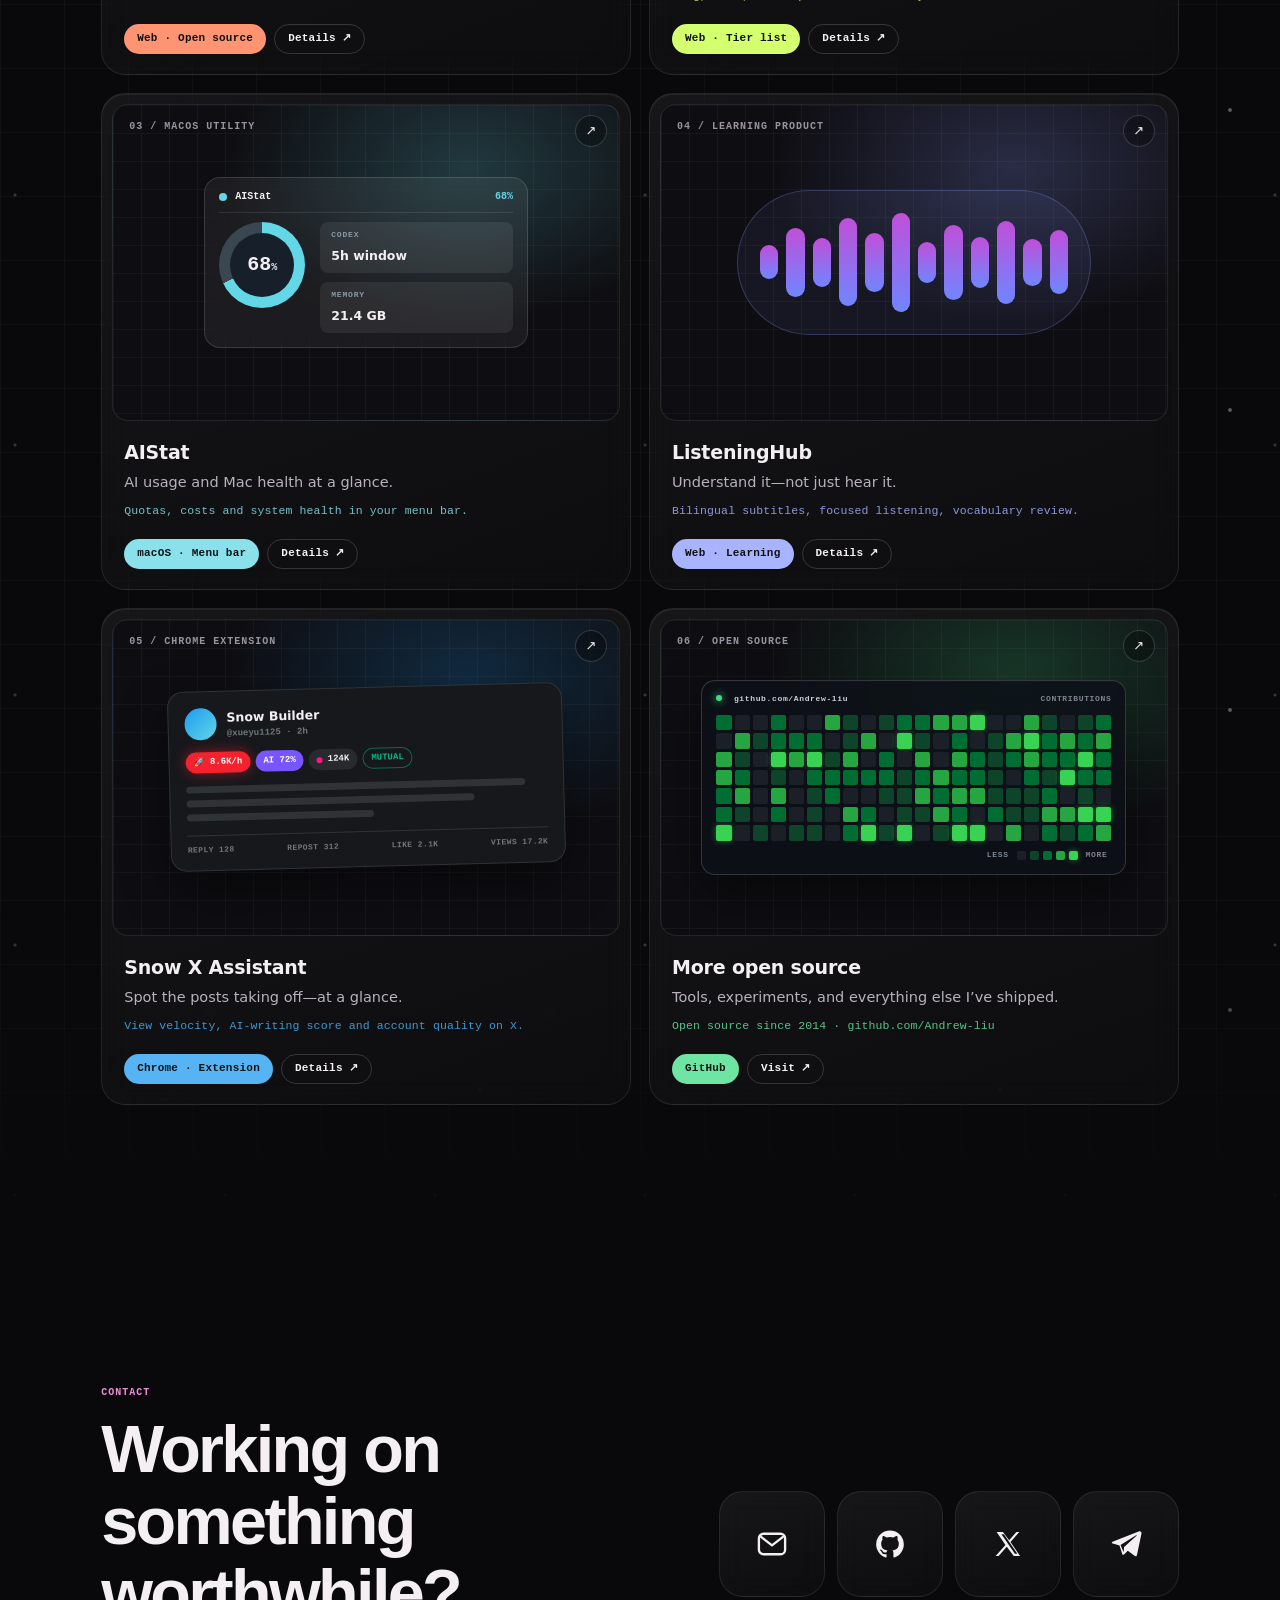
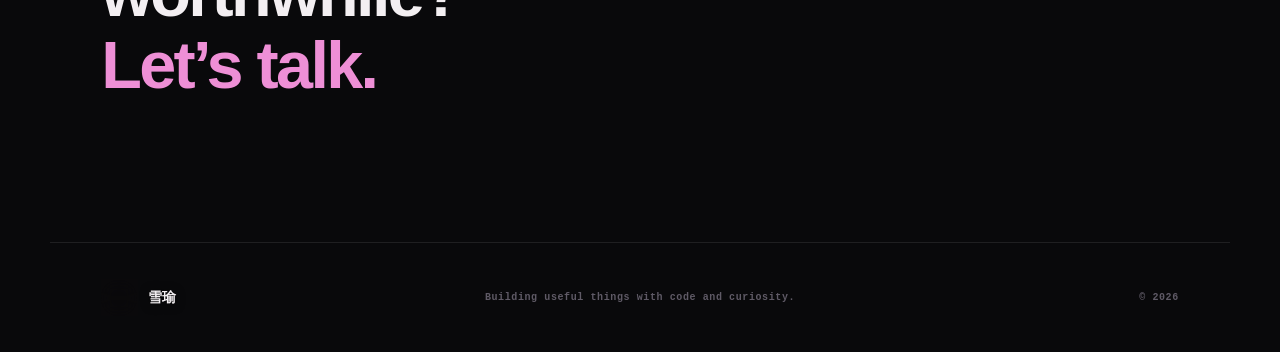
==== commit 4fdc38e9: "feat: 全站改为深色晚霞视觉，首页像素标题与作品集玻璃卡片 - 首页首屏改为单列居中构图，背景使用本地压缩的循环视频与封面帧，标题用 Fusion Pixel 点阵渲染，字体字号对齐参考站  - " ====
--- a/index.html
+++ b/index.html
@@ -4,16 +4,49 @@
   <meta charset="UTF-8">
   <meta name="viewport" content="width=device-width, initial-scale=1">
   <meta name="description" content="雪瑜的个人作品集：AI 产品、系统工程与技术写作。">
-  <meta name="theme-color" content="#f3f6f7">
+  <meta name="theme-color" content="#09090b">
   <title>雪瑜 — Builder of AI Tools</title>
+  <script>document.documentElement.classList.add('js');</script>
+  <link rel="canonical" href="https://www.dinosaurliu.com/">
+  <meta property="og:type" content="website">
+  <meta property="og:site_name" content="雪瑜">
+  <meta property="og:title" content="雪瑜 — Stay Hungry, Stay Foolish, Stay with AI">
+  <meta property="og:description" content="雪瑜的个人作品集：AI 产品、系统工程与技术写作。">
+  <meta property="og:url" content="https://www.dinosaurliu.com/">
+  <meta property="og:image" content="https://www.dinosaurliu.com/assets/og-cover.jpg">
+  <meta property="og:image:width" content="1200">
+  <meta property="og:image:height" content="630">
+  <meta name="twitter:card" content="summary_large_image">
+  <meta name="twitter:site" content="@xueyu1125">
+  <meta name="twitter:image" content="https://www.dinosaurliu.com/assets/og-cover.jpg">
   <link rel="icon" href="assets/favicon.svg?v=4" type="image/svg+xml" sizes="any">
   <link rel="shortcut icon" href="assets/favicon.svg?v=4" type="image/svg+xml">
+  <link rel="preload" as="image" href="assets/hero-poster.webp" media="(min-width: 641px)" fetchpriority="high">
+  <link rel="preload" as="image" href="assets/hero-poster-mobile.webp" media="(max-width: 640px)" fetchpriority="high">
+  <link rel="preload" as="font" type="font/woff2" href="assets/fonts/FusionPixel12-Latin.woff2" crossorigin>
+  <link rel="stylesheet" href="https://db.onlinewebfonts.com/c/8cb707a9b8a73f8a7403336b861c3074?family=BubbledotICG-FinePos" media="print" onload="this.media='all'">
   <link rel="stylesheet" href="styles.css">
   <script src="script.js" defer></script>
 </head>
 <body>
   <a class="skip-link" href="#main">跳到主要内容</a>
   <div class="progress" aria-hidden="true"><span id="progressBar"></span></div>
+  <div class="hero-bg" aria-hidden="true">
+    <canvas class="hero-scene" id="heroScene"></canvas>
+    <video class="hero-video" id="heroVideo" muted loop playsinline preload="none" disablepictureinpicture poster="assets/hero-poster.webp"></video>
+    <script>
+      (function () {
+        var v = document.getElementById('heroVideo');
+        var small = window.matchMedia('(max-width: 640px)').matches;
+        var still = window.matchMedia('(prefers-reduced-motion: reduce)').matches || (navigator.connection && navigator.connection.saveData);
+        if (small) v.poster = 'assets/hero-poster-mobile.webp';
+        if (still) { v.dataset.still = 'true'; return; }
+        v.src = small ? 'assets/hero-mobile.mp4' : 'assets/hero.mp4';
+        v.preload = 'auto';
+        v.autoplay = true;
+      })();
+    </script>
+  </div>
 
   <header class="site-header">
     <a class="brand" href="#top" aria-label="雪瑜首页">
@@ -33,7 +66,6 @@
     <div class="header-actions">
       <div class="language-switch" role="group" aria-label="选择语言">
         <button type="button" data-language="zh" aria-pressed="true">zh</button>
-        <span aria-hidden="true">/</span>
         <button type="button" data-language="en" aria-pressed="false">en</button>
       </div>
       <a class="header-link" href="https://github.com/Andrew-liu" target="_blank" rel="noopener noreferrer">GitHub <span aria-hidden="true">↗</span></a>
@@ -42,36 +74,24 @@
 
   <main id="main">
     <section class="hero" id="top" aria-labelledby="hero-title">
-      <div class="hero-copy reveal">
-        <p class="eyebrow"><span class="status-dot"></span> Backend engineer · AI builder</p>
-        <h1 id="hero-title">把想法做成<br><span>能用的产品。</span></h1>
+      <div class="hero-copy">
+        <p class="eyebrow"><span class="status-dot"></span> Backend engineer · Shenzhen</p>
+        <p class="hero-name" aria-hidden="true">XUEYU</p>
+        <h1 id="hero-title" class="hero-title" aria-label="Stay Hungry, Stay Foolish, Stay with AI">
+          <span class="hero-title-text">Stay Hungry,<br>Stay Foolish,<br><span>Stay with AI</span></span>
+          <canvas class="hero-title-line" aria-hidden="true" data-text="Stay Hungry,"></canvas>
+          <canvas class="hero-title-line" aria-hidden="true" data-text="Stay Foolish,"></canvas>
+          <canvas class="hero-title-line" aria-hidden="true" data-text="Stay with AI" data-accent="true"></canvas>
+        </h1>
         <p class="hero-intro">我是雪瑜，一名后端工程师。用 C++、Go 和 Python 构建系统，也把 AI Agent、信息聚合与开发者工具做成真正可用的产品。</p>
         <div class="hero-actions">
           <a class="button button-primary" href="#work">查看作品 <span aria-hidden="true">↓</span></a>
-          <a class="text-link" href="https://blog.dinosaurliu.com/" target="_blank" rel="noopener noreferrer">阅读 Snow Memory <span aria-hidden="true">↗</span></a>
+          <a class="button button-ghost text-link" href="https://blog.dinosaurliu.com/" target="_blank" rel="noopener noreferrer">阅读 Snow Memory <span aria-hidden="true">↗</span></a>
         </div>
       </div>
 
-      <div class="hero-stage reveal" aria-label="从信号到产品的工程路径">
-        <div class="signal-map" aria-hidden="true">
-          <svg viewBox="0 0 620 520" preserveAspectRatio="none">
-            <path class="track track-base" d="M24 396 C112 396 118 142 228 142 S356 356 446 356 S508 112 596 112"/>
-            <path class="track track-live" d="M24 396 C112 396 118 142 228 142 S356 356 446 356 S508 112 596 112"/>
-          </svg>
-          <span class="node node-one"><b>01</b> SIGNAL</span>
-          <span class="node node-two"><b>02</b> SYSTEM</span>
-          <span class="node node-three"><b>03</b> PRODUCT</span>
-          <span class="pulse pulse-one"></span>
-          <span class="pulse pulse-two"></span>
-          <span class="pulse pulse-three"></span>
-        </div>
-        <div class="hero-note">
-          <span>Current focus</span>
-          <strong>AI Agents × LLM</strong>
-        </div>
-      </div>
-
-      <div class="hero-meta reveal">
+      <div class="hero-meta">
+        <em class="hero-path" aria-hidden="true"><b>01</b> SIGNAL <i>→</i> <b>02</b> SYSTEM <i>→</i> <b>03</b> PRODUCT</em>
         <span>Shenzhen · China</span>
         <span>C++ / Go / Python / Swift</span>
         <span>Open source since 2014</span>
@@ -82,29 +102,17 @@
       <div class="section-heading reveal">
         <div>
           <p class="section-kicker">Selected work</p>
-<h2 id="work-title">五个正在生长的产品</h2>
+          <h2 id="work-title">五个正在生长的产品</h2>
         </div>
         <p>从每天的信息筛选，到本地设备上的 AI 开发体验。每个项目都从一个真实问题开始。</p>
       </div>
 
       <div class="project-grid">
-<a class="project-card project-signal reveal" href="ai-signal/" aria-label="查看 AI Signal 产品介绍">
-          <div class="project-topline">
+        <a class="project-card project-signal reveal" href="ai-signal/" aria-label="查看 AI Signal 产品介绍">
+          <div class="project-preview" aria-hidden="true">
             <span class="project-index">01 / AI intelligence</span>
-            <span class="project-arrow" aria-hidden="true">↗</span>
-          </div>
-          <div class="signal-layout">
-            <div class="signal-intro">
-              <p class="project-label"><span></span> AI Signal</p>
-              <h3>从信息洪流中，<br>识别真正的信号。</h3>
-              <p>聚合过去 24 小时 AI 动态，合并重复报道，保留原始信源，把新闻流变成可判断的信号。</p>
-              <div class="signal-stats" aria-hidden="true">
-                <span><b>126</b><small>STORIES SCANNED</small></span>
-                <span><b>12</b><small>TRUSTED SOURCES</small></span>
-                <span><b>03</b><small>SIGNAL CLUSTERS</small></span>
-              </div>
-            </div>
-            <div class="signal-console" aria-hidden="true">
+            <span class="project-arrow">↗</span>
+            <div class="signal-console">
               <div class="console-head">
                 <span><i></i> LIVE INTELLIGENCE FEED</span>
                 <span>UTC+8 · 09:42</span>
@@ -125,68 +133,73 @@
                   <li><b>03</b><span><strong>Open-source momentum</strong><small>4 sources · WATCH</small></span><em>79</em></li>
                 </ol>
               </div>
-              <div class="console-foot"><span>FILTERED 68% NOISE</span><span>UPDATED 2 MIN AGO</span></div>
-            </div>
-          </div>
-          <div class="signal-ticker" aria-hidden="true"><span>MODEL RELEASES</span><i></i><span>AGENT WORKFLOWS</span><i></i><span>OPEN SOURCE</span><i></i><span>INFRASTRUCTURE</span><i></i><span>RESEARCH</span></div>
-        </a>
-
-<a class="project-card project-rank reveal" href="ai-rank/" aria-label="查看 My AI Rank 产品介绍">
-          <div class="project-topline">
+            </div>
+          </div>
+          <div class="project-copy">
+            <h3>AI Signal</h3>
+            <p class="project-desc">从信息洪流中，识别真正的信号。</p>
+            <p class="project-en">126 stories scanned · 12 trusted sources · 03 clusters</p>
+            <div class="project-foot"><span class="project-chip">Web · Open source</span><span class="project-more">详情</span></div>
+          </div>
+        </a>
+
+        <a class="project-card project-rank reveal" href="ai-rank/" aria-label="查看 My AI Rank 产品介绍">
+          <div class="project-preview" aria-hidden="true">
             <span class="project-index">02 / Interactive tool</span>
-            <span class="project-arrow" aria-hidden="true">↗</span>
-          </div>
-          <div class="tier-preview" aria-hidden="true">
-            <span class="tier tier-s">S+</span><i></i><i></i><i></i>
-            <span class="tier tier-a">A</span><i></i><i></i>
-            <span class="tier tier-b">B</span><i></i><i></i><i></i>
-          </div>
-          <div class="project-copy">
-            <p class="project-label">My AI Rank</p>
-            <h3>拖一拖，排出你的 AI 榜单。</h3>
-            <p>排列常用模型与编程 Agent，并一键导出适合分享的 PNG。</p>
-          </div>
-        </a>
-
-<a class="project-card project-aistat reveal" href="aistat/" aria-label="查看 AIStat 产品介绍">
-          <div class="project-topline">
+            <span class="project-arrow">↗</span>
+            <div class="tier-preview">
+              <span class="tier tier-s">S+</span><i></i><i></i><i></i>
+              <span class="tier tier-a">A</span><i></i><i></i>
+              <span class="tier tier-b">B</span><i></i><i></i><i></i>
+            </div>
+          </div>
+          <div class="project-copy">
+            <h3>My AI Rank</h3>
+            <p class="project-desc">拖一拖，排出你的 AI 榜单。</p>
+            <p class="project-en">Drag, rank, and export a share-ready PNG.</p>
+            <div class="project-foot"><span class="project-chip">Web · Tier list</span><span class="project-more">详情</span></div>
+          </div>
+        </a>
+
+        <a class="project-card project-aistat reveal" href="aistat/" aria-label="查看 AIStat 产品介绍">
+          <div class="project-preview" aria-hidden="true">
             <span class="project-index">03 / macOS utility</span>
-            <span class="project-arrow" aria-hidden="true">↗</span>
-          </div>
-          <div class="aistat-preview" aria-hidden="true">
-            <div class="mac-pill"><span></span><b>AIStat</b><em>68%</em></div>
-            <div class="usage-ring"><span>68<small>%</small></span></div>
-            <div class="metric"><span>CODEX</span><b>5h window</b></div>
-            <div class="metric"><span>MEMORY</span><b>21.4 GB</b></div>
-          </div>
-          <div class="project-copy">
-            <p class="project-label">AIStat</p>
-            <h3>AI 用量与 Mac 状态，一眼掌握。</h3>
-            <p>本地优先的 macOS 菜单栏仪表盘，集中展示额度、成本、系统指标与 Keep Awake。</p>
-          </div>
-        </a>
-
-<a class="project-card project-listening reveal" href="listeninghub/" aria-label="查看 ListeningHub 产品介绍">
-          <div class="project-topline">
+            <span class="project-arrow">↗</span>
+            <div class="aistat-preview">
+              <div class="mac-pill"><span></span><b>AIStat</b><em>68%</em></div>
+              <div class="usage-ring"><span>68<small>%</small></span></div>
+              <div class="metric"><span>CODEX</span><b>5h window</b></div>
+              <div class="metric"><span>MEMORY</span><b>21.4 GB</b></div>
+            </div>
+          </div>
+          <div class="project-copy">
+            <h3>AIStat</h3>
+            <p class="project-desc">AI 用量与 Mac 状态，一眼掌握。</p>
+            <p class="project-en">Quotas, costs and system health in your menu bar.</p>
+            <div class="project-foot"><span class="project-chip">macOS · Menu bar</span><span class="project-more">详情</span></div>
+          </div>
+        </a>
+
+        <a class="project-card project-listening reveal" href="listeninghub/" aria-label="查看 ListeningHub 产品介绍">
+          <div class="project-preview" aria-hidden="true">
             <span class="project-index">04 / Learning product</span>
-            <span class="project-arrow" aria-hidden="true">↗</span>
-          </div>
-          <div class="wave-preview" aria-hidden="true">
-            <span style="--h:32%"></span><span style="--h:64%"></span><span style="--h:46%"></span><span style="--h:82%"></span><span style="--h:55%"></span><span style="--h:92%"></span><span style="--h:38%"></span><span style="--h:70%"></span><span style="--h:48%"></span><span style="--h:78%"></span><span style="--h:44%"></span><span style="--h:60%"></span>
-          </div>
-          <div class="project-copy">
-            <p class="project-label">ListeningHub</p>
-            <h3>听懂，而不只是听过。</h3>
-            <p>把双语字幕、纯听模式与词汇复习放进同一个学习闭环。</p>
-          </div>
-        </a>
-
-<a class="project-card project-snowx reveal" href="snow-x-assistant/" aria-label="查看 Snow X Assistant 产品介绍">
-          <div class="project-topline">
+            <span class="project-arrow">↗</span>
+            <div class="wave-preview">
+              <span style="--h:32%"></span><span style="--h:64%"></span><span style="--h:46%"></span><span style="--h:82%"></span><span style="--h:55%"></span><span style="--h:92%"></span><span style="--h:38%"></span><span style="--h:70%"></span><span style="--h:48%"></span><span style="--h:78%"></span><span style="--h:44%"></span><span style="--h:60%"></span>
+            </div>
+          </div>
+          <div class="project-copy">
+            <h3>ListeningHub</h3>
+            <p class="project-desc">听懂，而不只是听过。</p>
+            <p class="project-en">Bilingual subtitles, focused listening, vocabulary review.</p>
+            <div class="project-foot"><span class="project-chip">Web · Learning</span><span class="project-more">详情</span></div>
+          </div>
+        </a>
+
+        <a class="project-card project-snowx reveal" href="snow-x-assistant/" aria-label="查看 Snow X Assistant 产品介绍">
+          <div class="project-preview" aria-hidden="true">
             <span class="project-index">05 / Chrome extension</span>
-            <span class="project-arrow" aria-hidden="true">↗</span>
-          </div>
-          <div class="snowx-preview" aria-hidden="true">
+            <span class="project-arrow">↗</span>
             <div class="snowx-tweet">
               <div class="tweet-head">
                 <span class="tweet-avatar"></span>
@@ -203,9 +216,28 @@
             </div>
           </div>
           <div class="project-copy">
-            <p class="project-label">Snow X Assistant</p>
-            <h3>看清哪条推文正在起飞。</h3>
-            <p>为 X 信息流标出推文流速、AI 腔指数与账号质量，附带视频下载和互关清理。标签只读页面已有数据，不额外请求接口。</p>
+            <h3>Snow X Assistant</h3>
+            <p class="project-desc">看清哪条推文正在起飞。</p>
+            <p class="project-en">View velocity, AI-writing score and account quality on X.</p>
+            <div class="project-foot"><span class="project-chip">Chrome · Extension</span><span class="project-more">详情</span></div>
+          </div>
+        </a>
+
+        <a class="project-card project-github reveal" href="https://github.com/Andrew-liu" target="_blank" rel="noopener noreferrer" aria-label="在 GitHub 查看更多开源项目">
+          <div class="project-preview" aria-hidden="true">
+            <span class="project-index">06 / Open source</span>
+            <span class="project-arrow">↗</span>
+            <div class="github-preview">
+              <div class="github-head"><span><i></i> github.com/Andrew-liu</span><span>CONTRIBUTIONS</span></div>
+              <div class="heatmap"></div>
+              <div class="github-legend"><span>LESS</span><i class="l0"></i><i class="l1"></i><i class="l2"></i><i class="l3"></i><i class="l4"></i><span>MORE</span></div>
+            </div>
+          </div>
+          <div class="project-copy">
+            <h3>更多开源项目</h3>
+            <p class="project-desc">工具、实验和写过的代码，都在 GitHub 上。</p>
+            <p class="project-en">Open source since 2014 · github.com/Andrew-liu</p>
+            <div class="project-foot"><span class="project-chip">GitHub</span><span class="project-more">访问</span></div>
           </div>
         </a>
       </div>
--- a/styles.css
+++ b/styles.css
@@ -1,387 +1,532 @@
+@font-face {
+  font-family: "Fusion Pixel 12px Proportional SC";
+  src: url("assets/fonts/FusionPixel12-Latin.woff2") format("woff2");
+  font-weight: 400;
+  font-display: swap;
+}
+
 :root {
-  --paper: #f3f6f7;
-  --paper-2: #e7edef;
-  --ink: #101820;
-  --muted: #5c6a72;
-  --line: #cbd5d9;
-  --blue: #3559e0;
+  --bg: #09090b;
+  --ink: #f3eff2;
+  --muted: #9a94a0;
+  --dim: #5f5a66;
+  --line: rgb(255 255 255 / .09);
+  --line-strong: rgb(255 255 255 / .16);
+  --glass: rgb(255 255 255 / .035);
+  --glass-2: rgb(255 255 255 / .06);
+  --accent: #ee8fd6;
+  --glow-rgb: 156 62 138;
   --cyan: #63d7e6;
   --orange: #ff7043;
   --lime: #c6ff3e;
-  --white: #ffffff;
-  --max: 1240px;
+  --blue: #3559e0;
+  --max: 1180px;
   --pad: clamp(20px, 4vw, 56px);
   --radius-sm: 10px;
   --radius-md: 16px;
-  --radius-lg: 26px;
+  --radius-lg: 24px;
   --radius-pill: 999px;
-  --display: "Arial Narrow", "Aptos Display", "PingFang SC", "Microsoft YaHei", sans-serif;
-  --body: "Aptos", "Segoe UI", "PingFang SC", "Microsoft YaHei", sans-serif;
-  --mono: "Cascadia Mono", "SFMono-Regular", Consolas, monospace;
+  --display: "PingFang SC", "Microsoft YaHei", "Aptos Display", "Segoe UI", sans-serif;
+  --body: Inter, "PingFang SC", "Microsoft YaHei", system-ui, sans-serif;
+  --mono: "SFMono-Regular", Consolas, "Liberation Mono", monospace;
+  --name-font: "BubbledotICG-FinePos", "SFMono-Regular", Consolas, monospace;
+  --matrix: "Fusion Pixel 12px Proportional SC", "BubbledotICG-FinePos", monospace;
 }
 
 * { box-sizing: border-box; }
-html { scroll-behavior: smooth; }
+html { scroll-behavior: smooth; background: var(--bg); }
 body {
   margin: 0;
+  min-height: 100vh;
   color: var(--ink);
-  background: var(--paper);
+  background:
+    radial-gradient(ellipse 58vw 46vh at 50% 42%, rgb(var(--glow-rgb) / .30), transparent 72%) fixed,
+    radial-gradient(ellipse 90vw 80vh at 50% 50%, rgb(var(--glow-rgb) / .07), transparent 75%) fixed,
+    var(--bg);
   font-family: var(--body);
   text-rendering: optimizeLegibility;
   overflow-x: hidden;
+  position: relative;
+  isolation: isolate;
+}
+body::before {
+  content: "";
+  position: fixed;
+  inset: 0;
+  z-index: -1;
+  pointer-events: none;
+  background: radial-gradient(ellipse at center, transparent 55%, rgb(0 0 0 / .55));
 }
 a { color: inherit; text-decoration: none; }
 button, input { font: inherit; }
-::selection { color: var(--white); background: var(--blue); }
-.skip-link {
-  position: fixed;
-  z-index: 100;
-  left: 16px;
-  top: 12px;
-  padding: 10px 14px;
-  color: white;
-  background: var(--ink);
-  transform: translateY(-150%);
-}
+::selection { color: #0b0b0c; background: var(--accent); }
+.skip-link { position: fixed; z-index: 100; left: 16px; top: 12px; padding: 10px 14px; border-radius: var(--radius-sm); color: #0b0b0c; background: var(--ink); transform: translateY(-150%); }
 .skip-link:focus { transform: translateY(0); }
-.progress { position: fixed; inset: 0 0 auto; z-index: 90; height: 3px; pointer-events: none; }
-.progress span { display: block; width: 0; height: 100%; background: var(--orange); }
-
+.progress { position: fixed; inset: 0 0 auto; z-index: 90; height: 2px; pointer-events: none; }
+.progress span { display: block; width: 0; height: 100%; background: linear-gradient(90deg, rgb(var(--glow-rgb)), var(--accent)); }
+
+/* Header: centered pill nav */
 .site-header,
-.site-footer {
-  width: min(100%, var(--max));
-  margin-inline: auto;
-  padding-inline: var(--pad);
-}
+.site-footer { width: min(100%, var(--max)); margin-inline: auto; padding-inline: var(--pad); }
 .site-header {
-  height: 82px;
+  position: sticky;
+  top: 0;
+  z-index: 60;
+  height: 78px;
   display: grid;
   grid-template-columns: 1fr auto 1fr;
   align-items: center;
-  border-bottom: 1px solid var(--line);
-}
-.brand { display: inline-flex; align-items: center; gap: 11px; width: max-content; font-weight: 750; letter-spacing: -.02em; }
+}
+.site-header::before {
+  content: "";
+  position: absolute;
+  inset: 0 calc(50% - 50vw);
+  z-index: -1;
+  background: linear-gradient(to bottom, rgb(9 9 11 / .82), rgb(9 9 11 / 0));
+  backdrop-filter: blur(10px);
+  -webkit-mask-image: linear-gradient(to bottom, black 60%, transparent);
+  mask-image: linear-gradient(to bottom, black 60%, transparent);
+}
+.brand { display: inline-flex; align-items: center; gap: 11px; width: max-content; font-weight: 600; font-size: 14px; letter-spacing: -.02em; }
 .brand-mark {
   display: grid;
-  width: 38px;
-  height: 38px;
+  width: 36px;
+  height: 36px;
   place-items: center;
-  border: 1px solid var(--blue);
-  color: white;
-  background: var(--blue);
-  box-shadow: 3px 3px 0 rgb(53 89 224 / .2);
-  transition: transform .25s ease, box-shadow .25s ease;
-}
-.brand:hover .brand-mark { transform: translate(-2px, -2px); box-shadow: 5px 5px 0 var(--cyan); }
-.brand-mark svg { display: block; width: 100%; height: 100%; overflow: visible; }
-.brand-spark { fill: none; stroke: currentColor; stroke-width: 2.25; stroke-linecap: round; }
-.brand-mark circle { fill: var(--cyan); stroke: var(--blue); stroke-width: 1.5; }
-.main-nav { display: flex; gap: clamp(22px, 4vw, 50px); font-size: 14px; }
-.main-nav a, .header-link { position: relative; padding-block: 8px; }
-.main-nav a::after, .header-link::after, .text-link::after {
+  border: 1px solid var(--line-strong);
+  border-radius: 50%;
+  color: var(--ink);
+  background: rgb(255 255 255 / .06);
+  transition: transform .25s ease, border-color .25s ease;
+}
+.brand:hover .brand-mark { transform: rotate(45deg); border-color: var(--accent); }
+.brand-mark svg { display: block; width: 72%; height: 72%; overflow: visible; }
+.brand-spark { fill: none; stroke: currentColor; stroke-width: 2.4; stroke-linecap: round; }
+.brand-mark circle { fill: var(--accent); stroke: none; }
+.main-nav {
+  display: flex;
+  gap: 4px;
+  padding: 5px;
+  border-radius: var(--radius-pill);
+  background: rgb(245 242 244 / .94);
+  box-shadow: 0 8px 30px rgb(0 0 0 / .35);
+  font-size: 13px;
+  font-weight: 500;
+}
+.main-nav a { padding: 10px 16px; border-radius: var(--radius-pill); color: #232224c7; transition: color .2s ease, background .2s ease; }
+.main-nav a:hover { color: #111; background: rgb(0 0 0 / .07); }
+.header-actions { justify-self: end; display: flex; align-items: center; gap: 10px; }
+.header-link, .language-switch {
+  display: inline-flex;
+  align-items: center;
+  height: 36px;
+  border: 1px solid rgb(255 255 255 / .32);
+  border-radius: var(--radius-pill);
+  background: rgb(12 10 13 / .42);
+  -webkit-backdrop-filter: blur(10px);
+  backdrop-filter: blur(10px);
+  box-shadow: 0 6px 22px rgb(0 0 0 / .18);
+}
+.brand { text-shadow: 0 1px 10px rgb(0 0 0 / .6); }
+.brand-mark { background: rgb(12 10 13 / .42); -webkit-backdrop-filter: blur(10px); backdrop-filter: blur(10px); }
+.header-link { gap: 6px; height: 38px; padding: 0 16px; font-size: 12px; transition: border-color .2s ease, background .2s ease; }
+.header-link:hover { border-color: var(--ink); background: rgb(255 255 255 / .08); }
+.language-switch { gap: 2px; padding: 3px; color: rgb(255 255 255 / .72); font: 700 10px/1 var(--mono); letter-spacing: .04em; }
+.language-switch button { height: 28px; padding: 0 10px; border: 0; border-radius: var(--radius-pill); color: inherit; background: transparent; cursor: pointer; transition: color .2s ease, background .2s ease; }
+.language-switch button:hover { color: var(--ink); }
+.language-switch button[aria-pressed="true"] { color: #111; background: var(--ink); }
+.language-switch button:focus-visible { outline: 2px solid var(--accent); outline-offset: 2px; }
+
+main { width: min(100%, var(--max)); margin-inline: auto; padding-inline: var(--pad); }
+
+/* Hero: centered, dot-matrix title */
+.hero {
+  min-height: calc(100vh - 78px);
+  min-height: calc(100svh - 78px);
+  display: grid;
+  grid-template-rows: 1fr auto;
+  padding-block: clamp(48px, 9vh, 110px) 28px;
+  position: relative;
+}
+/* Hero background: same layering as the reference site. */
+.hero-bg {
+  position: absolute;
+  z-index: -1;
+  top: 0;
+  left: 0;
+  width: 100%;
+  height: 100vh;
+  height: 100svh;
+  min-height: 640px;
+  overflow: hidden;
+  pointer-events: none;
+  isolation: isolate;
+  background:
+    radial-gradient(at 50% 66%, #5c2b5bb8, #0000 34%),
+    radial-gradient(at 50% 100%, #9d543f57, #0000 42%),
+    #080708;
+  -webkit-mask-image: linear-gradient(to bottom, #000 84%, transparent);
+  mask-image: linear-gradient(to bottom, #000 84%, transparent);
+}
+.hero-scene,
+.hero-video {
+  position: absolute;
+  inset: 0;
+  z-index: 0;
+  display: block;
+  width: 100%;
+  height: 100%;
+}
+.hero-scene { opacity: 0; transition: opacity .8s cubic-bezier(.22, 1, .36, 1); }
+.hero-scene.is-active { opacity: 1; z-index: 1; }
+.hero-video {
+  object-fit: cover;
+  object-position: center;
+  opacity: .98;
+  filter: saturate(.98) contrast(1.04) brightness(.9945);
+}
+.hero-bg::before {
   content: "";
   position: absolute;
-  left: 0;
-  right: 100%;
-  bottom: 2px;
-  height: 1px;
-  background: currentColor;
-  transition: right .25s ease;
-}
-.main-nav a:hover::after, .header-link:hover::after, .text-link:hover::after { right: 0; }
-.header-actions { justify-self: end; display: flex; align-items: center; gap: clamp(16px, 2vw, 28px); }
-.header-link { font: 650 12px/1 var(--mono); letter-spacing: .02em; }
-.language-switch { display: flex; align-items: center; gap: 4px; padding: 3px; border: 1px solid var(--line); border-radius: var(--radius-pill); color: #8b989f; background: rgb(255 255 255 / .55); font: 700 10px/1 var(--mono); letter-spacing: .04em; }
-.language-switch > span { color: var(--line); }
-.language-switch button { padding: 7px 8px; border: 0; border-radius: var(--radius-pill); color: inherit; background: transparent; cursor: pointer; transition: color .2s ease, background .2s ease; }
-.language-switch button:hover, .language-switch button[aria-pressed="true"] { color: white; background: var(--blue); }
-.language-switch button:focus-visible { outline: 2px solid var(--orange); outline-offset: 2px; }
-html[lang="en"] .hero h1 {
-  max-width: 820px;
-  font-family: "Aptos Display", "Segoe UI Variable Display", "Segoe UI", sans-serif;
-  font-size: clamp(52px, 5.4vw, 78px);
-  line-height: .98;
-  letter-spacing: -.05em;
-  white-space: nowrap;
-}
-html[lang="en"] .section-heading h2,
-html[lang="en"] .contact h2,
-html[lang="en"] .project-copy h3,
-html[lang="en"] .signal-intro h3 {
-  font-family: "Aptos Display", "Segoe UI Variable Display", "Segoe UI", sans-serif;
-  font-weight: 800;
-  line-height: .98;
-  letter-spacing: -.05em;
-}
-html[lang="en"] .section-heading h2 { font-size: clamp(42px, 5.2vw, 68px); }
-html[lang="en"] .contact h2 { font-size: clamp(46px, 5.8vw, 76px); }
-html[lang="en"] .project-copy h3 { font-size: clamp(32px, 3.3vw, 48px); }
-html[lang="en"] .signal-intro h3 { max-width: 560px; font-size: clamp(38px, 4.1vw, 58px); }
-
-.skip-link,
-.button,
-.node,
-.hero-note { border-radius: var(--radius-sm); }
-
-.brand-mark { border-radius: var(--radius-sm); }
-.hero-stage,
-.project-card,
-.signal-console,
-.signal-stats,
-.aistat-preview,
-.wave-preview { border-radius: var(--radius-lg); }
-.hero-stage,
-.signal-stats,
-.signal-console { overflow: hidden; }
-.project-card::before,
-.project-card::after { border-radius: inherit; }
-.signal-stats span,
-.metric,
-.tier-preview .tier,
-.tier-preview i { border-radius: var(--radius-sm); }
-.contact-links { display: grid; gap: 14px; border-top: 0; }
-.contact-links a { border: 1px solid var(--line); border-radius: var(--radius-lg); }
-
-main { width: min(100%, var(--max)); margin-inline: auto; padding-inline: var(--pad); }
-.hero {
-  min-height: calc(100vh - 82px);
-  min-height: calc(100svh - 82px);
-  display: grid;
-  grid-template-columns: minmax(0, 1.08fr) minmax(350px, .92fr);
-  grid-template-rows: 1fr auto;
-  gap: 20px 40px;
-  padding-block: clamp(66px, 10vh, 120px) 28px;
-  border-bottom: 1px solid var(--line);
-}
-.hero-copy { align-self: center; position: relative; z-index: 2; }
-.eyebrow, .section-kicker, .project-index {
-  margin: 0;
-  color: var(--muted);
-  font: 650 11px/1.4 var(--mono);
-  letter-spacing: .11em;
-  text-transform: uppercase;
-}
-.eyebrow { display: flex; align-items: center; gap: 9px; margin-bottom: clamp(24px, 4vh, 44px); }
-.status-dot { width: 7px; height: 7px; border-radius: 50%; background: var(--orange); box-shadow: 0 0 0 5px rgb(255 112 67 / .12); }
-.hero h1, .section-heading h2, .contact h2 {
-  margin: 0;
-  font-family: var(--display);
-  font-weight: 800;
-  letter-spacing: -.065em;
-}
-.hero h1 { font-size: clamp(56px, 7.2vw, 104px); line-height: .96; max-width: 760px; }
-.hero h1 span { color: var(--blue); }
-html[lang="en"] .hero h1 br,
-html[lang="en"] .hero h1 span { white-space: nowrap; }
-.hero-intro { max-width: 600px; margin: clamp(30px, 5vh, 54px) 0 0; color: #3f4c53; font-size: clamp(16px, 1.6vw, 20px); line-height: 1.75; }
-.hero-actions { display: flex; align-items: center; gap: 28px; margin-top: 34px; }
-.button { display: inline-flex; align-items: center; justify-content: space-between; gap: 28px; padding: 15px 18px; min-width: 158px; font-weight: 700; font-size: 14px; transition: transform .25s ease, background .25s ease; }
-.button-primary { color: white; background: var(--ink); }
-.button-primary:hover { transform: translateY(-3px); background: var(--blue); }
-.text-link { position: relative; font-weight: 700; font-size: 14px; padding-block: 8px; }
-
-.hero-stage { align-self: stretch; min-height: 520px; position: relative; border-left: 1px solid var(--line); overflow: hidden; }
-.hero-stage::before {
+  inset: -10%;
+  z-index: 1;
+  filter: blur(24px);
+  background:
+    linear-gradient(#08070847 0%, #08070814 38%, #0807088f 82%, #080708d1 100%),
+    radial-gradient(circle at 52% 48%, #ffcee11f, #0000 18%),
+    radial-gradient(circle at 45% 75%, #6e39722e, #0000 32%);
+}
+.hero-bg::after {
   content: "";
   position: absolute;
   inset: 0;
-  opacity: .48;
-  background-image: linear-gradient(var(--line) 1px, transparent 1px), linear-gradient(90deg, var(--line) 1px, transparent 1px);
-  background-size: 52px 52px;
-  mask-image: linear-gradient(to bottom, black, transparent 90%);
-}
-.signal-map { position: absolute; inset: 0; }
-.signal-map svg { width: 100%; height: 100%; overflow: visible; }
-.track { fill: none; stroke-width: 2; }
-.track-base { stroke: #9ba9af; stroke-dasharray: 3 7; }
-.track-live { stroke: var(--blue); stroke-width: 4; stroke-linecap: round; stroke-dasharray: 100 1000; animation: signal 4s linear infinite; filter: drop-shadow(0 0 6px rgb(53 89 224 / .4)); }
-.node { position: absolute; padding: 8px 10px; border: 1px solid var(--line); background: rgb(243 246 247 / .9); font: 650 10px/1 var(--mono); letter-spacing: .08em; }
-.node b { color: var(--blue); margin-right: 5px; }
-.node-one { left: 5%; top: 71%; }
-.node-two { left: 37%; top: 21%; }
-.node-three { right: 2%; top: 15%; }
-.pulse { position: absolute; width: 15px; height: 15px; border: 4px solid var(--paper); border-radius: 50%; background: var(--orange); box-shadow: 0 0 0 1px var(--orange); }
-.pulse-one { left: 18%; top: 54%; }
-.pulse-two { left: 56%; top: 52%; }
-.pulse-three { right: 14%; top: 20%; }
-.hero-note { position: absolute; right: 0; bottom: 24px; width: min(84%, 340px); padding: 20px; color: white; background: var(--blue); }
-.hero-note span { display: block; margin-bottom: 12px; color: #bfcbff; font: 600 10px/1 var(--mono); letter-spacing: .1em; text-transform: uppercase; }
-.hero-note strong { font-size: 17px; }
-.hero-meta { grid-column: 1 / -1; display: flex; justify-content: space-between; padding-top: 24px; border-top: 1px solid var(--line); color: var(--muted); font: 600 10px/1 var(--mono); letter-spacing: .07em; text-transform: uppercase; }
-@keyframes signal { to { stroke-dashoffset: -1100; } }
-
-.section { padding-block: clamp(90px, 12vw, 160px); border-bottom: 1px solid var(--line); }
-.section-heading { display: grid; grid-template-columns: 1.2fr .8fr; gap: 60px; align-items: end; margin-bottom: 56px; }
-.section-kicker { color: var(--blue); margin-bottom: 15px; }
-.section-heading h2 { font-size: clamp(42px, 6vw, 76px); line-height: .96; }
-.section-heading > p { max-width: 460px; justify-self: end; margin: 0; color: var(--muted); font-size: 16px; line-height: 1.7; }
-.project-grid { display: grid; grid-template-columns: 1.2fr .8fr; gap: 18px; }
-.project-card { position: relative; min-height: 520px; padding: clamp(24px, 3vw, 38px); overflow: hidden; transition: transform .35s cubic-bezier(.2,.8,.2,1), box-shadow .35s ease; }
-.project-card:hover { transform: translateY(-6px); box-shadow: 0 18px 46px rgb(16 24 32 / .12); }
-.project-card:focus-visible { outline: 3px solid var(--orange); outline-offset: 4px; }
-.project-topline { display: flex; justify-content: space-between; position: relative; z-index: 3; }
-.project-arrow { display: grid; place-items: center; width: 37px; height: 37px; border: 1px solid currentColor; border-radius: 50%; transition: transform .25s ease, color .25s ease, background .25s ease; }
-.project-card:hover .project-arrow { transform: rotate(45deg); }
-.project-copy { position: absolute; z-index: 2; left: clamp(24px, 3vw, 38px); right: clamp(24px, 3vw, 38px); bottom: clamp(24px, 3vw, 38px); }
-.project-label { margin: 0 0 10px; font: 700 12px/1 var(--mono); letter-spacing: .08em; text-transform: uppercase; }
-.project-copy h3 { max-width: 690px; margin: 0; font-family: var(--display); font-size: clamp(34px, 4vw, 56px); line-height: .98; letter-spacing: -.05em; text-wrap: balance; }
-.project-copy > p:last-child { max-width: 580px; margin: 18px 0 0; line-height: 1.65; opacity: .75; }
-.project-signal {
-  isolation: isolate;
-  grid-column: 1 / -1;
-  min-height: 630px;
-  padding-bottom: 76px;
-  color: white;
-  background: #101d4d;
-}
-.project-signal::before {
+  z-index: 1;
+  opacity: .12;
+  background-image: linear-gradient(#ffffff06 1px, #0000 1px), linear-gradient(90deg, #ffffff06 1px, #0000 1px);
+  background-size: 4px 4px;
+  -webkit-mask-image: linear-gradient(#000, #0000 88%);
+  mask-image: linear-gradient(#000, #0000 88%);
+}
+.site-header::before { opacity: 0; transition: opacity .3s ease; }
+.site-header.is-scrolled::before { opacity: 1; }
+.hero-copy { align-self: center; display: flex; flex-direction: column; align-items: center; text-align: center; }
+.eyebrow {
+  display: inline-flex;
+  align-items: center;
+  gap: 8px;
+  margin: 0;
+  padding: 6px 11px;
+  border: 1px solid #ffffff42;
+  border-radius: var(--radius-pill);
+  background: #0c0a0d66;
+  -webkit-backdrop-filter: blur(8px);
+  backdrop-filter: blur(8px);
+  box-shadow: 0 5px 18px #0000002e;
+  color: #fffffff0;
+  font: 600 11px/1.2 var(--mono);
+  letter-spacing: .1em;
+  text-transform: uppercase;
+  text-shadow: 0 1px 12px #000000b8;
+}
+.status-dot { width: 5px; height: 5px; border-radius: 50%; background: var(--accent); box-shadow: 0 0 12px var(--accent); animation: blink 2.4s ease-in-out infinite; }
+@keyframes blink { 50% { opacity: .35; } }
+.hero-name { margin: clamp(22px, 4vh, 42px) 0 0; color: #3b203a; font: 500 clamp(20px, 2.35vw, 28px)/1.2 var(--name-font); letter-spacing: .18em; padding-left: .18em; text-shadow: 0 1px 0 #ffffff6b, 0 3px 16px #ffeef93d; }
+.hero h1 {
+  display: flex;
+  flex-direction: column;
+  align-items: center;
+  gap: clamp(4px, .7vw, 8px);
+  min-height: 1.9em;
+  margin: 18px 0 0;
+  color: #fff;
+  font-family: var(--matrix);
+  font-size: clamp(36px, 6.65vw, 84px);
+  font-weight: 400;
+  line-height: 1.1;
+  -webkit-font-smoothing: none;
+  filter: drop-shadow(0 2px 12px rgb(20 8 18 / .45));
+}
+.hero h1 span { color: #ff9fda; }
+.hero-title-line { display: none; max-width: 100%; image-rendering: pixelated; }
+.hero h1.is-pixel .hero-title-line { display: block; }
+.hero h1.is-pixel .hero-title-text { display: none; }
+.hero-intro { max-width: 640px; margin: clamp(24px, 4vh, 38px) 0 0; color: #f4f0ebb8; text-shadow: 0 1px 12px #000000b8; font-size: clamp(13px, 1.45vw, 16px); line-height: 1.8; }
+.hero-actions { display: grid; grid-template-columns: repeat(2, minmax(0, 1fr)); gap: 10px; margin-top: clamp(26px, 4vh, 40px); }
+.hero-actions .button { justify-content: center; min-width: 200px; }
+.button {
+  display: inline-flex;
+  align-items: center;
+  gap: 8px;
+  min-height: 46px;
+  padding: 0 22px;
+  border-radius: var(--radius-pill);
+  font-weight: 600;
+  font-size: 13px;
+  transition: transform .25s ease, background .25s ease, border-color .25s ease, box-shadow .25s ease;
+}
+.button:hover { transform: translateY(-2px); }
+.button-primary { color: #111; background: #f4f0f2; box-shadow: 0 10px 30px rgb(var(--glow-rgb) / .35); }
+.button-primary:hover { background: #fff; box-shadow: 0 14px 40px rgb(var(--glow-rgb) / .5); }
+.button-ghost { border: 1px solid var(--line-strong); background: rgb(255 255 255 / .03); }
+.button-ghost:hover { border-color: var(--ink); background: rgb(255 255 255 / .08); }
+
+.hero-meta {
+  display: flex;
+  flex-wrap: wrap;
+  justify-content: space-between;
+  align-items: center;
+  gap: 14px 24px;
+  margin-top: 48px;
+  padding: 18px 0;
+  border-top: 1px solid var(--line);
+  border-bottom: 1px solid var(--line);
+  color: var(--dim);
+  font: 600 10px/1 var(--mono);
+  letter-spacing: .1em;
+  text-transform: uppercase;
+}
+.hero-path { color: var(--muted); font-style: normal; }
+.hero-path b { color: var(--accent); font-weight: 700; }
+.hero-path i { margin-inline: 6px; font-style: normal; color: var(--dim); }
+
+/* Section heading */
+.section { position: relative; padding-block: clamp(90px, 11vw, 150px); }
+.section-kicker { margin: 0 0 14px; color: var(--accent); font: 600 10px/1.4 var(--mono); letter-spacing: .1em; text-transform: uppercase; }
+.section-heading { display: grid; grid-template-columns: 1fr auto; gap: 40px; align-items: end; margin-bottom: 48px; }
+.section-heading h2, .contact h2 { margin: 0; font-family: var(--display); font-weight: 900; letter-spacing: -.02em; }
+.section-heading h2 { font-size: clamp(36px, 4.6vw, 58px); line-height: 1.05; }
+.section-heading > p { max-width: 380px; margin: 0; color: var(--muted); font-size: 14.5px; line-height: 1.75; text-align: right; }
+html[lang="en"] .section-heading h2,
+html[lang="en"] .contact h2 { font-family: "Aptos Display", "Segoe UI Variable Display", "Segoe UI", sans-serif; letter-spacing: -.04em; }
+
+/* Work backdrop: fine grid + floating dots */
+.work::before,
+.work::after {
   content: "";
   position: absolute;
-  z-index: -2;
-  inset: 0;
+  z-index: -1;
+  top: 0;
+  bottom: 0;
+  left: 50%;
+  width: 100vw;
+  transform: translateX(-50%);
+  pointer-events: none;
+}
+.work::before {
+  background-image: linear-gradient(rgb(255 255 255 / .035) 1px, transparent 1px), linear-gradient(90deg, rgb(255 255 255 / .035) 1px, transparent 1px);
+  background-size: 64px 64px;
+  -webkit-mask-image: linear-gradient(to bottom, transparent, black 18%, black 82%, transparent);
+  mask-image: linear-gradient(to bottom, transparent, black 18%, black 82%, transparent);
+}
+.work::after {
+  background-image:
+    radial-gradient(circle, rgb(255 255 255 / .55) 0 1.4px, transparent 2.4px),
+    radial-gradient(circle, rgb(238 143 214 / .5) 0 1.2px, transparent 2.2px),
+    radial-gradient(circle, rgb(255 255 255 / .3) 0 1px, transparent 2px);
+  background-size: 340px 300px, 520px 460px, 210px 250px;
+  background-position: 40px 60px, 220px 180px, 120px 20px;
+  opacity: .6;
+  animation: drift 40s linear infinite;
+  -webkit-mask-image: linear-gradient(to bottom, transparent, black 15%, black 85%, transparent);
+  mask-image: linear-gradient(to bottom, transparent, black 15%, black 85%, transparent);
+}
+@keyframes drift { to { background-position: 40px -240px, 220px -280px, 120px -230px; } }
+
+/* Project cards: two equal columns, glass */
+.project-grid { display: grid; grid-template-columns: repeat(2, minmax(0, 1fr)); gap: 18px; }
+.project-card {
+  --card-accent: var(--accent);
+  position: relative;
+  display: flex;
+  flex-direction: column;
+  padding: 10px;
+  border: 1px solid var(--line);
+  border-radius: var(--radius-lg);
+  background: linear-gradient(160deg, rgb(255 255 255 / .06), rgb(255 255 255 / .02));
+  backdrop-filter: blur(16px);
+  -webkit-backdrop-filter: blur(16px);
+  box-shadow: inset 0 1px 0 rgb(255 255 255 / .06);
+  transition: transform .35s cubic-bezier(.2,.8,.2,1), border-color .35s ease, box-shadow .35s ease;
+}
+.project-card:hover {
+  transform: translateY(-5px);
+  border-color: color-mix(in srgb, var(--card-accent) 45%, transparent);
+  box-shadow: inset 0 1px 0 rgb(255 255 255 / .08), 0 24px 60px rgb(0 0 0 / .45), 0 0 50px color-mix(in srgb, var(--card-accent) 14%, transparent);
+}
+.project-card:focus-visible { outline: 2px solid var(--card-accent); outline-offset: 4px; }
+.project-preview {
+  position: relative;
+  display: grid;
+  place-items: center;
+  aspect-ratio: 16 / 10;
+  overflow: hidden;
+  border: 1px solid var(--line);
+  border-radius: calc(var(--radius-lg) - 8px);
   background:
-    linear-gradient(rgb(99 215 230 / .07) 1px, transparent 1px),
-    linear-gradient(90deg, rgb(99 215 230 / .07) 1px, transparent 1px),
-    radial-gradient(circle at 75% 35%, rgb(53 89 224 / .34), transparent 38%),
-    linear-gradient(135deg, #101d4d, #15275f 58%, #0d173d);
-  background-size: 38px 38px, 38px 38px, auto, auto;
-}
-.project-signal::after {
-  content: "INTELLIGENCE / NOT INFORMATION";
+    radial-gradient(70% 70% at 70% 20%, color-mix(in srgb, var(--card-accent) 22%, transparent), transparent 70%),
+    linear-gradient(rgb(255 255 255 / .035) 1px, transparent 1px),
+    linear-gradient(90deg, rgb(255 255 255 / .035) 1px, transparent 1px),
+    #0e0d11;
+  background-size: auto, 28px 28px, 28px 28px, auto;
+}
+.project-index { position: absolute; z-index: 3; left: 16px; top: 15px; color: var(--muted); font: 650 10px/1.4 var(--mono); letter-spacing: .1em; text-transform: uppercase; }
+.project-arrow {
   position: absolute;
-  z-index: -1;
-  left: 38px;
-  bottom: 42px;
-  color: rgb(255 255 255 / .045);
-  font: 800 clamp(48px, 7.8vw, 106px)/.8 var(--display);
-  letter-spacing: -.055em;
-  white-space: nowrap;
-}
-.project-signal .project-index { color: #8fa8df; }
-.project-signal .project-arrow { color: var(--cyan); }
-.signal-layout { position: absolute; inset: 92px clamp(24px, 3vw, 38px) 76px; display: grid; grid-template-columns: minmax(280px, .76fr) minmax(480px, 1.24fr); gap: clamp(30px, 5vw, 70px); align-items: center; }
-.signal-intro { position: relative; z-index: 2; }
-.signal-intro .project-label { display: flex; align-items: center; gap: 9px; color: var(--cyan); }
-.signal-intro .project-label span { width: 7px; height: 7px; border-radius: 50%; background: var(--orange); box-shadow: 0 0 0 6px rgb(255 112 67 / .13); }
-.signal-intro h3 { max-width: 520px; margin: 18px 0 0; font-family: var(--display); font-size: clamp(40px, 4.6vw, 64px); line-height: .94; letter-spacing: -.055em; }
-.signal-intro > p:last-of-type { max-width: 510px; margin: 24px 0 0; color: #b9c6e7; font-size: 15px; line-height: 1.75; }
-.signal-stats { display: grid; grid-template-columns: repeat(3, 1fr); gap: 1px; margin-top: 34px; border: 1px solid rgb(255 255 255 / .13); background: rgb(255 255 255 / .13); }
-.signal-stats span { display: grid; gap: 7px; padding: 15px 12px; background: #142352; }
-.signal-stats b { color: white; font: 700 22px/1 var(--mono); }
-.signal-stats small { color: #8196c7; font: 650 7px/1.2 var(--mono); letter-spacing: .08em; }
-.signal-console { position: relative; z-index: 2; min-width: 0; border: 1px solid rgb(122 159 240 / .35); color: #d9e2f8; background: rgb(8 17 49 / .84); box-shadow: 20px 24px 0 rgb(4 10 31 / .2); transition: transform .35s ease, border-color .35s ease; }
-.project-signal:hover .signal-console { transform: translateY(-6px); border-color: rgb(99 215 230 / .65); }
-.console-head, .console-foot { display: flex; justify-content: space-between; gap: 18px; padding: 14px 17px; color: #7990c4; font: 650 8px/1 var(--mono); letter-spacing: .09em; }
-.console-head { border-bottom: 1px solid rgb(122 159 240 / .22); }
+  z-index: 3;
+  right: 12px;
+  top: 10px;
+  display: grid;
+  place-items: center;
+  width: 32px;
+  height: 32px;
+  border: 1px solid var(--line-strong);
+  border-radius: 50%;
+  color: var(--ink);
+  background: rgb(0 0 0 / .3);
+  font-size: 13px;
+  transition: transform .25s ease, background .25s ease, color .25s ease;
+}
+.project-card:hover .project-arrow { transform: rotate(45deg); color: #111; background: var(--card-accent); border-color: transparent; }
+.project-copy { display: flex; flex-direction: column; flex: 1; padding: 20px 12px 10px; }
+.project-copy h3 { margin: 0; font-size: 19px; font-weight: 800; letter-spacing: -.01em; }
+.project-desc { margin: 8px 0 0; color: #b9b2bd; font-size: 14.5px; line-height: 1.6; }
+.project-en { margin: 8px 0 0; color: color-mix(in srgb, var(--card-accent) 80%, white); font: 500 11.5px/1.6 var(--mono); letter-spacing: .01em; opacity: .85; }
+.project-foot { display: flex; align-items: center; gap: 8px; margin-top: auto; padding-top: 18px; }
+.project-chip, .project-more {
+  display: inline-flex;
+  align-items: center;
+  height: 30px;
+  padding: 0 13px;
+  border-radius: var(--radius-pill);
+  font: 700 11px/1 var(--mono);
+  letter-spacing: .02em;
+}
+.project-chip { color: #111; background: color-mix(in srgb, var(--card-accent) 75%, white); }
+.project-more { border: 1px solid var(--line-strong); color: var(--ink); }
+.project-more::after { content: "↗"; margin-left: 6px; }
+
+/* Preview mocks */
+.project-signal { --card-accent: var(--orange); }
+.signal-console { width: 84%; border: 1px solid rgb(122 159 240 / .32); border-radius: 14px; overflow: hidden; color: #d9e2f8; background: rgb(8 17 49 / .86); box-shadow: 0 20px 50px rgb(0 0 0 / .45); transform: translateY(8px); transition: transform .35s ease, border-color .35s ease; }
+.project-signal:hover .signal-console { transform: translateY(2px); border-color: rgb(99 215 230 / .6); }
+.console-head { display: flex; justify-content: space-between; gap: 12px; padding: 10px 13px; border-bottom: 1px solid rgb(122 159 240 / .22); color: #7990c4; font: 650 8px/1 var(--mono); letter-spacing: .09em; }
 .console-head span:first-child { color: #c7d4f2; }
-.console-head i { display: inline-block; width: 6px; height: 6px; margin-right: 7px; border-radius: 50%; background: var(--orange); box-shadow: 0 0 8px var(--orange); }
-.console-main { display: grid; grid-template-columns: .92fr 1.08fr; min-height: 310px; }
-.trend-chart { position: relative; min-width: 0; padding: 20px 16px 17px; border-right: 1px solid rgb(122 159 240 / .22); overflow: hidden; background-image: linear-gradient(rgb(99 215 230 / .07) 1px, transparent 1px), linear-gradient(90deg, rgb(99 215 230 / .07) 1px, transparent 1px); background-size: 32px 32px; }
-.chart-label { display: flex; justify-content: space-between; position: relative; z-index: 2; color: #8298c9; font: 650 8px/1 var(--mono); letter-spacing: .08em; }
-.chart-label b { color: var(--cyan); font-size: 11px; }
-.trend-chart svg { position: absolute; left: 0; right: 0; bottom: 25px; width: 100%; height: 72%; overflow: visible; }
+.console-head i { display: inline-block; width: 6px; height: 6px; margin-right: 6px; border-radius: 50%; background: var(--orange); box-shadow: 0 0 8px var(--orange); }
+.console-main { display: grid; grid-template-columns: .9fr 1.1fr; min-height: 170px; }
+.trend-chart { position: relative; min-width: 0; padding: 12px; border-right: 1px solid rgb(122 159 240 / .22); overflow: hidden; }
+.chart-label { display: flex; justify-content: space-between; position: relative; z-index: 2; color: #8298c9; font: 650 7px/1 var(--mono); letter-spacing: .08em; }
+.chart-label b { color: var(--cyan); font-size: 10px; }
+.trend-chart svg { position: absolute; left: 0; right: 0; bottom: 18px; width: 100%; height: 66%; overflow: visible; }
 .chart-area { fill: url(#signalFill); }
-.chart-line { fill: none; stroke: var(--cyan); stroke-width: 3; vector-effect: non-scaling-stroke; filter: drop-shadow(0 0 7px rgb(99 215 230 / .52)); }
-.chart-now { position: absolute; right: 15px; bottom: 12px; color: var(--orange); font: 700 8px/1 var(--mono); }
-.signal-feed { list-style: none; margin: 0; padding: 0 17px; }
-.signal-feed li { display: grid; grid-template-columns: 24px 1fr auto; gap: 10px; align-items: center; min-height: 94px; border-bottom: 1px solid rgb(122 159 240 / .18); }
+.chart-line { fill: none; stroke: var(--cyan); stroke-width: 2.5; vector-effect: non-scaling-stroke; stroke-dasharray: 900; stroke-dashoffset: 900; animation: draw 3.2s ease forwards infinite alternate; filter: drop-shadow(0 0 6px rgb(99 215 230 / .5)); }
+@keyframes draw { to { stroke-dashoffset: 0; } }
+.chart-now { position: absolute; right: 10px; bottom: 7px; color: var(--orange); font: 700 7px/1 var(--mono); }
+.signal-feed { list-style: none; margin: 0; padding: 0 12px; }
+.signal-feed li { display: grid; grid-template-columns: 18px 1fr auto; gap: 8px; align-items: center; min-height: 56px; border-bottom: 1px solid rgb(122 159 240 / .18); }
 .signal-feed li:last-child { border-bottom: 0; }
-.signal-feed b, .signal-feed em { font: 700 10px/1 var(--mono); font-style: normal; }
+.signal-feed b, .signal-feed em { font: 700 9px/1 var(--mono); font-style: normal; }
 .signal-feed b { color: #6881b9; }
-.signal-feed em { display: grid; width: 34px; height: 34px; place-items: center; border: 1px solid rgb(99 215 230 / .36); border-radius: 50%; color: var(--cyan); }
-.signal-feed span { display: grid; gap: 8px; min-width: 0; }
-.signal-feed strong { overflow: hidden; color: #eef3ff; font-size: 12px; text-overflow: ellipsis; white-space: nowrap; }
-.signal-feed small { color: #6f86ba; font: 600 7px/1 var(--mono); letter-spacing: .06em; }
-.console-foot { border-top: 1px solid rgb(122 159 240 / .22); }
-.console-foot span:first-child { color: var(--cyan); }
-.signal-ticker { position: absolute; z-index: 3; left: 0; right: 0; bottom: 0; display: flex; justify-content: space-around; align-items: center; height: 38px; padding-inline: 26px; border-top: 1px solid rgb(122 159 240 / .24); color: #6f86ba; background: rgb(6 13 38 / .62); font: 650 8px/1 var(--mono); letter-spacing: .1em; }
-.signal-ticker i { width: 3px; height: 3px; border-radius: 50%; background: var(--orange); }
-.project-rank { grid-column: 1 / -1; min-height: 470px; color: #f0ede6; background: #0b0b0c; }
-.project-rank .project-index { color: #888783; }
-.project-rank .project-arrow { color: var(--lime); }
-.project-rank .project-copy { right: 48%; }
-.tier-preview { position: absolute; top: 50%; right: 14%; display: grid; grid-template-columns: 54px repeat(3, 64px); grid-auto-rows: 54px; gap: 8px; align-items: center; transform: translateY(-50%) rotate(-3deg) scale(1.3); transform-origin: center; opacity: .92; transition: transform .35s ease; }
-.project-rank:hover .tier-preview { transform: translateY(-50%) rotate(0) scale(1.34); }
-.tier-preview .tier { grid-column: 1; align-self: stretch; display: grid; place-items: center; color: #0b0b0c; font: 900 19px/1 var(--mono); }
+.signal-feed em { display: grid; width: 26px; height: 26px; place-items: center; border: 1px solid rgb(99 215 230 / .36); border-radius: 50%; color: var(--cyan); }
+.signal-feed span { display: grid; gap: 5px; min-width: 0; }
+.signal-feed strong { overflow: hidden; color: #eef3ff; font-size: 11px; text-overflow: ellipsis; white-space: nowrap; }
+.signal-feed small { overflow: hidden; color: #6f86ba; font: 600 7px/1 var(--mono); letter-spacing: .05em; white-space: nowrap; text-overflow: ellipsis; }
+
+.project-rank { --card-accent: var(--lime); }
+.tier-preview { display: grid; grid-template-columns: 46px repeat(3, 52px); grid-auto-rows: 46px; gap: 7px; align-items: center; transform: rotate(-3deg); transition: transform .35s ease; }
+.project-rank:hover .tier-preview { transform: rotate(0) scale(1.04); }
+.tier-preview .tier { grid-column: 1; align-self: stretch; display: grid; place-items: center; border-radius: 8px; color: #0b0b0c; font: 900 16px/1 var(--mono); }
 .tier-s { background: #ff7f7f; }
 .tier-a { background: #ffbf7f; }
 .tier-b { background: #ffdf7f; }
-.tier-preview i { width: 48px; height: 48px; border-radius: 8px; background: #242429; border: 1px solid #38383e; }
-.project-aistat { grid-column: 1 / -1; min-height: 470px; color: white; background: #172836; }
-.project-aistat .project-index { color: #8da3b1; }
-.project-aistat .project-copy { right: 48%; }
-.aistat-preview { position: absolute; top: 50%; right: 4%; width: 41%; max-width: 460px; display: grid; grid-template-columns: 100px 1fr; gap: 10px; padding: 15px; border: 1px solid rgb(255 255 255 / .14); border-radius: 18px; background: rgb(255 255 255 / .08); backdrop-filter: blur(14px); transform: translateY(-50%); transition: transform .35s ease; }
-.project-aistat:hover .aistat-preview { transform: translateY(calc(-50% - 6px)); }
-.mac-pill { grid-column: 1 / -1; display: flex; align-items: center; gap: 8px; padding-bottom: 12px; border-bottom: 1px solid rgb(255 255 255 / .1); font: 600 10px/1 var(--mono); }
+.tier-preview i { width: 44px; height: 44px; border: 1px solid #38383e; border-radius: 8px; background: #1d1d22; }
+.tier-preview i:nth-of-type(2) { background: linear-gradient(135deg, #2a2a31, #3a3a44); border-color: var(--lime); box-shadow: 0 0 14px rgb(198 255 62 / .3); animation: lift 2.6s ease-in-out infinite; }
+@keyframes lift { 50% { transform: translateY(-5px); } }
+
+.project-aistat { --card-accent: var(--cyan); }
+.aistat-preview { width: 64%; max-width: 330px; display: grid; grid-template-columns: 92px 1fr; gap: 9px; padding: 14px; border: 1px solid rgb(255 255 255 / .14); border-radius: 16px; background: rgb(255 255 255 / .06); backdrop-filter: blur(14px); transition: transform .35s ease; }
+.project-aistat:hover .aistat-preview { transform: translateY(-5px); }
+.mac-pill { grid-column: 1 / -1; display: flex; align-items: center; gap: 8px; padding-bottom: 10px; border-bottom: 1px solid rgb(255 255 255 / .1); font: 600 10px/1 var(--mono); }
 .mac-pill span { width: 8px; height: 8px; border-radius: 50%; background: var(--cyan); }
 .mac-pill em { margin-left: auto; color: var(--cyan); font-style: normal; }
-.usage-ring { grid-row: span 2; display: grid; place-items: center; width: 92px; height: 92px; border-radius: 50%; background: conic-gradient(var(--cyan) 0 68%, #425461 68%); }
-.usage-ring::before { content: ""; position: absolute; width: 69px; height: 69px; border-radius: 50%; background: #223542; }
-.usage-ring span { position: relative; font: 700 22px/1 var(--mono); }
+.usage-ring { position: relative; grid-row: span 2; display: grid; place-items: center; width: 86px; height: 86px; border-radius: 50%; background: conic-gradient(var(--cyan) 0 68%, #3a4650 68%); }
+.usage-ring::before { content: ""; position: absolute; inset: 11px; border-radius: 50%; background: #17202a; }
+.usage-ring span { position: relative; font: 700 20px/1 var(--mono); }
 .usage-ring small { font-size: 10px; }
-.metric { padding: 10px 12px; border-radius: 8px; background: rgb(255 255 255 / .07); }
-.metric span { display: block; margin-bottom: 7px; color: #879aa6; font: 600 8px/1 var(--mono); letter-spacing: .1em; }
-.metric b { font-size: 13px; }
-.project-listening { grid-column: 1 / -1; min-height: 470px; color: #163442; background: #d8f3f5; }
-.project-listening .project-copy { right: 48%; }
-.wave-preview { position: absolute; right: 4%; top: 22%; width: 41%; height: 170px; display: flex; align-items: center; gap: clamp(4px, .8vw, 10px); padding: 24px; border-radius: 80px; background: #eefafb; }
-.wave-preview span { flex: 1; height: var(--h); border-radius: 20px; background: var(--blue); transform-origin: center; animation: wave 1.8s ease-in-out infinite alternate; animation-delay: calc(var(--h) * -0.02); }
+.metric { padding: 9px 11px; border-radius: 8px; background: rgb(255 255 255 / .07); }
+.metric span { display: block; margin-bottom: 6px; color: #879aa6; font: 600 8px/1 var(--mono); letter-spacing: .1em; }
+.metric b { font-size: 12.5px; }
+
+.project-listening { --card-accent: #8b9bff; }
+.wave-preview { width: 70%; height: 46%; display: flex; align-items: center; gap: clamp(4px, .7vw, 8px); padding: 18px 22px; border: 1px solid rgb(139 155 255 / .25); border-radius: 80px; background: rgb(139 155 255 / .08); }
+.wave-preview span { flex: 1; height: var(--h); border-radius: 20px; background: linear-gradient(180deg, #c04fd8, #6f86ff); transform-origin: center; animation: wave 1.8s ease-in-out infinite alternate; animation-delay: calc(var(--h) * -0.02); }
 @keyframes wave { to { transform: scaleY(.55); opacity: .65; } }
-.project-snowx { grid-column: 1 / -1; min-height: 470px; color: #e7e9ea; background: #0f1419; }
-.project-snowx .project-index { color: #71767b; }
-.project-snowx .project-arrow { color: #1d9bf0; }
-.project-snowx .project-copy { right: 48%; }
-.snowx-preview { position: absolute; right: 4%; top: 16%; width: 41%; max-width: 520px; }
-.snowx-tweet { padding: 22px; border: 1px solid #2f3336; border-radius: var(--radius-lg); background: #16181c; box-shadow: 20px 24px 0 rgb(0 0 0 / .28); transform: rotate(-1.5deg); transition: transform .35s ease, border-color .35s ease; }
-.project-snowx:hover .snowx-tweet { transform: translateY(-6px) rotate(0); border-color: rgb(29 155 240 / .6); }
-.tweet-head { display: flex; align-items: center; gap: 12px; }
-.tweet-avatar { flex: none; width: 40px; height: 40px; border-radius: 50%; background: linear-gradient(135deg, #1d9bf0, var(--cyan)); }
-.tweet-meta { display: grid; gap: 6px; }
-.tweet-meta b { font-size: 14px; }
-.tweet-meta small { color: #71767b; font: 600 10px/1 var(--mono); }
-.tweet-badges { display: flex; flex-wrap: wrap; gap: 6px; margin-top: 16px; font: 700 10px/1 var(--mono); letter-spacing: .03em; }
-.tweet-badges > span { display: inline-flex; align-items: center; gap: 6px; padding: 6px 9px; border-radius: var(--radius-pill); }
+
+.project-snowx { --card-accent: #1d9bf0; }
+.snowx-tweet { width: 78%; padding: 16px; border: 1px solid #2f3336; border-radius: 16px; background: #16181c; box-shadow: 0 20px 50px rgb(0 0 0 / .45); transform: rotate(-1.5deg); transition: transform .35s ease, border-color .35s ease; }
+.project-snowx:hover .snowx-tweet { transform: rotate(0) translateY(-4px); border-color: rgb(29 155 240 / .6); }
+.tweet-head { display: flex; align-items: center; gap: 10px; }
+.tweet-avatar { flex: none; width: 32px; height: 32px; border-radius: 50%; background: linear-gradient(135deg, #1d9bf0, var(--cyan)); }
+.tweet-meta { display: grid; gap: 5px; }
+.tweet-meta b { font-size: 12.5px; }
+.tweet-meta small { color: #71767b; font: 600 9px/1 var(--mono); }
+.tweet-badges { display: flex; flex-wrap: wrap; gap: 5px; margin-top: 12px; font: 700 9px/1 var(--mono); }
+.tweet-badges > span { display: inline-flex; align-items: center; gap: 5px; padding: 5px 8px; border-radius: var(--radius-pill); }
 .badge-velocity { color: white; background: #f4212e; box-shadow: 0 0 14px rgb(244 33 46 / .5); animation: snowx-glow 2.2s ease-in-out infinite alternate; }
 .badge-ai { color: white; background: #7856ff; }
 .badge-followers { background: rgb(255 255 255 / .08); }
-.badge-followers em { width: 7px; height: 7px; border-radius: 50%; background: #f91880; }
+.badge-followers em { width: 6px; height: 6px; border-radius: 50%; background: #f91880; }
 .badge-tag { color: #00ba7c; border: 1px solid rgb(0 186 124 / .5); }
-.tweet-lines { display: grid; gap: 9px; margin-top: 18px; }
-.tweet-lines span { width: var(--w); height: 9px; border-radius: 6px; background: #2f3336; }
-.tweet-actions { display: flex; justify-content: space-between; gap: 10px; margin-top: 20px; padding-top: 14px; border-top: 1px solid #2f3336; color: #71767b; font: 600 9px/1 var(--mono); letter-spacing: .06em; }
+.tweet-lines { display: grid; gap: 7px; margin-top: 13px; }
+.tweet-lines span { width: var(--w); height: 7px; border-radius: 6px; background: #2f3336; }
+.tweet-actions { display: flex; justify-content: space-between; gap: 8px; margin-top: 14px; padding-top: 10px; border-top: 1px solid #2f3336; color: #71767b; font: 600 8px/1 var(--mono); letter-spacing: .05em; }
 @keyframes snowx-glow { to { box-shadow: 0 0 24px rgb(244 33 46 / .8); } }
 
-.contact h2 { font-size: clamp(48px, 7vw, 88px); line-height: .94; }
-.contact h2 span { color: var(--blue); }
-
-
-
+.project-github { --card-accent: #3ddc84; }
+.github-preview { width: 84%; padding: 14px; border: 1px solid var(--line-strong); border-radius: 14px; background: rgb(13 17 23 / .88); box-shadow: 0 20px 50px rgb(0 0 0 / .45); transition: transform .35s ease; }
+.project-github:hover .github-preview { transform: translateY(-4px); }
+.github-head, .github-legend { display: flex; align-items: center; color: #7d8590; font: 650 8px/1 var(--mono); letter-spacing: .08em; }
+.github-head { justify-content: space-between; margin-bottom: 12px; }
+.github-head span:first-child { color: #c9d1d9; }
+.github-head i { display: inline-block; width: 6px; height: 6px; margin-right: 6px; border-radius: 50%; background: #3ddc84; box-shadow: 0 0 8px #3ddc84; }
+.heatmap { display: grid; grid-template-rows: repeat(7, 1fr); grid-auto-flow: column; grid-auto-columns: 1fr; gap: 3px; aspect-ratio: 22 / 7; }
+.heatmap i, .github-legend i { display: block; border-radius: 2px; background: #161b22; }
+.heatmap i { animation: cell 3.6s ease-in-out infinite; animation-delay: var(--d, 0s); }
+.l0 { background: #1b2028 !important; }
+.l1 { background: #0e4429 !important; }
+.l2 { background: #006d32 !important; }
+.l3 { background: #26a641 !important; }
+.l4 { background: #39d353 !important; box-shadow: 0 0 6px rgb(57 211 83 / .5); }
+@keyframes cell { 50% { opacity: .55; } }
+.github-legend { justify-content: flex-end; gap: 4px; margin-top: 10px; }
+.github-legend i { width: 9px; height: 9px; animation: none; }
+.github-legend span { margin-inline: 4px; }
+
+/* Contact */
 .contact { display: grid; grid-template-columns: .9fr 1.1fr; gap: 80px; align-items: center; }
-.contact-links { display: grid; grid-template-columns: repeat(4, minmax(0, 1fr)); gap: 12px; width: 100%; max-width: 460px; justify-self: end; align-self: center; }
+.contact h2 { font-size: clamp(40px, 5.2vw, 68px); line-height: 1.08; }
+.contact h2 span { color: var(--accent); }
+.contact-links { display: grid; grid-template-columns: repeat(4, minmax(0, 1fr)); gap: 12px; width: 100%; max-width: 460px; justify-self: end; }
 .contact-links a {
-  position: relative;
   display: grid;
   aspect-ratio: 1;
   place-items: center;
   min-width: 0;
   border: 1px solid var(--line);
   border-radius: var(--radius-lg);
-  color: var(--blue);
-  background: transparent;
+  color: var(--ink);
+  background: linear-gradient(160deg, rgb(255 255 255 / .06), rgb(255 255 255 / .02));
+  backdrop-filter: blur(12px);
   transition: color .25s ease, border-color .25s ease, box-shadow .25s ease, transform .25s ease;
 }
-.contact-links a:hover {
-  color: var(--blue);
-  border-color: var(--blue);
-  box-shadow: 5px 5px 0 rgb(53 89 224 / .14);
-  transform: translate(-3px, -3px);
-}
-.contact-links a:focus-visible { outline: 3px solid var(--orange); outline-offset: 4px; }
-.contact-links svg { display: block; width: clamp(28px, 3vw, 38px); height: auto; overflow: visible; }
+.contact-links a:hover { color: var(--accent); border-color: color-mix(in srgb, var(--accent) 50%, transparent); box-shadow: 0 0 40px rgb(var(--glow-rgb) / .3); transform: translateY(-4px); }
+.contact-links a:focus-visible { outline: 2px solid var(--accent); outline-offset: 4px; }
+.contact-links svg { display: block; width: clamp(26px, 2.8vw, 34px); height: auto; overflow: visible; }
 .contact-links rect,
 .contact-links path { stroke: currentColor; stroke-width: 1.65; stroke-linecap: round; stroke-linejoin: round; fill: none; }
 .contact-links a:nth-child(n+2) path { stroke: none; fill: currentColor; }
-.site-footer { min-height: 120px; display: grid; grid-template-columns: 1fr auto 1fr; align-items: center; gap: 20px; color: var(--muted); font: 600 10px/1.4 var(--mono); letter-spacing: .05em; }
+
+/* Footer & utilities */
+.site-footer { min-height: 110px; display: grid; grid-template-columns: 1fr auto 1fr; align-items: center; gap: 20px; border-top: 1px solid var(--line); color: var(--dim); font: 600 10px/1.4 var(--mono); letter-spacing: .06em; }
 .site-footer > span { justify-self: end; }
 .site-footer .brand { color: var(--ink); font-family: var(--body); font-size: 14px; }
 .back-to-top {
@@ -390,114 +535,89 @@
   right: clamp(18px, 3vw, 38px);
   bottom: clamp(18px, 3vw, 38px);
   display: grid;
-  width: 54px;
-  height: 54px;
+  width: 52px;
+  height: 52px;
   padding: 7px 0 6px;
   place-items: center;
-  border: 1px solid rgb(255 255 255 / .3);
+  border: 1px solid var(--line-strong);
   border-radius: 50%;
-  color: white;
-  background: var(--ink);
-  box-shadow: 0 10px 30px rgb(16 24 32 / .2);
+  color: var(--ink);
+  background: rgb(20 18 24 / .75);
+  backdrop-filter: blur(12px);
   cursor: pointer;
   opacity: 0;
   pointer-events: none;
   transform: translateY(16px) scale(.9);
-  transition: opacity .25s ease, transform .25s ease, background .25s ease;
+  transition: opacity .25s ease, transform .25s ease, background .25s ease, color .25s ease;
 }
 .back-to-top.is-visible { opacity: 1; pointer-events: auto; transform: none; }
-.back-to-top:hover { background: var(--blue); transform: translateY(-3px); }
-.back-to-top:focus-visible { outline: 3px solid var(--orange); outline-offset: 3px; }
+.back-to-top:hover { color: #111; background: var(--ink); transform: translateY(-3px); }
+.back-to-top:focus-visible { outline: 2px solid var(--accent); outline-offset: 3px; }
 .back-to-top span { font: 500 20px/.8 var(--mono); }
 .back-to-top small { font: 700 7px/1 var(--mono); letter-spacing: .1em; }
 
-.reveal { opacity: 0; transform: translateY(22px); transition: opacity .7s ease, transform .7s cubic-bezier(.2,.8,.2,1); }
-.reveal.is-visible { opacity: 1; transform: none; }
+.js .reveal { opacity: 0; transform: translateY(22px); transition: opacity .7s ease, transform .7s cubic-bezier(.2,.8,.2,1); }
+.js .reveal.is-visible { opacity: 1; transform: none; }
+.project-card.reveal { transition: opacity .7s ease, transform .35s cubic-bezier(.2,.8,.2,1), border-color .35s ease, box-shadow .35s ease; }
+.project-card.reveal:hover { transform: translateY(-5px); }
+.hero-copy, .hero-meta { animation: hero-in .9s cubic-bezier(.2,.8,.2,1) both; }
+.hero-meta { animation-delay: .15s; }
+@keyframes hero-in { from { opacity: 0; transform: translateY(16px); } }
 
 @media (max-width: 900px) {
+  .section-heading, .contact { grid-template-columns: 1fr; }
+  .section-heading > p { text-align: left; }
+  .contact-links { justify-self: start; }
+  .hero-meta { justify-content: center; }
+  .hero-path { flex-basis: 100%; text-align: center; }
+}
+
+@media (max-width: 720px) {
   .site-header { grid-template-columns: 1fr auto; }
   .main-nav { display: none; }
-  .hero { grid-template-columns: 1fr; padding-top: 74px; }
-  .hero-stage { min-height: 420px; border-left: 0; border-top: 1px solid var(--line); }
-  .hero-meta { gap: 18px; flex-wrap: wrap; }
-  .section-heading, .contact { grid-template-columns: 1fr; }
-  .section-heading > p { justify-self: start; }
   .project-grid { grid-template-columns: 1fr; }
-  .project-signal, .project-listening, .project-rank, .project-aistat { grid-column: auto; }
-  .project-listening .project-copy,
-  .project-rank .project-copy,
-  .project-aistat .project-copy { right: clamp(24px, 3vw, 38px); }
-  .project-rank, .project-aistat { min-height: 540px; }
-  .tier-preview { top: 105px; left: 12%; right: auto; transform: rotate(-3deg); }
-  .project-rank:hover .tier-preview { transform: rotate(0); }
-  .aistat-preview { top: 94px; left: 12%; right: 12%; width: auto; max-width: none; transform: none; }
-  .project-aistat:hover .aistat-preview { transform: translateY(-6px); }
-  .project-signal { min-height: 820px; }
-  .signal-layout { grid-template-columns: 1fr; gap: 34px; align-content: start; }
-  .signal-intro > p:last-of-type { max-width: 620px; }
-  .signal-console { width: 100%; }
-  .project-listening { padding-bottom: 250px; }
-  .wave-preview { top: auto; bottom: 32px; width: 50%; opacity: .5; }
-  .project-snowx { grid-column: auto; min-height: 660px; }
-  .project-snowx .project-copy { right: clamp(24px, 3vw, 38px); }
-  .snowx-preview { top: 96px; left: clamp(24px, 3vw, 38px); right: clamp(24px, 3vw, 38px); width: auto; }
-  .contact { align-items: start; }
+  .hero h1 { font-size: clamp(32px, 10vw, 62px); }
 }
 
 @media (max-width: 600px) {
-  :root { --pad: 20px; }
-  .site-header { position: relative; height: 70px; }
-  .header-actions { position: absolute; top: 50%; right: var(--pad); gap: 0; transform: translateY(-50%); }
+  :root { --pad: 18px; }
+  .site-header { height: 66px; }
   .header-link { display: none; }
-  .language-switch { gap: 5px; }
-  .language-switch button { padding-inline: 3px; }
-  .brand > span:last-child { font-size: 14px; }
-  .hero { min-height: auto; padding-top: 66px; }
-  .hero-copy { min-width: 0; overflow: hidden; }
-  .hero h1 { font-size: clamp(48px, 15.5vw, 66px); line-height: .88; letter-spacing: -.075em; }
-  html[lang="en"] .hero h1 { font-size: clamp(40px, 11.5vw, 52px); line-height: .98; letter-spacing: -.045em; white-space: normal; }
-  .hero-intro { max-width: 100%; font-size: 15px; line-height: 1.72; overflow-wrap: anywhere; word-break: break-word; }
-  .hero-actions { align-items: flex-start; flex-direction: column; gap: 13px; }
-  .hero-stage { min-height: 340px; }
-  .node-two { left: 30%; }
-  .hero-meta { display: grid; }
-  .section { padding-block: 86px; }
-  .section-heading { gap: 24px; margin-bottom: 34px; }
-  .project-card { min-height: 500px; }
-  .project-signal { min-height: 910px; padding-bottom: 64px; }
-  .project-signal::after { display: none; }
-  .signal-layout { inset: 82px 20px 58px; gap: 26px; }
-  .signal-intro h3 { font-size: 39px; }
-  html[lang="en"] .signal-intro h3 { font-size: clamp(34px, 10.5vw, 42px); }
-  .signal-intro > p:last-of-type { margin-top: 18px; font-size: 14px; }
-  .signal-stats { margin-top: 24px; }
-  .signal-stats span { padding: 12px 8px; }
-  .signal-stats b { font-size: 18px; }
-  .signal-stats small { font-size: 6px; }
-  .console-head span:last-child, .console-foot span:last-child { display: none; }
-  .console-main { grid-template-columns: 1fr; }
-  .trend-chart { min-height: 205px; border-right: 0; border-bottom: 1px solid rgb(122 159 240 / .22); }
-  .signal-feed li { min-height: 76px; }
-  .signal-ticker { justify-content: space-between; padding-inline: 16px; }
-  .signal-ticker span:nth-of-type(n+4), .signal-ticker i:nth-of-type(n+3) { display: none; }
-  .back-to-top { width: 48px; height: 48px; }
-  .project-copy h3 { font-size: 38px; }
-  html[lang="en"] .project-copy h3 { font-size: clamp(31px, 9.5vw, 38px); }
-  .project-listening { min-height: 490px; }
-  .wave-preview { left: 24px; right: 24px; width: auto; opacity: .45; }
-  .project-snowx { min-height: 700px; }
-  .snowx-preview { top: 82px; left: 20px; right: 20px; }
-  .snowx-tweet { padding: 18px; }
-  .tweet-actions span:nth-child(n+3) { display: none; }
-  .contact { gap: 44px; }
-  .contact-links { grid-template-columns: repeat(2, minmax(0, 1fr)); max-width: 320px; justify-self: start; }
-  .contact-links svg { width: 32px; }
-  .site-footer { grid-template-columns: 1fr auto; padding-block: 30px; }
+  .hero { min-height: auto; padding-top: 56px; }
+  .hero-actions { grid-template-columns: 1fr; width: 100%; max-width: 320px; }
+  .hero-actions .button { min-width: 0; }
+  .hero-meta { display: grid; justify-items: center; text-align: center; }
+  .section { padding-block: 80px; }
+  .signal-console, .github-preview { width: 92%; }
+  .console-head span:last-child { display: none; }
+  .console-main { min-height: 140px; }
+  .signal-feed li { min-height: 44px; }
+  .signal-feed small { display: none; }
+  .tier-preview { grid-template-columns: 38px repeat(3, 42px); grid-auto-rows: 38px; gap: 6px; }
+  .tier-preview i { width: 36px; height: 36px; }
+  .aistat-preview { width: 84%; grid-template-columns: 76px 1fr; }
+  .usage-ring { width: 72px; height: 72px; }
+  .snowx-tweet { width: 88%; padding: 12px; }
+  .tweet-lines, .tweet-actions span:nth-child(n+3) { display: none; }
+  .contact { gap: 40px; }
+  .contact-links { grid-template-columns: repeat(4, minmax(0, 1fr)); max-width: 320px; }
+  .site-footer { grid-template-columns: 1fr auto; padding-block: 28px; }
   .site-footer p { grid-column: 1 / -1; grid-row: 2; }
+}
+
+@media (max-width: 420px) {
+  .eyebrow { font-size: 9px; }
+  .hero h1 { font-size: clamp(28px, 10.5vw, 44px); }
+}
+@media (max-width: 420px) and (max-height: 650px) {
+  .hero-name { font-size: 18px; }
+  .hero-actions { gap: 8px; margin-top: 18px; }
+  .hero .button { min-height: 42px; }
 }
 
 @media (prefers-reduced-motion: reduce) {
   html { scroll-behavior: auto; }
   *, *::before, *::after { animation-duration: .01ms !important; animation-iteration-count: 1 !important; transition-duration: .01ms !important; }
-  .reveal { opacity: 1; transform: none; }
-}
+  .js .reveal { opacity: 1; transform: none; }
+  .chart-line { stroke-dashoffset: 0; }
+}
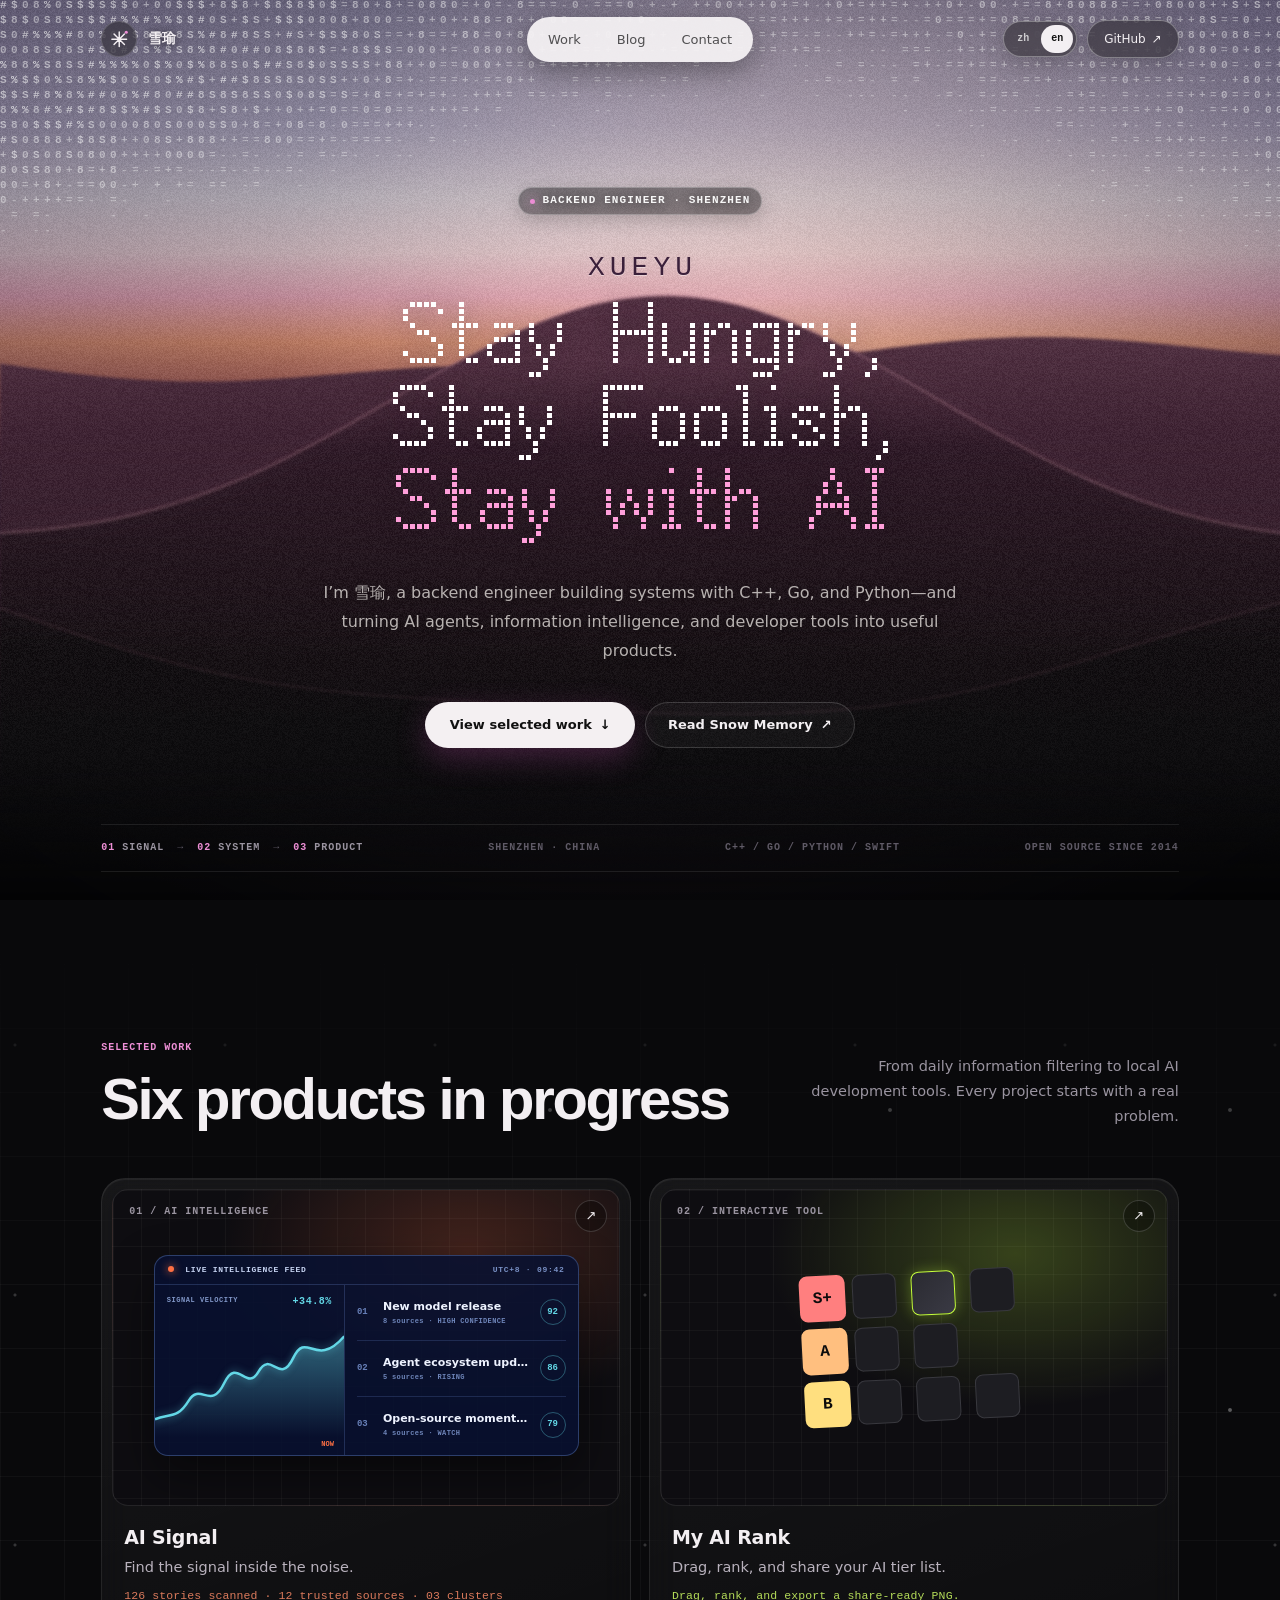
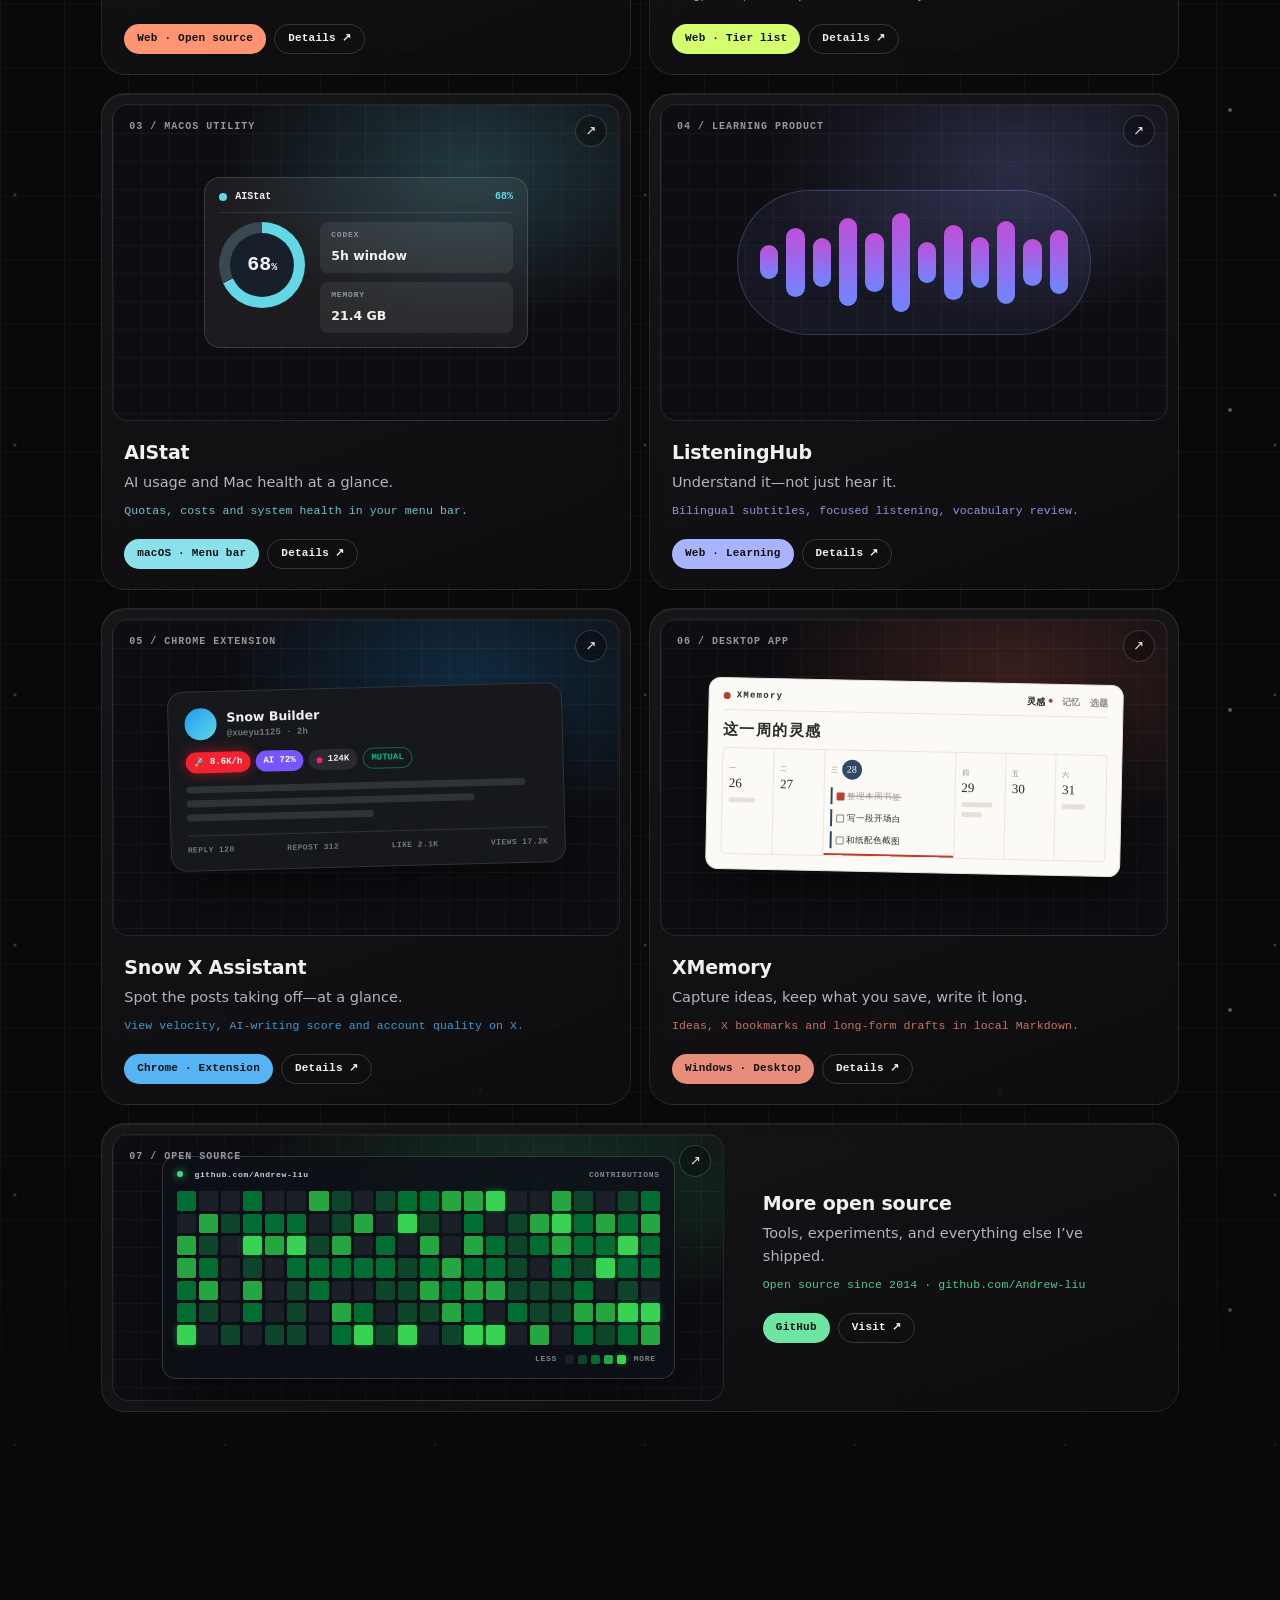
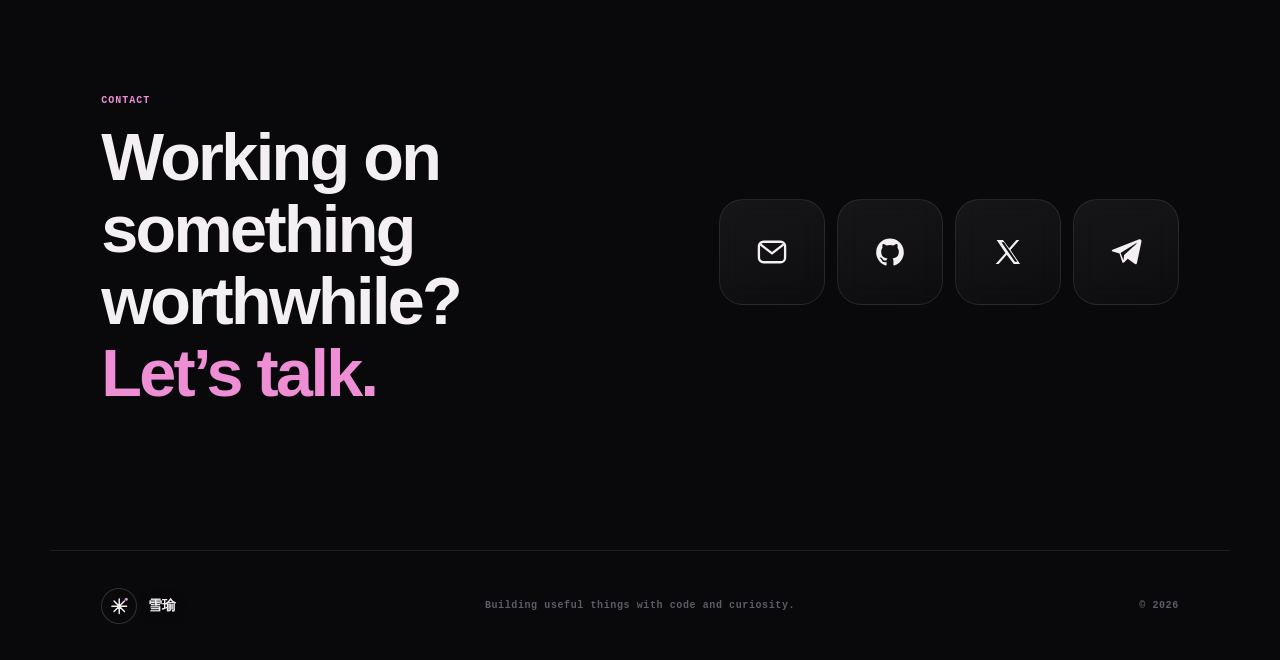
==== commit e23ac604: "feat: 新增 XMemory 产品页，Snow X Assistant 改为 Chrome 网上应用店安装" ====
--- a/index.html
+++ b/index.html
@@ -102,7 +102,7 @@
       <div class="section-heading reveal">
         <div>
           <p class="section-kicker">Selected work</p>
-          <h2 id="work-title">五个正在生长的产品</h2>
+<h2 id="work-title">六个正在生长的产品</h2>
         </div>
         <p>从每天的信息筛选，到本地设备上的 AI 开发体验。每个项目都从一个真实问题开始。</p>
       </div>
@@ -223,9 +223,39 @@
           </div>
         </a>
 
+        <a class="project-card project-xmemory reveal" href="xmemory/" aria-label="查看 XMemory 产品介绍">
+          <div class="project-preview" aria-hidden="true">
+            <span class="project-index">06 / Desktop app</span>
+            <span class="project-arrow">↗</span>
+            <div class="xmem-paper">
+              <div class="xmem-top">
+                <span class="xmem-logo"><i></i>XMemory</span>
+                <span class="xmem-tabs"><b>灵感</b><span>记忆</span><span>选题</span></span>
+              </div>
+              <p class="xmem-title">这一周的灵感</p>
+              <div class="xmem-week">
+                <div class="xmem-day"><small>一</small><b>26</b><em style="--w:70%"></em></div>
+                <div class="xmem-day"><small>二</small><b>27</b></div>
+                <div class="xmem-day is-today"><small>三</small><b>28</b>
+                  <ul><li class="is-done">整理本周书签</li><li>写一段开场白</li><li>和纸配色截图</li></ul>
+                </div>
+                <div class="xmem-day"><small>四</small><b>29</b><em style="--w:84%"></em><em style="--w:56%"></em></div>
+                <div class="xmem-day"><small>五</small><b>30</b></div>
+                <div class="xmem-day"><small>六</small><b>31</b><em style="--w:62%"></em></div>
+              </div>
+            </div>
+          </div>
+          <div class="project-copy">
+            <h3>XMemory</h3>
+            <p class="project-desc">记录灵感，积累记忆，展开长文。</p>
+            <p class="project-en">Ideas, X bookmarks and long-form drafts in local Markdown.</p>
+            <div class="project-foot"><span class="project-chip">Windows · Desktop</span><span class="project-more">详情</span></div>
+          </div>
+        </a>
+
         <a class="project-card project-github reveal" href="https://github.com/Andrew-liu" target="_blank" rel="noopener noreferrer" aria-label="在 GitHub 查看更多开源项目">
           <div class="project-preview" aria-hidden="true">
-            <span class="project-index">06 / Open source</span>
+            <span class="project-index">07 / Open source</span>
             <span class="project-arrow">↗</span>
             <div class="github-preview">
               <div class="github-head"><span><i></i> github.com/Andrew-liu</span><span>CONTRIBUTIONS</span></div>
--- a/styles.css
+++ b/styles.css
@@ -481,7 +481,34 @@
 .tweet-actions { display: flex; justify-content: space-between; gap: 8px; margin-top: 14px; padding-top: 10px; border-top: 1px solid #2f3336; color: #71767b; font: 600 8px/1 var(--mono); letter-spacing: .05em; }
 @keyframes snowx-glow { to { box-shadow: 0 0 24px rgb(244 33 46 / .8); } }
 
-.project-github { --card-accent: #3ddc84; }
+.project-xmemory { --card-accent: #e0674c; }
+.xmem-paper { width: 82%; padding: 13px 14px 14px; border: 1px solid #e8e3d9; border-radius: 12px; color: #2e4a62; background: #fbfaf7; box-shadow: 0 20px 50px rgb(0 0 0 / .45); transform: rotate(1.2deg); transition: transform .35s ease; }
+.project-xmemory:hover .xmem-paper { transform: rotate(0) translateY(-4px); }
+.xmem-top { display: flex; align-items: center; justify-content: space-between; gap: 10px; padding-bottom: 9px; border-bottom: 1px solid #ebe6dc; }
+.xmem-logo { display: inline-flex; align-items: center; gap: 6px; color: #2b2a28; font: 700 9px/1 var(--mono); letter-spacing: .14em; }
+.xmem-logo i { width: 7px; height: 7px; border-radius: 50%; background: #b8412c; }
+.xmem-tabs { display: flex; gap: 10px; color: #8e8a82; font: 600 9px/1 "Noto Serif SC", "Songti SC", "SimSun", serif; }
+.xmem-tabs b { color: #2b2a28; }
+.xmem-tabs b::after { content: ""; display: inline-block; width: 4px; height: 4px; margin-left: 3px; vertical-align: 2px; border-radius: 50%; background: #b8412c; }
+.xmem-title { margin: 10px 0 9px; color: #2b2a28; font: 700 15px/1.2 "Noto Serif SC", "Songti SC", "SimSun", serif; letter-spacing: .1em; }
+.xmem-week { display: grid; grid-template-columns: 1fr 1fr 2.6fr 1fr 1fr 1fr; border: 1px solid #ebe6dc; border-radius: 4px; }
+.xmem-day { min-width: 0; min-height: 96px; padding: 7px 6px; border-left: 1px solid #ebe6dc; }
+.xmem-day:first-child { border-left: 0; }
+.xmem-day small { color: #8e8a82; font-size: 7px; }
+.xmem-day b { display: block; margin: 2px 0 8px; color: #2b2a28; font: 400 13px/1 "Noto Serif SC", "Songti SC", "SimSun", serif; }
+.xmem-day em { display: block; width: var(--w); height: 5px; margin-top: 5px; border-radius: 3px; background: #e6e1d6; }
+.xmem-day.is-today b { display: inline-grid; place-items: center; width: 20px; height: 20px; margin-left: 4px; border-radius: 50%; color: white; background: #2e4a62; font-size: 10px; }
+.xmem-day.is-today { box-shadow: inset 0 -2px 0 #b8412c; }
+.xmem-day ul { display: grid; gap: 5px; margin: 0; padding: 0; list-style: none; }
+.xmem-day li { position: relative; overflow: hidden; padding: 3px 4px 3px 15px; border-left: 2px solid #2e4a62; color: #2b2a28; font-size: 8.5px; line-height: 1.3; white-space: nowrap; text-overflow: ellipsis; }
+.xmem-day li::before { content: ""; position: absolute; left: 4px; top: 50%; width: 6px; height: 6px; border: 1px solid #8e8a82; border-radius: 1px; transform: translateY(-50%); }
+.xmem-day li.is-done { color: #a29d94; text-decoration: line-through; }
+.xmem-day li.is-done::before { border-color: #b8412c; background: #b8412c; }
+
+.project-github { --card-accent: #3ddc84; grid-column: 1 / -1; flex-direction: row; }
+.project-github .project-preview { flex: 0 0 58%; aspect-ratio: 16 / 7; }
+.project-github .project-copy { justify-content: center; padding: 20px clamp(16px, 3vw, 40px); }
+.project-github .project-foot { margin-top: 0; }
 .github-preview { width: 84%; padding: 14px; border: 1px solid var(--line-strong); border-radius: 14px; background: rgb(13 17 23 / .88); box-shadow: 0 20px 50px rgb(0 0 0 / .45); transition: transform .35s ease; }
 .project-github:hover .github-preview { transform: translateY(-4px); }
 .github-head, .github-legend { display: flex; align-items: center; color: #7d8590; font: 650 8px/1 var(--mono); letter-spacing: .08em; }
@@ -576,6 +603,10 @@
   .site-header { grid-template-columns: 1fr auto; }
   .main-nav { display: none; }
   .project-grid { grid-template-columns: 1fr; }
+  .project-github { flex-direction: column; }
+  .project-github .project-preview { flex: none; aspect-ratio: 16 / 10; }
+  .project-github .project-copy { padding: 20px 12px 10px; }
+  .project-github .project-foot { margin-top: auto; }
   .hero h1 { font-size: clamp(32px, 10vw, 62px); }
 }
 
@@ -598,6 +629,11 @@
   .aistat-preview { width: 84%; grid-template-columns: 76px 1fr; }
   .usage-ring { width: 72px; height: 72px; }
   .snowx-tweet { width: 88%; padding: 12px; }
+  .xmem-paper { width: 90%; padding: 10px; }
+  .xmem-week { grid-template-columns: 1fr 2.8fr 1fr; }
+  .xmem-day:nth-child(1), .xmem-day:nth-child(n+5) { display: none; }
+  .xmem-day:nth-child(2) { border-left: 0; }
+  .xmem-day { min-height: 80px; }
   .tweet-lines, .tweet-actions span:nth-child(n+3) { display: none; }
   .contact { gap: 40px; }
   .contact-links { grid-template-columns: repeat(4, minmax(0, 1fr)); max-width: 320px; }
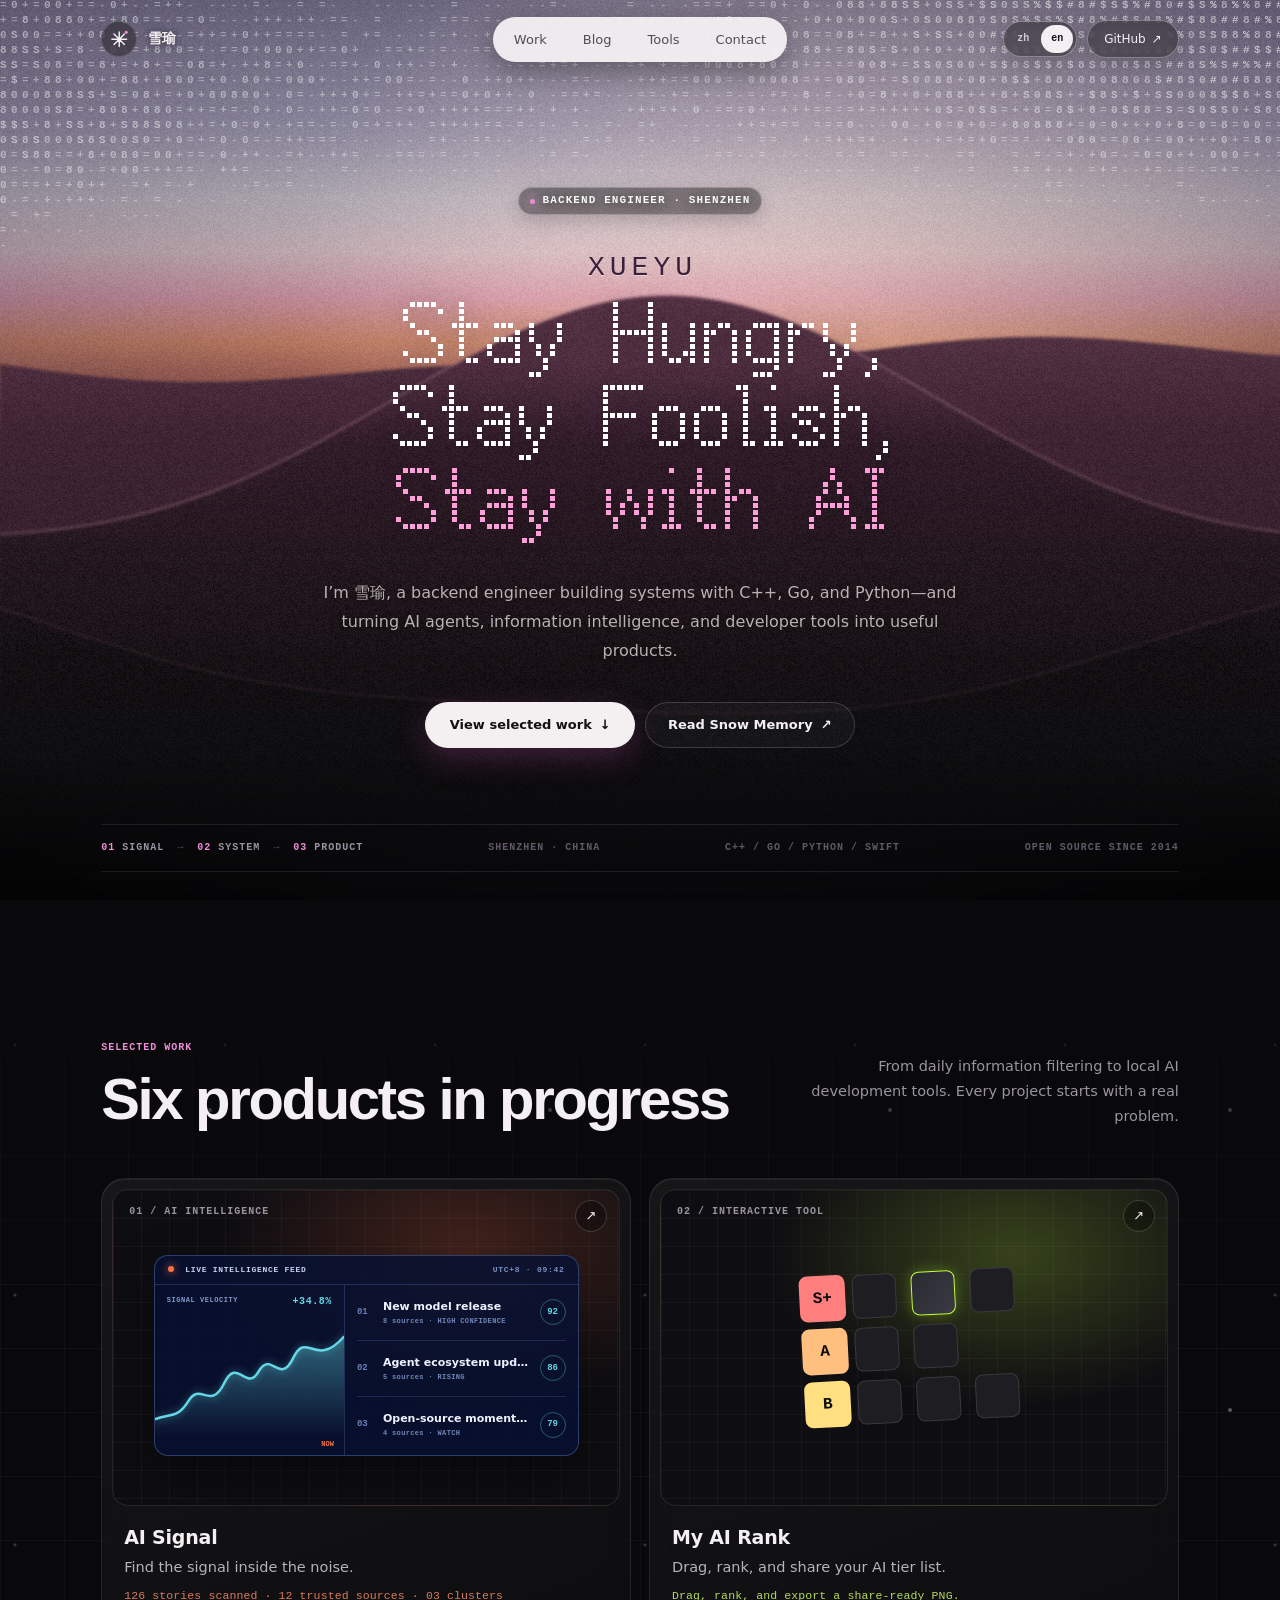
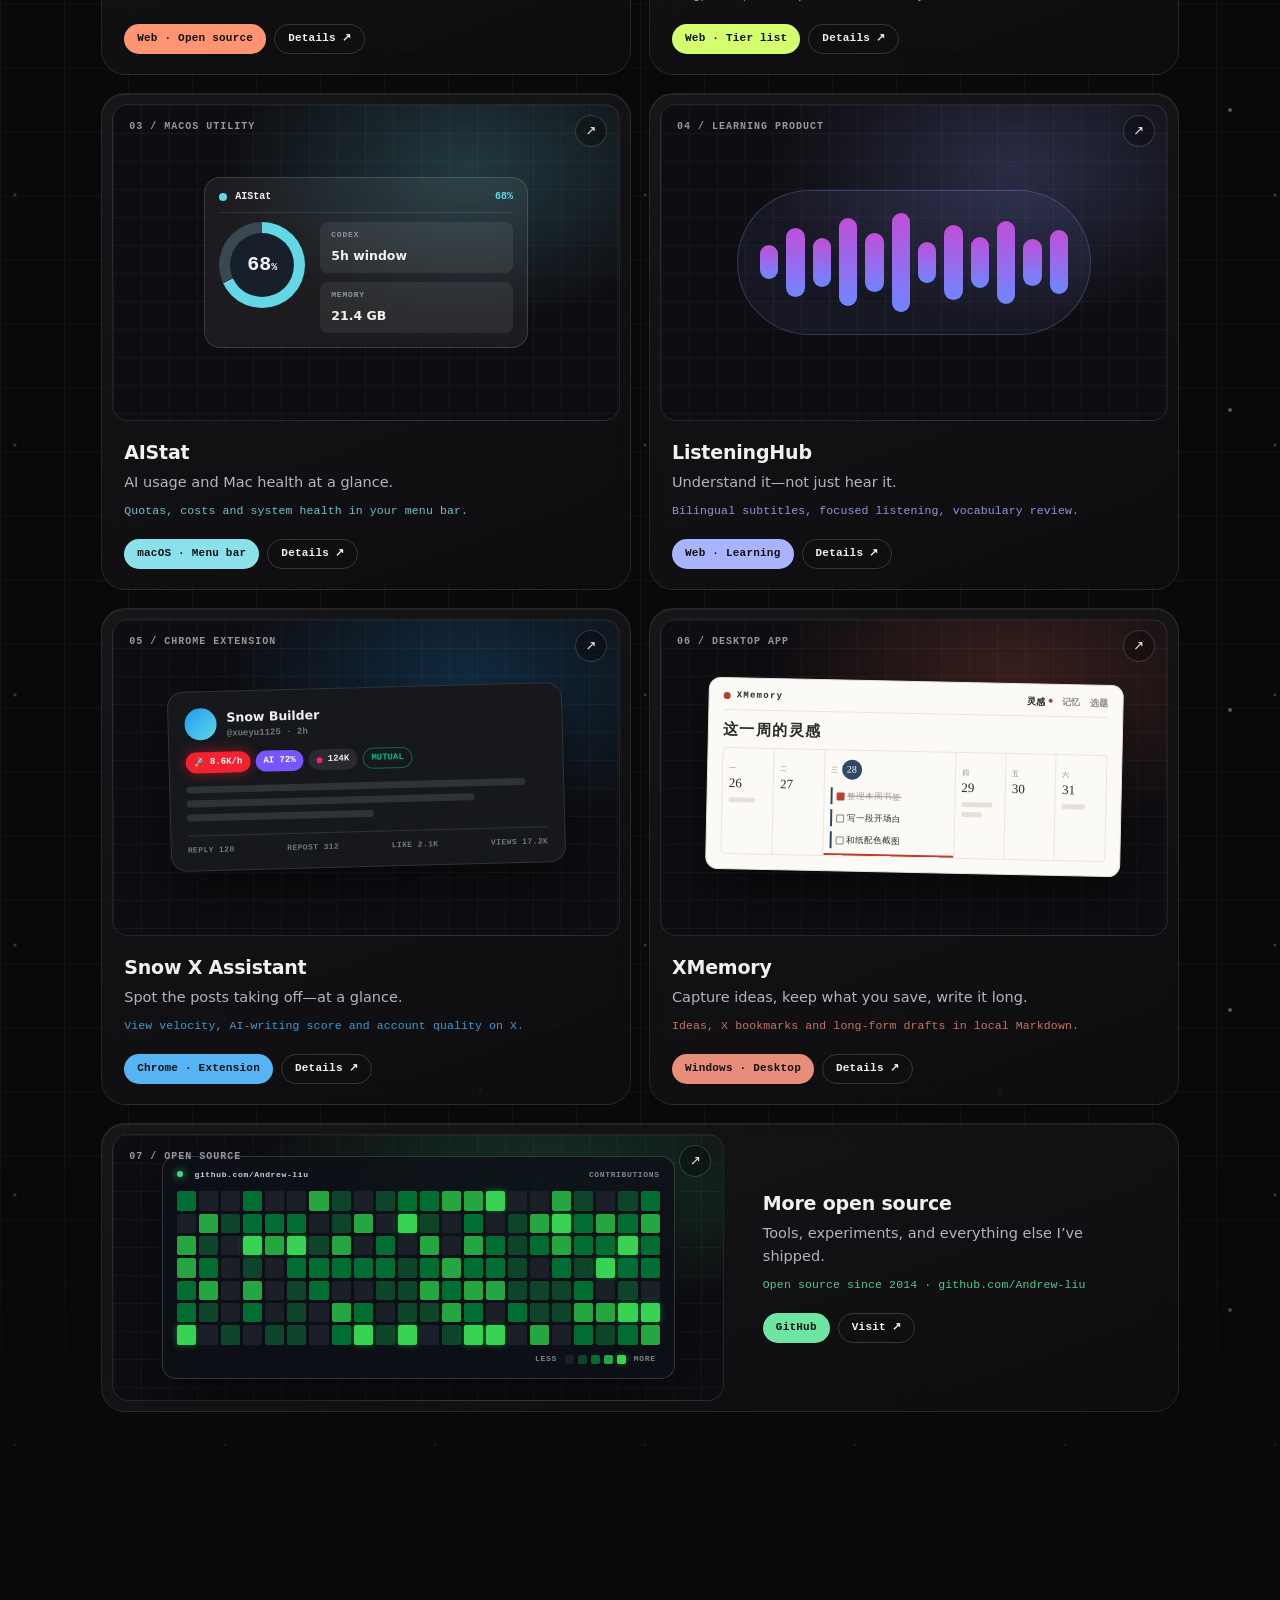
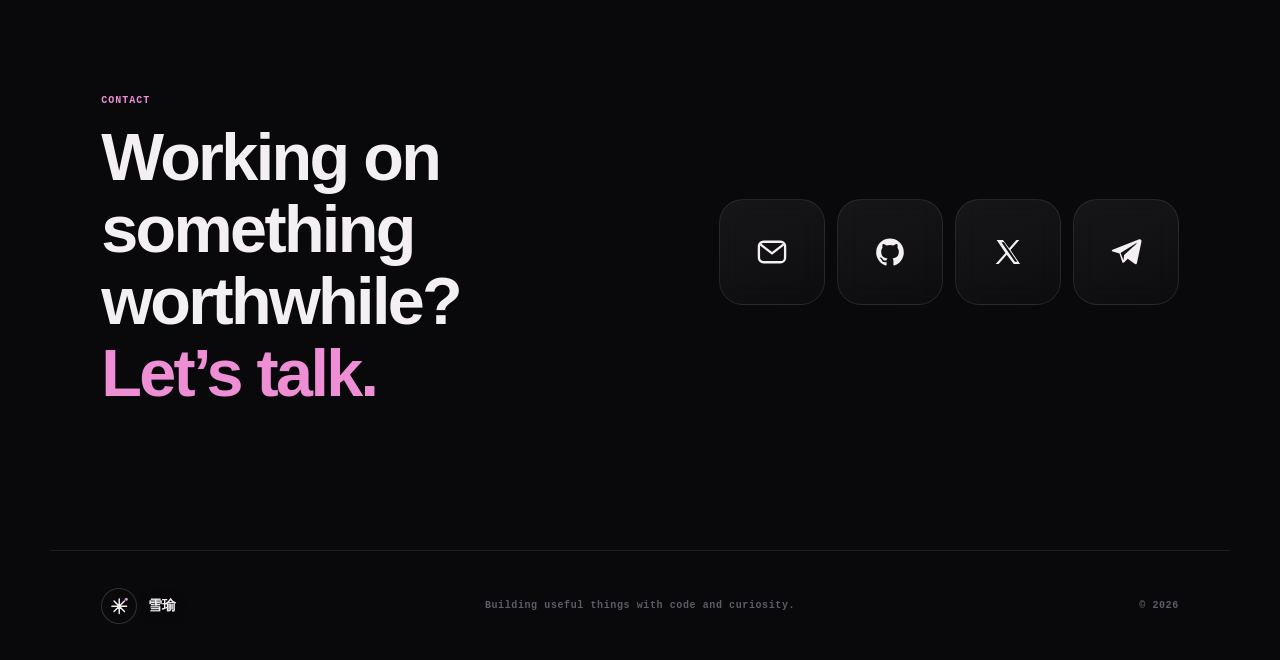
==== commit 5d0eae9a: "feat: add toolbox and follower celebration generator" ====
--- a/index.html
+++ b/index.html
@@ -61,6 +61,7 @@
     <nav class="main-nav" aria-label="主导航">
       <a href="#work">项目</a>
       <a href="https://blog.dinosaurliu.com/" target="_blank" rel="noopener noreferrer">博客</a>
+      <a href="tools/">工具</a>
       <a href="#contact">联系</a>
     </nav>
     <div class="header-actions">
--- a/styles.css
+++ b/styles.css
@@ -600,8 +600,9 @@
 }
 
 @media (max-width: 720px) {
-  .site-header { grid-template-columns: 1fr auto; }
-  .main-nav { display: none; }
+  .site-header { grid-template-columns: 1fr auto; height: auto; min-height: 112px; padding-block: 12px; gap: 12px; }
+  .main-nav { display: flex; grid-column: 1 / -1; grid-row: 2; justify-self: center; }
+  .header-actions { grid-column: 2; grid-row: 1; }
   .project-grid { grid-template-columns: 1fr; }
   .project-github { flex-direction: column; }
   .project-github .project-preview { flex: none; aspect-ratio: 16 / 10; }
@@ -612,7 +613,7 @@
 
 @media (max-width: 600px) {
   :root { --pad: 18px; }
-  .site-header { height: 66px; }
+  .site-header { height: auto; }
   .header-link { display: none; }
   .hero { min-height: auto; padding-top: 56px; }
   .hero-actions { grid-template-columns: 1fr; width: 100%; max-width: 320px; }
